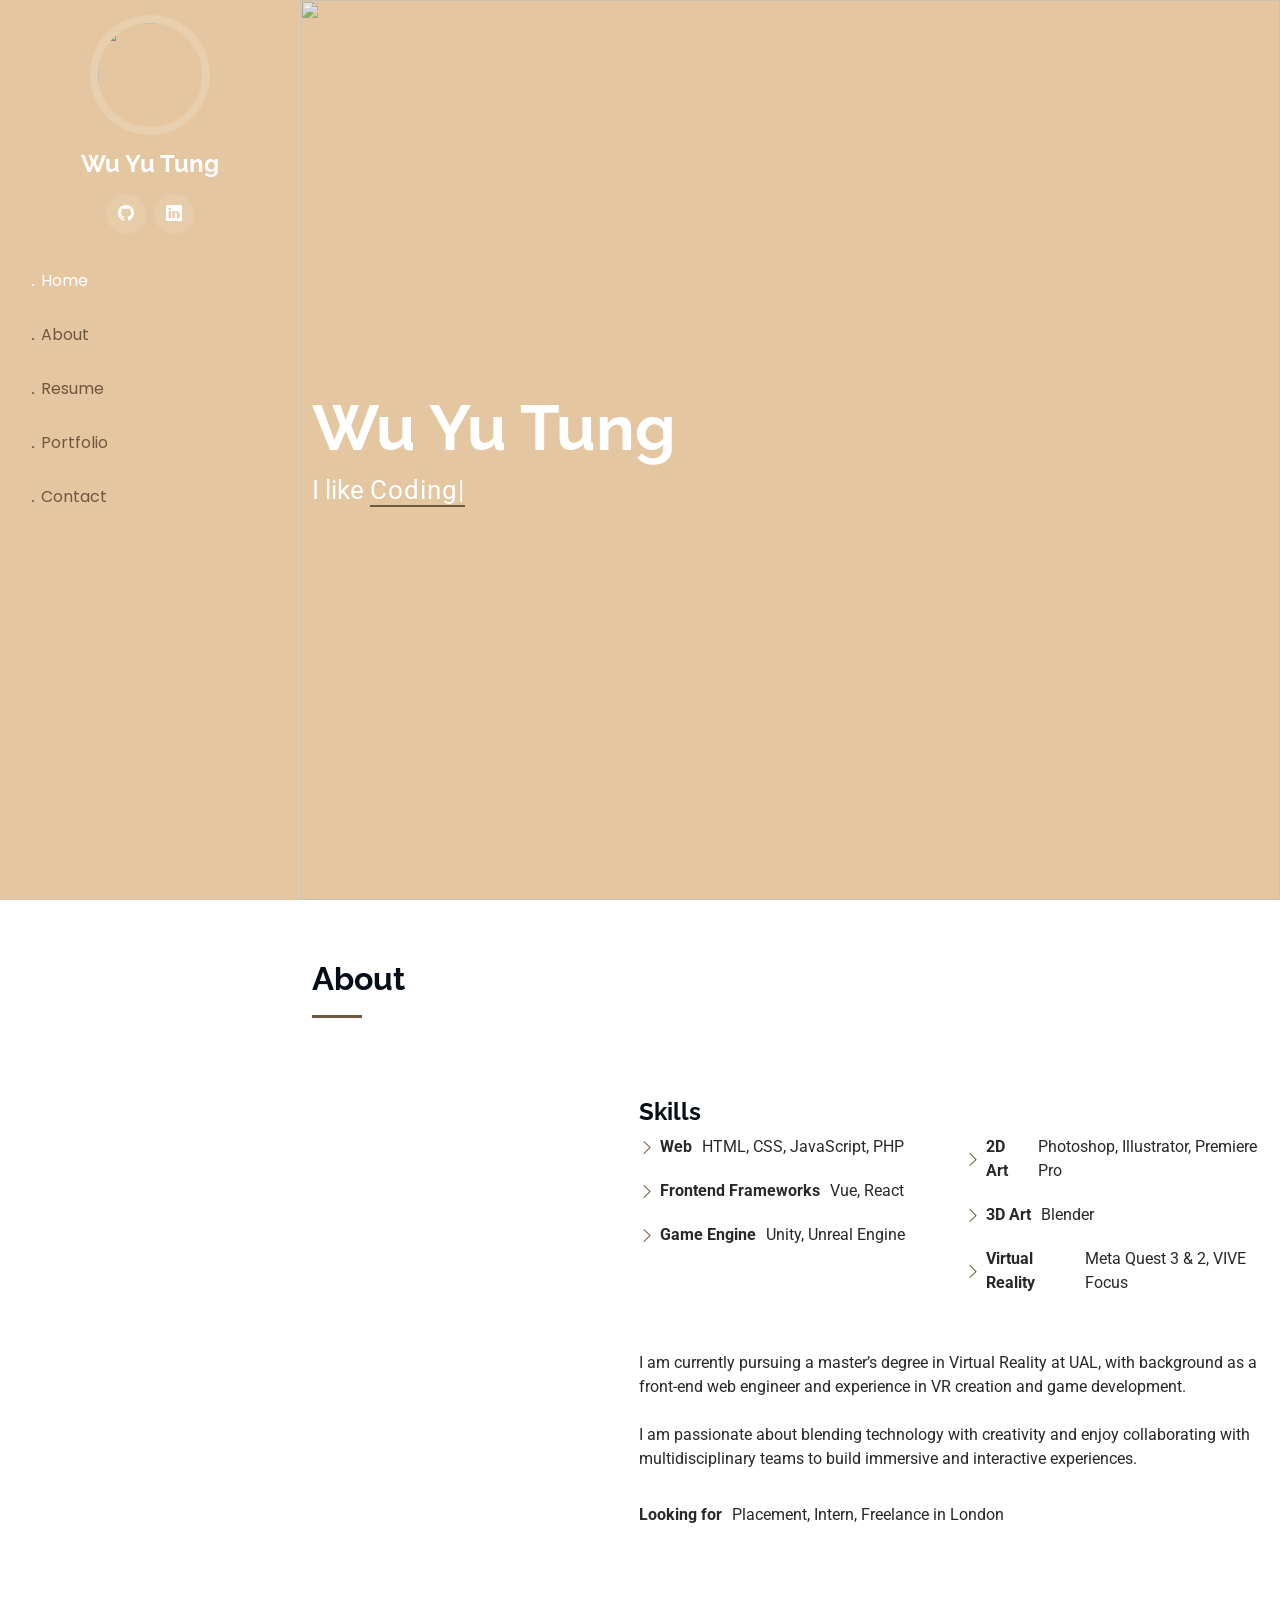
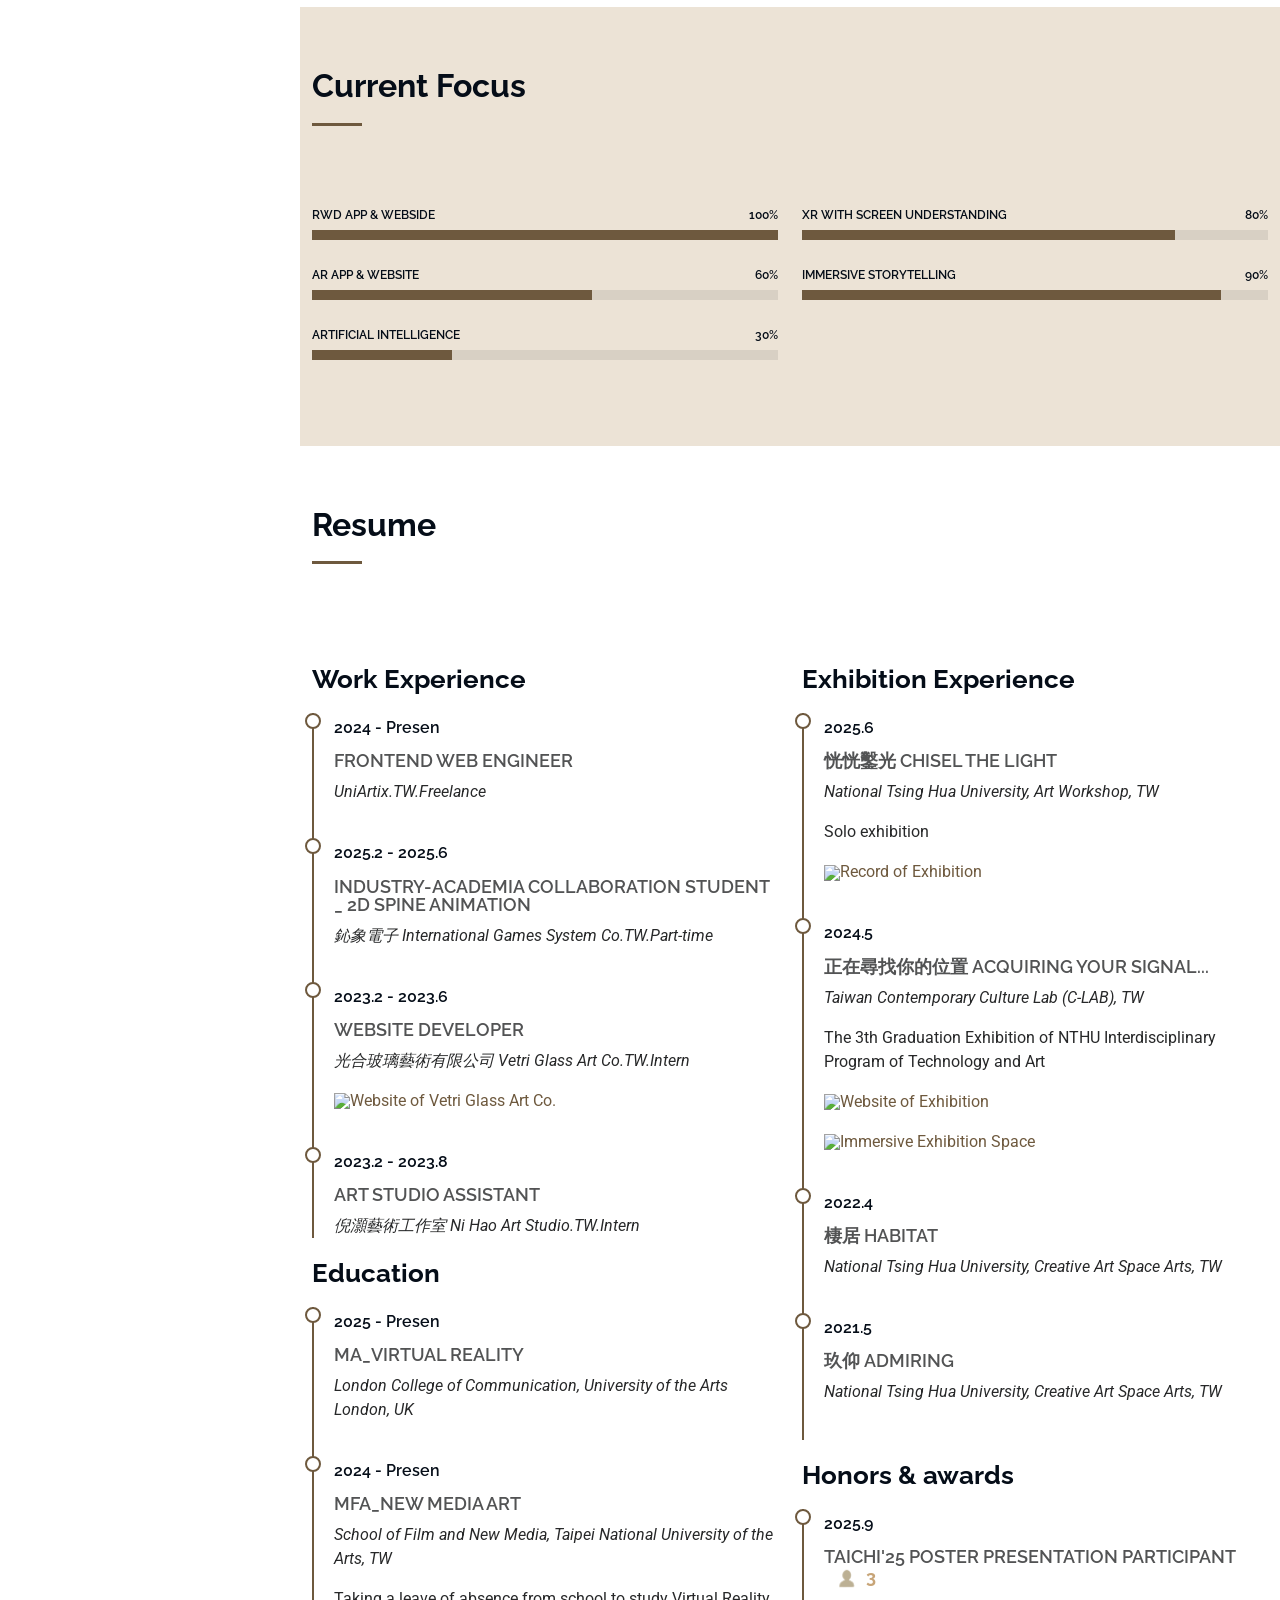
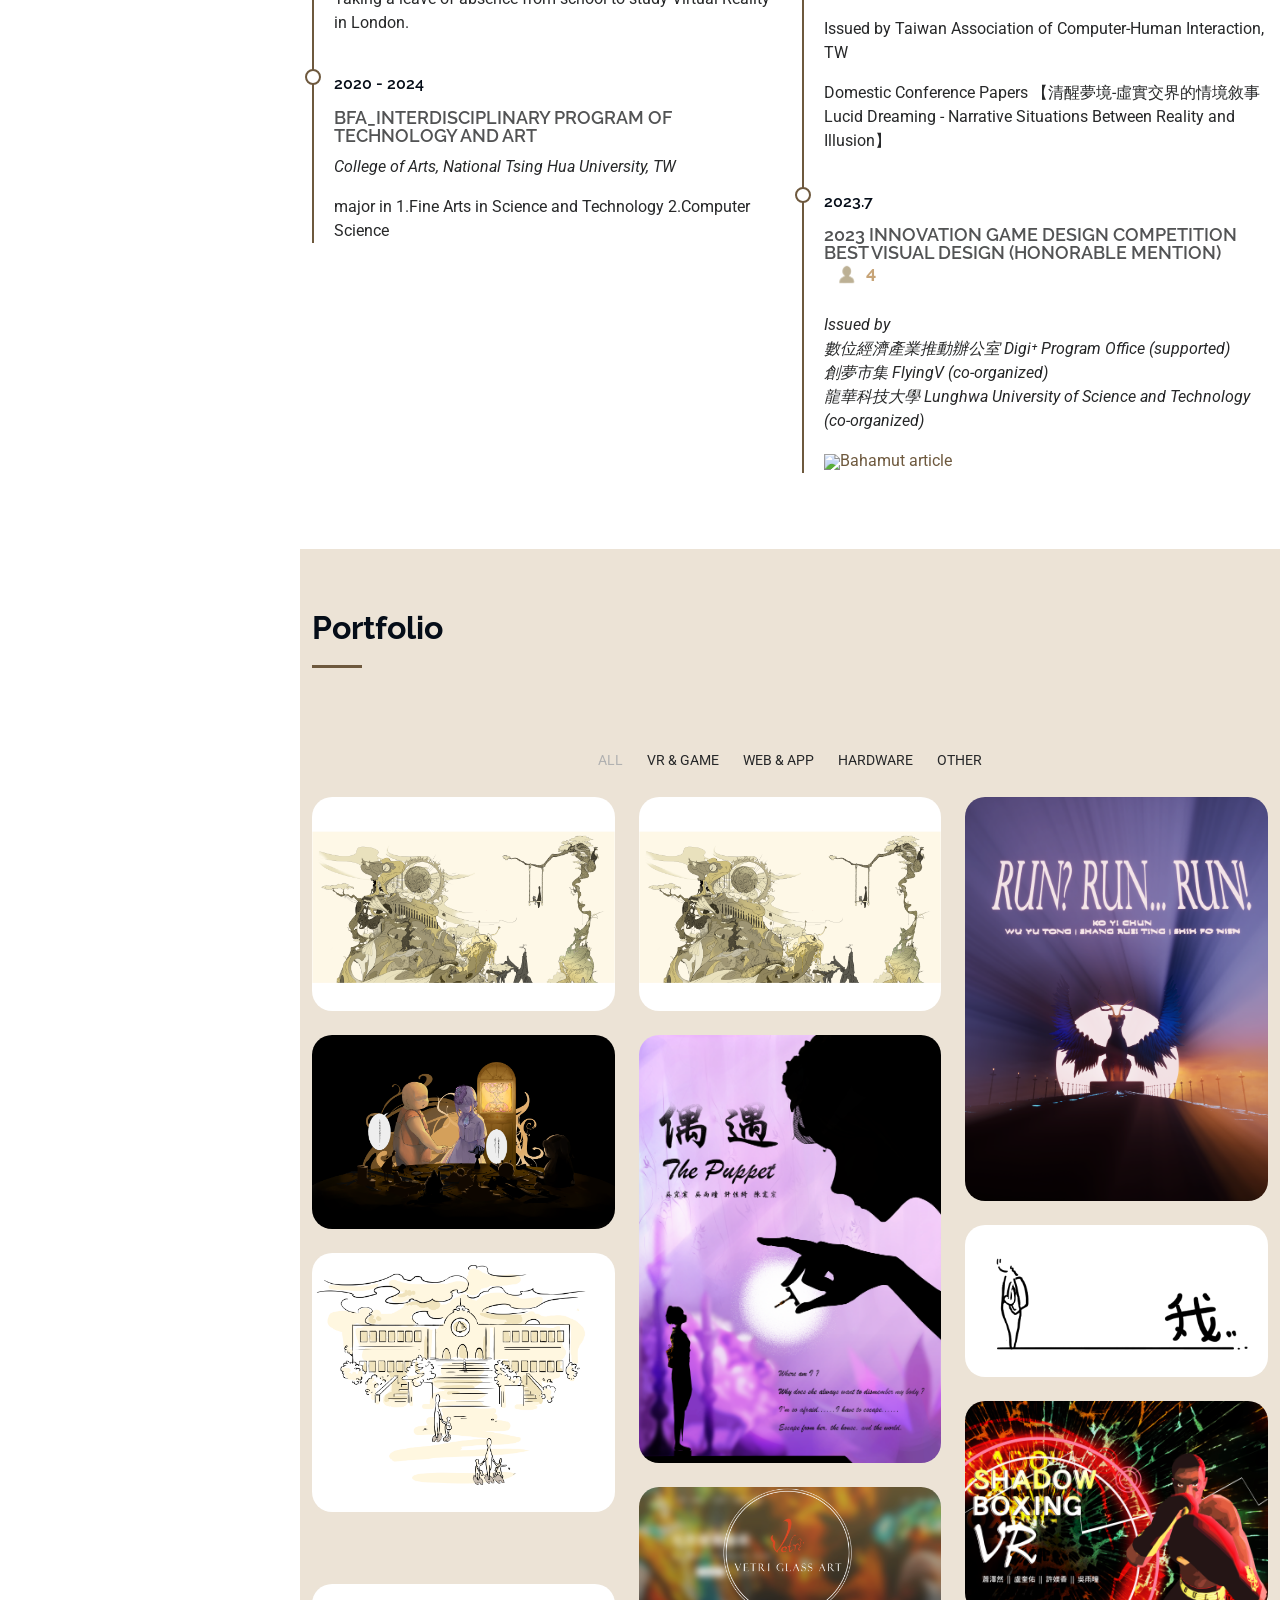
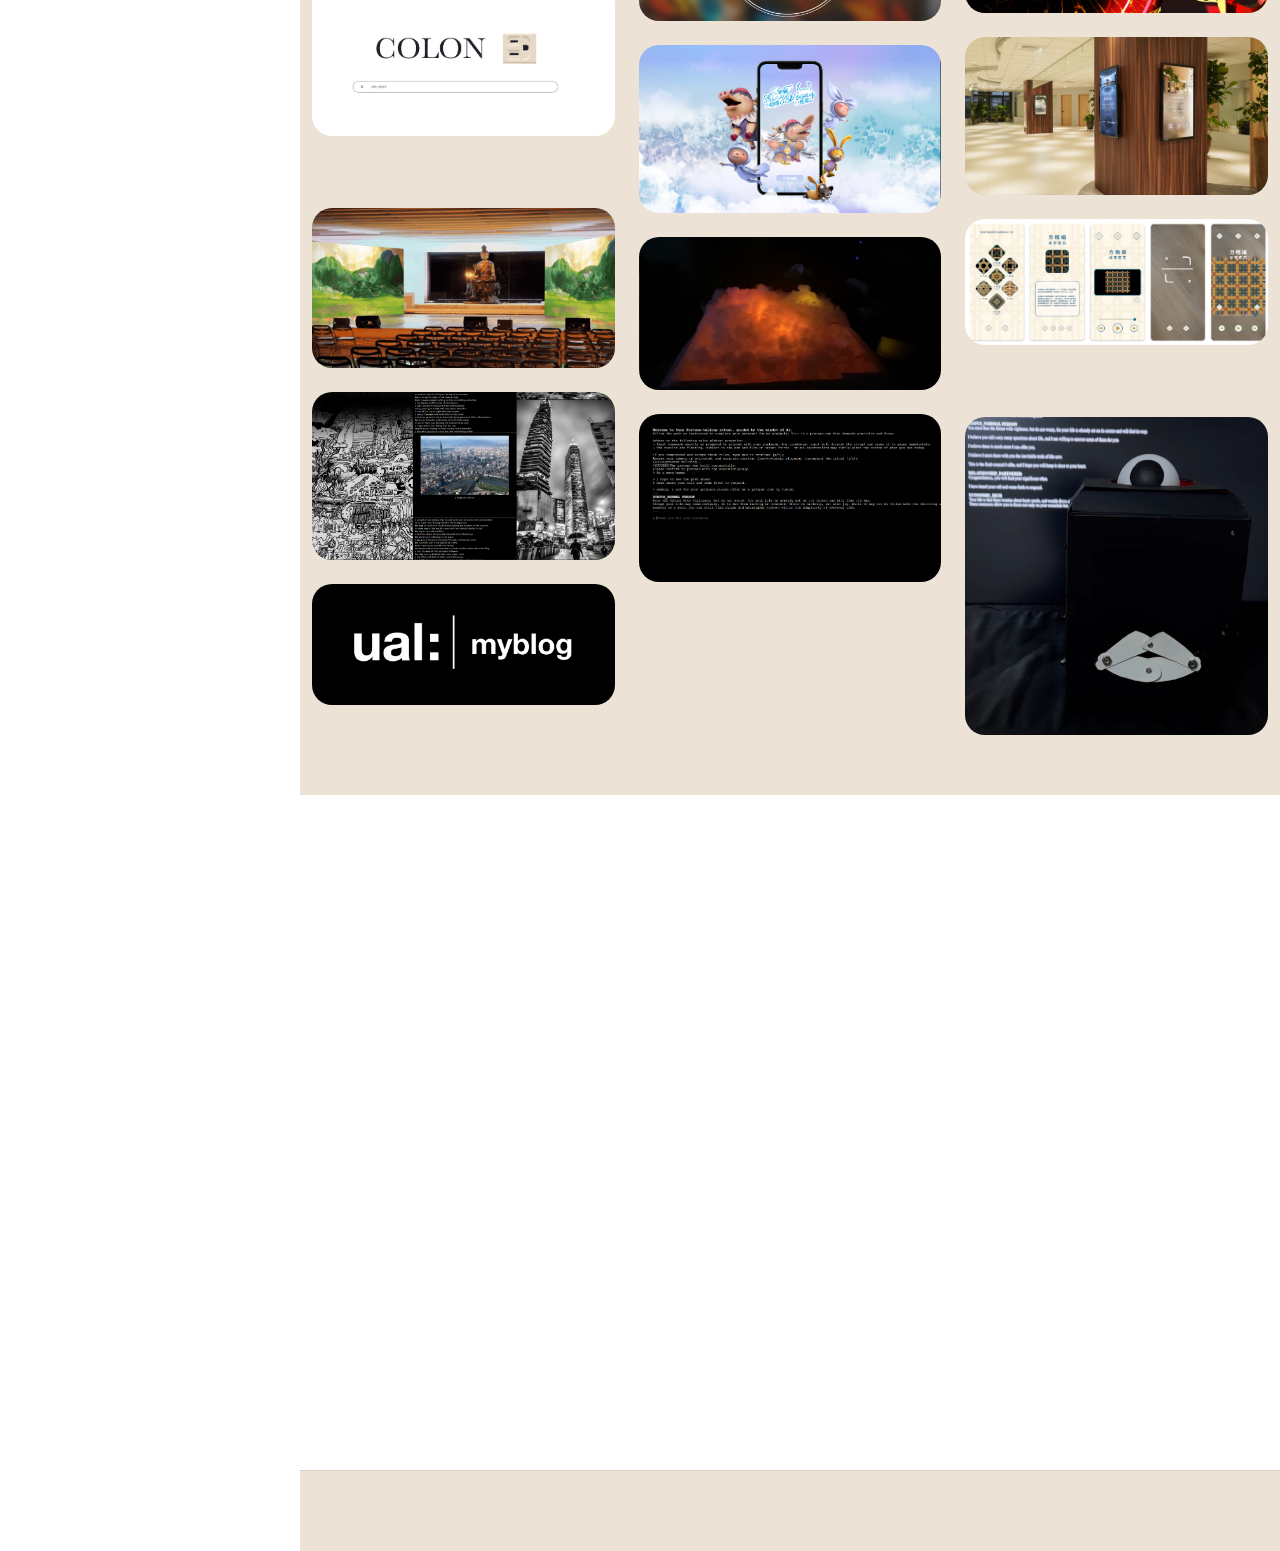
==== portfolio/index.html @ aaba8fa9 "change icon" ====
<!DOCTYPE html>
<html lang="en">

<head>
  <meta charset="utf-8">
  <meta content="width=device-width, initial-scale=1.0" name="viewport">
  <title>Tung Portfolio</title>
  <meta content="" name="description">
  <meta content="" name="keywords">

  <!-- Favicons -->
  <link rel="apple-touch-icon" sizes="180x180" href="../image/favicon_io/apple-touch-icon.png">
  <link rel="icon" type="image/png" sizes="32x32" href="../image/favicon_io/favicon-32x32.png">
  <link rel="icon" type="image/png" sizes="16x16" href="../image/favicon_io/favicon-16x16.png">

  <!-- Fonts -->
  <link href="https://fonts.googleapis.com" rel="preconnect">
  <link href="https://fonts.gstatic.com" rel="preconnect" crossorigin>
  <link href="https://fonts.googleapis.com/css2?family=Roboto:ital,wght@0,100;0,300;0,400;0,500;0,700;0,900;1,100;1,300;1,400;1,500;1,700;1,900&family=Poppins:ital,wght@0,100;0,200;0,300;0,400;0,500;0,600;0,700;0,800;0,900;1,100;1,200;1,300;1,400;1,500;1,600;1,700;1,800;1,900&family=Raleway:ital,wght@0,100;0,200;0,300;0,400;0,500;0,600;0,700;0,800;0,900;1,100;1,200;1,300;1,400;1,500;1,600;1,700;1,800;1,900&display=swap" rel="stylesheet">

  <!-- Vendor CSS Files -->
  <link href="assets/vendor/bootstrap/css/bootstrap.min.css" rel="stylesheet">
  <link href="assets/vendor/bootstrap-icons/bootstrap-icons.css" rel="stylesheet">
  <link href="assets/vendor/aos/aos.css" rel="stylesheet">
  <link href="assets/vendor/glightbox/css/glightbox.min.css" rel="stylesheet">
  <link href="assets/vendor/swiper/swiper-bundle.min.css" rel="stylesheet">

  <!-- Main CSS File -->
  <link href="assets/css/main.css" rel="stylesheet">

</head>

<body class="index-page">

  <header id="header" class="header dark-background d-flex flex-column">
    <i class="header-toggle d-xl-none bi bi-list"></i>

    <div class="profile-img">
      <img src="../image/head.gif" alt="" class="img-fluid rounded-circle">
    </div>

    <a href="index.html" class="logo d-flex align-items-center justify-content-center">
      <h1 class="sitename">Wu Yu Tung</h1>
    </a>

    <div class="social-links text-center">
      <a href="https://github.com/wty262690" class="github"><i class="bi bi-github"></i></a>
      <a href="https://www.linkedin.com/in/yu-tung-wu-395b0a2ba/" class="linkedin"><i class="bi bi-linkedin"></i></a>
    </div>

    <nav id="navmenu" class="navmenu">
      <ul>
        <li><a href="#hero" class="active">．Home</a></li>
        <li><a href="#about">．About</a></li>
        <li><a href="#resume">．Resume</a></li>
        <li><a href="#portfolio">．Portfolio</a></li>
        <li><a href="#contact">．Contact</a></li>
      </ul>
    </nav>

  </header>

  <main class="main">

    <!-- Hero Section -->
    <section id="hero" class="hero section dark-background">

      <img src="../image/png/cover-tree.png" alt="" data-aos="fade-in" class="">

      <div class="container" data-aos="fade-up" data-aos-delay="100">
        <h2>Wu Yu Tung</h2>
        <p>I like <span class="typed" data-typed-items="Coding, Painting, Writing">Coding</span><span class="typed-cursor typed-cursor--blink" aria-hidden="true"></span><span class="typed-cursor typed-cursor--blink" aria-hidden="true"></span></p>
      </div>

    </section><!-- /Hero Section -->

    <!-- About Section -->
    <section id="about" class="about section">

      <!-- Section Title -->
      <div class="container section-title" data-aos="fade-up">
        <h2>About</h2>
        <p></p>
      </div><!-- End Section Title -->

      <div class="container" data-aos="fade-up" data-aos-delay="100">

        <div class="row gy-4 justify-content-center">
          <div class="col-lg-4">
            <img src="../image/head.gif" class="img-fluid" alt="">              
          </div>
          <div class="col-lg-8 content">
           <h2>Skills</h2>
            <div class="row">
              <div class="col-lg-6">
                <ul>
                  <li><i class="bi bi-chevron-right"></i> <strong>Web</strong> <span>HTML, CSS, JavaScript, PHP</span></li>
                  <li><i class="bi bi-chevron-right"></i> <strong>Frontend Frameworks</strong> <span>Vue, React</span></li>
                  <li><i class="bi bi-chevron-right"></i> <strong>Game Engine</strong> <span>Unity, Unreal Engine</span></li>
                </ul>
              </div>
              <div class="col-lg-6">
                <ul>
                  <li><i class="bi bi-chevron-right"></i> <strong>2D Art</strong> <span>Photoshop, Illustrator, Premiere Pro</span></li>
                  <li><i class="bi bi-chevron-right"></i> <strong>3D Art</strong> <span>Blender</span></li>
                  <li><i class="bi bi-chevron-right"></i> <strong>Virtual Reality</strong> <span>Meta Quest 3 & 2, VIVE Focus</span></li>
                  <li><!---<i class="bi bi-chevron-right"></i> <strong>Freelance:</strong> <span>Available</span>---></li>
                </ul>
              </div>
            </div>
            <p class="py-3">
              I am currently pursuing a master’s degree in Virtual Reality at UAL, with background as a front-end web engineer and experience in VR creation and game development.<br><br>
              I am passionate about blending technology with creativity and enjoy collaborating with multidisciplinary teams to build immersive and interactive experiences.
            </p>
            <ul>
              <li><strong>Looking for</strong> <span>Placement, Intern, Freelance in London</span></li>
            </ul>

          </div>
        </div>

      </div>

    </section><!-- /About Section -->

    <!-- Skills Section -->
    <section id="skills" class="skills section light-background">

      <!-- Section Title -->
      <div class="container section-title" data-aos="fade-up">
        <h2>Current Focus</h2>
      </div><!-- End Section Title -->

      <div class="container" data-aos="fade-up" data-aos-delay="100">

        <div class="row skills-content skills-animation">

          <div class="col-lg-6">

            <div class="progress">
              <span class="skill"><span>RWD app & webside</span> <i class="val">100%</i></span>
              <div class="progress-bar-wrap">
                <div class="progress-bar" role="progressbar" aria-valuenow="100" aria-valuemin="0" aria-valuemax="100"></div>
              </div>
            </div><!-- End Skills Item -->

            <div class="progress">
              <span class="skill"><span>AR app & website</span> <i class="val">60%</i></span>
              <div class="progress-bar-wrap">
                <div class="progress-bar" role="progressbar" aria-valuenow="60" aria-valuemin="0" aria-valuemax="100"></div>
              </div>
            </div><!-- End Skills Item -->

            <div class="progress">
              <span class="skill"><span>Artificial Intelligence</span> <i class="val">30%</i></span>
              <div class="progress-bar-wrap">
                <div class="progress-bar" role="progressbar" aria-valuenow="30" aria-valuemin="0" aria-valuemax="100"></div>
              </div>
            </div><!-- End Skills Item -->

          </div>

          <div class="col-lg-6">

            <div class="progress">
              <span class="skill"><span>XR with Screen Understanding</span> <i class="val">80%</i></span>
              <div class="progress-bar-wrap">
                <div class="progress-bar" role="progressbar" aria-valuenow="80" aria-valuemin="0" aria-valuemax="100"></div>
              </div>
            </div><!-- End Skills Item -->

            <div class="progress">
              <span class="skill"><span>Immersive Storytelling</span> <i class="val">90%</i></span>
              <div class="progress-bar-wrap">
                <div class="progress-bar" role="progressbar" aria-valuenow="90" aria-valuemin="0" aria-valuemax="100"></div>
              </div>
            </div><!-- End Skills Item -->

          </div>

        </div>

      </div>

    </section><!-- /Skills Section -->

    <!-- Resume Section -->
    <section id="resume" class="resume section">

      <!-- Section Title -->
      <div class="container section-title" data-aos="fade-up">
        <h2>Resume</h2>
      </div><!-- End Section Title -->

      <div class="container">

        <div class="row">

          <div class="col-lg-6" data-aos="fade-up" data-aos-delay="100">
            <h3 class="resume-title">Work Experience</h3>

            <div class="resume-item">
              <h5>2024 - Presen</h5>
              <h4>Frontend Web Engineer</h4>
              <p><em>UniArtix.TW.Freelance</em></p>
            </div><!-- Edn Resume Item -->

            <div class="resume-item">
              <h5>2025.2 - 2025.6</h5>
              <h4>Industry-Academia Collaboration Student _ 2D Spine Animation</h4>
              <p><em>鈊象電子 International Games System Co.TW.Part-time</em></p>
            </div>
            <div class="resume-item">
              <h5>2023.2 - 2023.6</h5>
              <h4>Website Developer</h4>
              <p><em>光合玻璃藝術有限公司 Vetri Glass Art Co.TW.Intern</em></p>
              <p><a href="https://www.vetri.com.tw/" target="_blank"><img class="icons" src="../image/png/button-26.png">Website of Vetri Glass Art Co.</a></p>
            </div>
            <div class="resume-item pb-0">
              <h5>2023.2 - 2023.8</h5>
              <h4>Art Studio Assistant</h4>
              <p><em>倪灝藝術工作室 Ni Hao Art Studio.TW.Intern</em></p>
            </div>

            <h3 class="resume-title">Education</h3>
            <div class="resume-item">
              <h5>2025 - Presen</h5>
              <h4>MA_Virtual Reality</h4>
              <p><em>London College of Communication, University of the Arts London, UK</em></p>
            </div><!-- Edn Resume Item -->

            <div class="resume-item">
              <h5>2024 - Presen</h5>
              <h4>MFA_New Media Art</h4>
              <p><em>School of Film and New Media, Taipei National University of the Arts, TW</em></p>
              <p>Taking a leave of absence from school to study Virtual Reality in London.</p>
            </div><!-- Edn Resume Item -->

            <div class="resume-item">
              <h5>2020 - 2024</h5>
              <h4>BFA_Interdisciplinary Program of Technology and Art</h4>
              <p><em>College of Arts, National Tsing Hua University, TW</em></p>
              <p>major in 1.Fine Arts in Science and Technology 2.Computer Science</p>
            </div><!-- Edn Resume Item -->

          </div>

          <div class="col-lg-6" data-aos="fade-up" data-aos-delay="200">
            <h3 class="resume-title">Exhibition Experience</h3>
            <div class="resume-item">
              <h5>2025.6</h5>
              <h4>恍恍鑿光 Chisel the Light</h4>
              <p><em>National Tsing Hua University, Art Workshop, TW</em></p>
              <p>Solo exhibition</p>
              <p><a href="https://www.instagram.com/stories/highlights/18089464981626406/" target="_blank"><img class="icons" src="../image/png/button-24.png">Record of Exhibition</a></p>
            </div><!-- Edn Resume Item -->

            <div class="resume-item">
              <h5>2024.5</h5>
              <h4>正在尋找你的位置 Acquiring Your Signal...</h4>
              <p><em>Taiwan Contemporary Culture Lab (C-LAB), TW </em></p>
              <p>The 3th Graduation Exhibition of NTHU Interdisciplinary Program of Technology and Art</p>
              <p><a href="https://sis.hbs.mybluehost.me/acquiring_your_signal/home/" target="_blank"><img class="icons" src="../image/png/button-26.png">Website of Exhibition</a></p>
              <p><a href="https://ipta.nthu.edu.tw/acquiring_your_signal/360/" target="_blank"><img class="icons" src="../image/png/button-26.png">Immersive Exhibition Space</a></p>
              </ul>
            </div><!-- Edn Resume Item -->

            <div class="resume-item">
              <h5>2022.4</h5>
              <h4>棲居 Habitat</h4>
              <p><em>National Tsing Hua University, Creative Art Space Arts, TW</em></p>
            </div><!-- Edn Resume Item -->

            <div class="resume-item">
              <h5>2021.5</h5>
              <h4>玖仰 Admiring</h4>
              <p><em>National Tsing Hua University, Creative Art Space Arts, TW</em></p>
            </div><!-- Edn Resume Item -->

            <h3 class="resume-title">Honors & awards</h3>
            <div class="resume-item">
              <h5>2025.9</h5>
              <div>
                <h4>Taichi'25 Poster Presentation Participant 
                  <p class="persons" style="display: inline-block; line-height: -10px;"><img class="icons" style="margin-bottom: 0px;" src="../image/png/icon-person.png">3</p>
                </h4>
              </div>
              <p>Issued by Taiwan Association of Computer-Human Interaction, TW</p>
              <p>Domestic Conference Papers 【清醒夢境-虛實交界的情境敘事 Lucid Dreaming - Narrative Situations Between Reality and Illusion】</p>
            </div><!-- Edn Resume Item -->

            <div class="resume-item">
              <h5>2023.7</h5>
              <div>
                <h4>2023 Innovation Game Design Competition Best Visual Design (Honorable Mention)<p class="persons" style="display: inline-block;"><img class="icons" style="margin-bottom: 0px;" src="../image/png/icon-person.png">4</p></h4>              
              </div>
              <p><em>Issued by <br>數位經濟產業推動辦公室 Digi⁺ Program Office (supported)<br>創夢市集 FlyingV (co-organized)<br>龍華科技大學 Lunghwa University of Science and Technology (co-organized)</em></p>
              <p><a href="https://home.gamer.com.tw/artwork.php?sn=5640573" target="_blank"><img class="icons" src="../image/png/button-25.png">Bahamut article</a></p>
              
            </div><!-- Edn Resume Item -->

          </div>

        </div>

      </div>

    </section><!-- /Resume Section -->

    <!-- Portfolio Section -->
    <section id="portfolio" class="portfolio section light-background">

      <!-- Section Title -->
      <div class="container section-title" data-aos="fade-up">
        <h2>Portfolio</h2>
      </div><!-- End Section Title -->

      <div class="container">

        <div class="isotope-layout" data-default-filter="*" data-layout="masonry" data-sort="original-order">

          <ul class="portfolio-filters isotope-filters" data-aos="fade-up" data-aos-delay="100">
            <li data-filter="*" class="filter-active">All</li>
            <li data-filter=".filter-code">VR & Game</li>
            <li data-filter=".filter-web">Web & App</li>
            <li data-filter=".filter-hardware">Hardware</li>
            <li data-filter=".filter-other">Other</li>
          </ul><!-- End Portfolio Filters -->

          <div class="row gy-4 isotope-container" data-aos="fade-up" data-aos-delay="200">

            <div class="col-lg-4 col-md-6 portfolio-item isotope-item filter-other">
              <div class="portfolio-content h-100">
                <img src="../image/work/comic/cover.png" class="img-fluid" alt="">
                <div class="portfolio-info">
                  <div class = "portfolio-title-block">
                    <h4>Short Fiction</h4>
                  </div>
                  <p>Website for short fictions</p>
                  <div class="links">
                    <a href="../../../writing.html" title="Website" class="details-link" target="_blank"><i class="bi bi-link-45deg"></i></a>
                  </div>
                </div>
              </div>
            </div><!-- End Portfolio Item -->

            <div class="col-lg-4 col-md-6 portfolio-item isotope-item filter-other">
              <div class="portfolio-content h-100">
                <img src="../image/work/comic/cover.png" class="img-fluid" alt="">
                <div class="portfolio-info">
                  <div class = "portfolio-title-block">
                    <h4>Illustration</h4>
                  </div>
                  <p>Website for illustrations</p>
                  <div class="links">
                    <a href="/portfolio/illustration.html" title="Website" class="details-link"><i class="bi bi-link-45deg"></i></a>
                  </div>
                </div>
              </div>
            </div><!-- End Portfolio Item -->

            <div class="col-lg-4 col-md-6 portfolio-item isotope-item filter-code">
              <div class="portfolio-content h-100">
                <img src="../image/work/VR/run/cover3.png" class="img-fluid" alt="">
                <div class="portfolio-info">
                  <div class = "portfolio-title-block">
                    <h4>RUN?RUN...RUN!</h4>
                    <p class="persons"><img class="icons" src="../image/png/icon-person.png">4</p>
                  </div>
                  <p>6DOF Virtual Reality short film</p>
                  <div class="links">
                    <a href="/portfolio/portfolio-details.html?title=RUNRUNRUN" title="Detail Page" class="details-link"><i class="bi bi-zoom-in"></i></a>
                    <a href="https://ramvr2024.github.io/demo.html" title="More Details on Website" class="details-link" target="_blank"><i class="bi bi-link-45deg"></i></a>
                    <a href="https://drive.google.com/file/d/1DgsxeID1oy-Wv9WCZdqcGDeuve1E_iLs/view" title="Trailer" class="details-link" target="_blank"><i class="bi bi-camera-video"></i></a>
                    <a href="https://drive.google.com/file/d/1C0OonqnoqJiD2VCGfVmau_ypIfyI8eDN/view" title="Play Video" class="details-link" target="_blank"><i class="bi bi-camera-video"></i></a>
                  </div>
                </div>
              </div>
            </div><!-- End Portfolio Item -->

            <div class="col-lg-4 col-md-6 portfolio-item isotope-item filter-code">
              <div class="portfolio-content h-100">
                <img src="../image/work/VR/doll/cover.png" class="img-fluid" alt="">
                  <div class="portfolio-info">
                  <div class = "portfolio-title-block">
                    <h4>The Doll</h4>
                  </div>
                  <p>6DOF Virtual Reality short film</p>
                  <div class="links">
                    <a href="/portfolio/portfolio-details.html?title=THE_DOLL" title="Detail Page" class="details-link"><i class="bi bi-zoom-in"></i></a>
                    <a href="https://youtu.be/G_pzM0p4Hck" title="Play Video" class="details-link" target="_blank"><i class="bi bi-camera-video"></i></a>
                    <a href="https://drive.google.com/file/d/1DCOQO-jq034Z_FzpTMozKM-I-uU6gs5F/view?usp=sharing" title="Draft of Comic" class="details-link" target="_blank"><i class="bi bi-book-fill"></i></a>
                  </div>
                </div>
              </div>
            </div><!-- End Portfolio Item -->

            <div class="col-lg-4 col-md-6 portfolio-item isotope-item filter-code">
              <div class="portfolio-content h-100">
                <img src="../image/work/game/puppet/poster.png" class="img-fluid" alt="">
                <div class="portfolio-info">
                  <div class = "portfolio-title-block">
                    <h4>The Puppet</h4>
                    <p class="persons"><img class="icons" src="../image/png/icon-person.png">4</p>
                  </div>
                    <p>2D Action Puzzle Game</p>                  
                    <div class="links">
                    <a href="/portfolio/portfolio-details.html?title=THE_PUPPET" title="Detail Page" class="details-link"><i class="bi bi-zoom-in"></i></a>
                    <a href="https://youtu.be/KtKvpw3_Eaw" title="Trailer" class="details-link" target="_blank"><i class="bi bi-camera-video"></i></a>
                    <a href="https://youtu.be/dwnr-A4bEJw" title="Play Video" class="details-link" target="_blank"><i class="bi bi-camera-video"></i></a>
                    </div>
                </div>
              </div>
            </div><!-- End Portfolio Item -->

            <div class="col-lg-4 col-md-6 portfolio-item isotope-item filter-other">
              <div class="portfolio-content h-100">
                <img src="../image/work/comic/me1/cover.png" class="img-fluid" style="background-color: white;" alt="">
                <div class="portfolio-info">
                  <div class = "portfolio-title-block">
                    <h4>【ME】#1 Dear, Let This Be Just a Hobby</h4>
                  </div>
                  <p>Vertical comic, 32 pages</p>
                  <div class="links">
                    <a href="https://youtu.be/MDcvo3Y63ZM" title="Video" class="details-link" target="_blank"><i class="bi bi-camera-video"></i></a>
                  </div>
                </div>
              </div>
            </div><!-- End Portfolio Item -->

            <div class="col-lg-4 col-md-6 portfolio-item isotope-item filter-other">
              <div class="portfolio-content h-100">
                <img src="../image/work/comic/me2/cover.png" class="img-fluid" alt="">
                <div class="portfolio-info">
                  <div class = "portfolio-title-block">
                    <h4>【ME】#2 OUTSIDE THE WINDOW</h4>
                  </div>
                  <p>Vertical interactive comic, 22 pages</p>
                  <div class="links">
                    <a href="https://youtu.be/sACBsbbM3CI" title="Trailer" class="details-link" target="_blank"><i class="bi bi-camera-video"></i></a>
                    <a href="https://youtu.be/K3UH0omlYas" title="Play Video" class="details-link" target="_blank"><i class="bi bi-camera-video"></i></a>
                    <a href="https://github.com/wty262690/OusideTheWindow" title="Program" class="details-link" target="_blank"><i class="bi bi-link-45deg"></i></a>
                  </div>
                </div>
              </div>
            </div><!-- End Portfolio Item -->

            <div class="col-lg-4 col-md-6 portfolio-item isotope-item filter-code">
              <div class="portfolio-content h-100">
                <img src="../image/work/VR/shadow/poster.png" class="img-fluid" alt="">
                <div class="portfolio-info">
                  <div class = "portfolio-title-block">
                    <h4>Shadow Boxing VR</h4>
                    <p class="persons"><img class="icons" src="../image/png/icon-person.png">4</p>
                  </div>
                  <p>6DOF Virtual Reality product</p>
                  <div class="links">
                    <a href="/portfolio/portfolio-details.html?title=ShadowBoxingVR" title="Detail Page" class="details-link"><i class="bi bi-zoom-in"></i></a>
                    <a href="https://youtu.be/zD-d6OJpM4Q" title="Trailer" class="details-link" target="_blank"><i class="bi bi-camera-video"></i></a>
                    <a href="https://youtu.be/DwOdR4v9kDM" title="Instroction" class="details-link" target="_blank"><i class="bi bi-camera-video"></i></a>
                  </div>
                </div>
              </div>
            </div><!-- End Portfolio Item -->


            <div class="col-lg-4 col-md-6 portfolio-item isotope-item filter-web">
              <div class="portfolio-content h-100">
                <img src="../image/work/web/light/lightweb-cover.png" class="img-fluid" alt="">
                <div class="portfolio-info">
                  <div class = "portfolio-title-block">
                    <h4>Vetri Glass Art Co.</h4>
                    <p class="persons"><img class="icons" src="../image/png/icon-person.png">2</p>
                  </div>
                  <p>Website of Vetri Glass Art Co.</p>
                  <div class="links">
                    <a href="https://www.vetri.com.tw/" title="Website" class="details-link" target="_blank"><i class="bi bi-link-45deg"></i></a>
                  </div>
                </div>
              </div>
            </div><!-- End Portfolio Item -->

                        <div class="col-lg-4 col-md-6 portfolio-item isotope-item filter-web">
              <div class="portfolio-content h-100">
                <img src="../image/work/web/IPTA/cover.gif" class="img-fluid" alt="">
                <div class="portfolio-info">
                  <div class = "portfolio-title-block">
                    <h4>Acquiring Your Signal...</h4>
                  </div>
                  <p>Website of exhibition's psychological test</p>
                  <div class="links">
                    <a href="https://ipta.nthu.edu.tw/acquiring_your_signal/psychological_test/" title="Website" class="details-link" target="_blank"><i class="bi bi-link-45deg"></i></a>
                  </div>
                </div>
              </div>
            </div><!-- End Portfolio Item -->

            <div class="col-lg-4 col-md-6 portfolio-item isotope-item filter-web">
              <div class="portfolio-content h-100">
                <img src="../image/work/web/colon D/cover.png" class="img-fluid" alt="">
                <div class="portfolio-info">
                  <div class = "portfolio-title-block">
                    <h4>Colon D 點點滴工作室</h4>
                  </div>
                  <p>Website of Colon D</p>
                  <div class="links">
                    <a href="https://colond8888.github.io/" title="Website" class="details-link" target="_blank"><i class="bi bi-link-45deg"></i></a>
                  </div>
                </div>
              </div>
            </div><!-- End Portfolio Item -->

            <div class="col-lg-4 col-md-6 portfolio-item isotope-item filter-web">
              <div class="portfolio-content h-100">
                <img src="../image/work/web/airport/cover.png" class="img-fluid" alt="">
                <div class="portfolio-info">
                  <div class = "portfolio-title-block">
                    <h4>Taoyuan Smart Tourism Field Exhibition</h4>
                    <p class="persons"><img class="icons" src="../image/png/icon-person.png">2 UniArtix</p>
                  </div>
                  <p>Website for LED Touchscreen</p>
                  <div class="links">
                    <a href="https://www.fungs-design.com/work/680b2a845616e7439e90991d" title="Collaboration Company's Project Page" class="details-link" target="_blank"><i class="bi bi-link-45deg"></i></a>
                  </div>
                </div>
              </div>
            </div><!-- End Portfolio Item -->


            <div class="col-lg-4 col-md-6 portfolio-item isotope-item filter-web">
              <div class="portfolio-content h-100">
                <img src="../image/work/web/shiny&moony/cover.png" class="img-fluid" alt="">
                <div class="portfolio-info">
                  <div class = "portfolio-title-block">
                    <h4>Shiny & Moony</h4>
                    <p class="persons"><img class="icons" src="../image/png/icon-person.png">3 UniArtix</p>
                  </div>
                  <p>Website with AI Robot</p>
                  <div class="links">
                    <a href="https://www.fungs-design.com/work/68b4f422925cf9f6bea0125c" title="Collaboration Company's Project Page" class="details-link" target="_blank"><i class="bi bi-link-45deg"></i></a>
                  </div>
                </div>
              </div>
            </div><!-- End Portfolio Item -->

            <div class="col-lg-4 col-md-6 portfolio-item isotope-item filter-hardware">
              <div class="portfolio-content h-100">
                <img src="../image/work/maker/clock/cover.jpg" class="img-fluid" alt="">
                <div class="portfolio-info">
                  <div class = "portfolio-title-block">
                    <h4>Clock Cannot Turn Off</h4>
                    <p class="persons"><img class="icons" src="../image/png/icon-person.png">3</p>
                  </div>
                  <p>Interactive Art</p>
                  <div class="links">
                    <a href="https://youtu.be/LVj4KTghqwU&t" title="Video" class="details-link" target="_blank"><i class="bi bi-camera-video"></i></a>
                  </div>
                </div>
              </div>
            </div><!-- End Portfolio Item -->


                        <div class="col-lg-4 col-md-6 portfolio-item isotope-item filter-other">
              <div class="portfolio-content h-100">
                <img src="../image/work/web/FMontain/cover2.png" class="img-fluid" alt="">
                <div class="portfolio-info">
                  <div class = "portfolio-title-block">
                    <h4> Dharma Drum Mountain 20th</h4>
                    <p class="persons"><img class="icons" src="../image/png/icon-person.png">2 UniArtix</p>
                  </div>
                  <p>Unity for Projecting</p>
                  <div class="links">
                    <a href="https://www.fungs-design.com/work/690093897caa653ef68dcad4" title="Collaboration Company's Project Page" class="details-link" target="_blank"><i class="bi bi-link-45deg"></i></a>
                  </div>
                </div>
              </div>
            </div><!-- End Portfolio Item -->


            <div class="col-lg-4 col-md-6 portfolio-item isotope-item filter-web">
              <div class="portfolio-content h-100">
                <img src="../image/work/web/bamboo/cover3.png" class="img-fluid" alt="">
                <div class="portfolio-info">
                  <div class = "portfolio-title-block">
                    <h4>Learning Bamboo Weaving through AR</h4>
                    <p class="persons">UniArtix</p>
                  </div>
                  <p>AR APP</p>
                  <div class="links">
                    <a href="                    https://www.fungs-design.com/work/6881e561ae005b099aa83a94" title="Collaboration Company's Project Page" class="details-link" target="_blank"><i class="bi bi-link-45deg"></i></a>
                    <a href="https://apps.apple.com/gb/app/%E7%94%A8ar%E5%AD%B8%E7%BF%92%E7%AB%B9%E7%B7%A8/id6747096936" title="App Store" class="details-link" target="_blank"><i class="bi bi-link-45deg"></i></a>
                    <a href="https://play.google.com/store/apps/details?id=com.DefaultCompany.AR2" title="Google Play" class="details-link" target="_blank"><i class="bi bi-link-45deg"></i></a>
                  </div>
                </div>
              </div>
            </div><!-- End Portfolio Item -->




            <div class="col-lg-4 col-md-6 portfolio-item isotope-item filter-hardware">
              <div class="portfolio-content h-100">
                <img src="../image/work/maker/rain/cover.PNG" class="img-fluid" alt="">
                <div class="portfolio-info">
                  <div class = "portfolio-title-block">
                    <h4>DuSKY</h4>
                    <p class="persons"><img class="icons" src="../image/png/icon-person.png">3</p>
                  </div>
                  <p>Interactive Art</p>
                  <div class="links">
                    <a href="https://youtu.be/YjLcqkXyEVk" title="Video" class="details-link" target="_blank"><i class="bi bi-camera-video"></i></a>
                  </div>
                </div>
              </div>
            </div><!-- End Portfolio Item -->

            <div class="col-lg-4 col-md-6 portfolio-item isotope-item filter-hardware">
              <div class="portfolio-content h-100">
                <img src="../image/work/bio/EAP/cover.jpg" class="img-fluid" alt="">
                <div class="portfolio-info">
                  <div class = "portfolio-title-block">
                    <h4>EAP</h4>
                    <p class="persons"><img class="icons" src="../image/png/icon-person.png">2</p>
                  </div>
                  <p>Bionic Art</p>
                  <div class="links">
                    <a href="https://youtu.be/CtI--96ezPs" title="Demo Video" class="details-link" target="_blank"><i class="bi bi-camera-video"></i></a>
                    <a href="http://box2208.temp.domains/~doormade/eap-doorma-design-com/" title="Website" class="details-link" target="_blank"><i class="bi bi-link-45deg"></i></a>
                  </div>
                </div>
              </div>
            </div><!-- End Portfolio Item -->

            <div class="col-lg-4 col-md-6 portfolio-item isotope-item filter-web">
              <div class="portfolio-content h-100">
                <img src="../image/work/web/IM/cover.png" class="img-fluid" alt="">
                <div class="portfolio-info">
                  <div class = "portfolio-title-block">
                    <h4>Intelligence Interaction</h4>
                  </div>
                  <p>Three-Channel Video, Interactive Web Page</p>
                  <div class="links">
                    <a href="https://wty262690.github.io/AI/" title="Website" class="details-link" target="_blank"><i class="bi bi-link-45deg"></i></a>
                  </div>
                </div>
              </div>
            </div><!-- End Portfolio Item -->


           <div class="col-lg-4 col-md-6 portfolio-item isotope-item filter-web">
              <div class="portfolio-content h-100">
                <img src="../image/work/web/AIFortuneTelling1/cover.png" class="img-fluid" alt="">
                <div class="portfolio-info">
                  <div class = "portfolio-title-block">
                    <h4>AI Fortune Telling</h4>
                  </div>
                  <p>Interactive Web Page</p>
                  <div class="links">
                    <a href="https://wty262690.github.io/FortuneTelling/" title="Website" class="details-link" target="_blank"><i class="bi bi-link-45deg"></i></a>
                  </div>
                </div>
              </div>
            </div><!-- End Portfolio Item -->

           <div class="col-lg-4 col-md-6 portfolio-item isotope-item filter-web">
              <div class="portfolio-content h-100">
                <img src="../image/work/web/AIFortuneTelling2/cover.png" class="img-fluid" alt="">
                <div class="portfolio-info">
                  <div class = "portfolio-title-block">
                    <h4>AI Fortune Telling2</h4>
                  </div>
                  <p>Interactive Art, Interactive Web Page</p>
                  <div class="links">
                    <a href="https://youtu.be/R-jVdJHtAUk" title="Video" class="details-link" target="_blank"><i class="bi bi-camera-video"></i></a>
                  </div>
                </div>
              </div>
            </div><!-- End Portfolio Item -->

            <div class="col-lg-4 col-md-6 portfolio-item isotope-item filter-other">
              <div class="portfolio-content h-100">
                <img src="../image/work/ualmyblog.png" class="img-fluid" alt="">
                <div class="portfolio-info">
                  <div class = "portfolio-title-block">
                    <h4>UAL MY BLOG</h4>
                  </div>
                  <p>WebPage of studying in UAL</p>
                  <div class="links">
                    <a href="https://25002844.myblog.arts.ac.uk/" title="webside" class="details-link" target="_blank"><i class="bi bi-link-45deg"></i></a>
                  </div>
                </div>
              </div>
            </div><!-- End Portfolio Item -->

          </div><!-- End Portfolio Container -->

        </div>

      </div>

    </section><!-- /Portfolio Section -->

    <!-- Contact Section -->
    <section id="contact" style="min-height: 75Vh;" class="contact section">

      <!-- Section Title -->
      <div class="container section-title" data-aos="fade-up">
        <h2>Contact</h2>
      </div><!-- End Section Title -->

      <div class="container" data-aos="fade-up" data-aos-delay="0">

        <div class="row gy-4">

          <div class="col-lg-5">

            <div class="">
              <a href="mailto:wty262690@gmail.com">
              <div class="info-item d-flex" data-aos="fade-up" data-aos-delay="100">
                <i class="bi bi-envelope flex-shrink-0"></i>
                <div>
                  <h3>Email</h3>
                  <p>wty262690@gmail.com</p>
                </div>
              </div>
              </a>
              <!-- End Info Item -->
               <a href="mailto:uniartix@gmail.com">
              <div class="info-item d-flex" data-aos="fade-up" data-aos-delay="200">
                <i class="bi bi-envelope flex-shrink-0"></i>
                <div>
                  <h3>Email UniArtix</h3>
                  <p>uniartix@gmail.com</p>
                </div>
              </div>
              </a><!-- End Info Item -->
              <!-- End Info Item -->
            </div>
          </div>


        </div>

      </div>

    </section><!-- /Contact Section -->

  </main>

  <footer id="footer" class="footer position-relative light-background">

    <div class="container">
      <!---
      <div class="copyright text-center ">
        <p>© <span>Copyright</span> <strong class="px-1 sitename">iPortfolio</strong> <span>All Rights Reserved</span></p>
      </div>
      <div class="credits">
        Designed by <a href="https://bootstrapmade.com/">BootstrapMade</a> Distributed by <a href="https://themewagon.com">ThemeWagon</a>
      </div>--->
    </div>

  </footer>

  <!-- Scroll Top -->
  <a href="#" id="scroll-top" class="scroll-top d-flex align-items-center justify-content-center"><i class="bi bi-arrow-up-short"></i></a>

  <!-- Preloader -->
  <div id="preloader"></div>

  <!-- Vendor JS Files -->
  <script src="assets/vendor/bootstrap/js/bootstrap.bundle.min.js"></script>
  <script src="assets/vendor/php-email-form/validate.js"></script>
  <script src="assets/vendor/aos/aos.js"></script>
  <script src="assets/vendor/typed.js/typed.umd.js"></script>
  <script src="assets/vendor/purecounter/purecounter_vanilla.js"></script>
  <script src="assets/vendor/waypoints/noframework.waypoints.js"></script>
  <script src="assets/vendor/glightbox/js/glightbox.min.js"></script>
  <script src="assets/vendor/imagesloaded/imagesloaded.pkgd.min.js"></script>
  <script src="assets/vendor/isotope-layout/isotope.pkgd.min.js"></script>
  <script src="assets/vendor/swiper/swiper-bundle.min.js"></script>

  <!-- Main JS File -->
  <script src="assets/js/main.js"></script>

</body>

</html>
---- portfolio/assets/css/main.css ----
/**
* Template Name: iPortfolio
* Template URL: https://bootstrapmade.com/iportfolio-bootstrap-portfolio-websites-template/
* Updated: Jun 29 2024 with Bootstrap v5.3.3
* Author: BootstrapMade.com
* License: https://bootstrapmade.com/license/
*/

/*--------------------------------------------------------------
# Font & Color Variables
# Help: https://bootstrapmade.com/color-system/
--------------------------------------------------------------*/
/* Fonts */
:root {
  --default-font: "Roboto",  system-ui, -apple-system, "Segoe UI", Roboto, "Helvetica Neue", Arial, "Noto Sans", "Liberation Sans", sans-serif, "Apple Color Emoji", "Segoe UI Emoji", "Segoe UI Symbol", "Noto Color Emoji";
  --heading-font: "Raleway",  sans-serif;
  --nav-font: "Poppins",  sans-serif;
}

/* Global Colors - The following color variables are used throughout the website. Updating them here will change the color scheme of the entire website */
:root { 
  --background-color: #ffffff; /* Background color for the entire website, including individual sections */
  --default-color: #272829; /* Default color used for the majority of the text content across the entire website */
  --heading-color: #050d18; /* Color for headings, subheadings and title throughout the website */
  --accent-color: rgb(110, 89, 62); /* Accent color that represents your brand on the website. It's used for buttons, links, and other elements that need to stand out */
  --surface-color: #ffffff; /* The surface color is used as a background of boxed elements within sections, such as cards, icon boxes, or other elements that require a visual separation from the global background. */
  --contrast-color: #ffffff; /* Contrast color for text, ensuring readability against backgrounds of accent, heading, or default colors. */
}

/* Nav Menu Colors - The following color variables are used specifically for the navigation menu. They are separate from the global colors to allow for more customization options */
:root {
  --nav-color: rgb(110, 89, 62);  /* The default color of the main navmenu links */
  --nav-hover-color: #ffffff; /* Applied to main navmenu links when they are hovered over or active */
  --nav-mobile-background-color: #040b14; /* Used as the background color for mobile navigation menu */
  --nav-dropdown-background-color: #040b14; /* Used as the background color for dropdown items that appear when hovering over primary navigation items */
  --nav-dropdown-color: rgb(255, 255, 255); /* Used for navigation links of the dropdown items in the navigation menu. */
  --nav-dropdown-hover-color: #ffffff; /* Similar to --nav-hover-color, this color is applied to dropdown navigation links when they are hovered over. */
}
/* Color Presets - These classes override global colors when applied to any section or element, providing reuse of the sam color scheme. */


.light-background {
  --background-color: rgb(236, 227, 214);
  --surface-color: #ffffff;
}

.dark-background {
  --background-color: rgb(228, 198, 160);
  --default-color: #ffffff;
  --heading-color: #ffffff;
  --surface-color: rgb(228, 198, 160);
  --contrast-color: #ffffff;
}

/* Smooth scroll */
:root {
  scroll-behavior: smooth;
}

/*--------------------------------------------------------------
# General Styling & Shared Classes
--------------------------------------------------------------*/
body {
  color: var(--default-color);
  background-color: var(--background-color);
  font-family: var(--default-font);
}

a {
  color: var(--accent-color);
  text-decoration: none;
  transition: 0.3s;
}

a:hover {
  color: color-mix(in srgb, var(--accent-color), transparent 25%);
  text-decoration: none;
}

h1,
h2,
h3,
h4,
h5,
h6 {
  color: var(--heading-color);
  font-family: var(--heading-font);
}

.br{
  object-fit: contain; 
  width: 100%;
}

.icons{
  height: 27px;  
}
.persons{
  color: rgb(199, 164, 119);
  font-weight: bold;
}

/* PHP Email Form Messages
------------------------------*/
.php-email-form .error-message {
  display: none;
  background: #df1529;
  color: #ffffff;
  text-align: left;
  padding: 15px;
  margin-bottom: 24px;
  font-weight: 600;
}

.php-email-form .sent-message {
  display: none;
  color: #ffffff;
  background: #059652;
  text-align: center;
  padding: 15px;
  margin-bottom: 24px;
  font-weight: 600;
}

.php-email-form .loading {
  display: none;
  background: var(--surface-color);
  text-align: center;
  padding: 15px;
  margin-bottom: 24px;
}

.php-email-form .loading:before {
  content: "";
  display: inline-block;
  border-radius: 50%;
  width: 24px;
  height: 24px;
  margin: 0 10px -6px 0;
  border: 3px solid var(--accent-color);
  border-top-color: var(--surface-color);
  animation: php-email-form-loading 1s linear infinite;
}

@keyframes php-email-form-loading {
  0% {
    transform: rotate(0deg);
  }

  100% {
    transform: rotate(360deg);
  }
}

/*--------------------------------------------------------------
# Global Header
--------------------------------------------------------------*/
.header {
  color: var(--default-color);
  background-color: var(--background-color);
  position: fixed;
  top: 0;
  left: 0;
  bottom: 0;
  padding: 0 15px;
  width: 300px;
  transition: all ease-in-out 0.3s;
  overflow-y: auto;
  z-index: 997;
  border-right: 1px solid color-mix(in srgb, var(--default-color), transparent 90%);
}

.header .profile-img img {
  margin: 15px auto;
  display: block;
  width: 120px;
  height: 120px;
  object-fit: cover;
  object-position: 45%;
  border: 8px solid color-mix(in srgb, var(--default-color), transparent 85%);
}

.header .logo {
  line-height: 1;
  margin-bottom: 15px;
}

.header .logo img {
  max-height: 32px;
  margin-right: 8px;
}

.header .logo h1 {
  font-size: 24px;
  margin: 0;
  font-weight: 700;
  color: var(--heading-color);
}

.header .social-links {
  margin: 0 0 20px 0;
}

.header .social-links a {
  font-size: 16px;
  display: inline-flex;
  align-items: center;
  justify-content: center;
  background: color-mix(in srgb, var(--default-color), transparent 90%);
  color: var(--default-color);
  margin: 0 2px;
  border-radius: 50%;
  text-align: center;
  width: 40px;
  height: 40px;
  transition: 0.3s;
}

.header .social-links a:hover {
  color: var(--contrast-color);
  background: var(--accent-color);
}

@media (min-width: 1200px) {

  .header~main,
  .header~#footer {
    margin-left: 300px;
  }
}

@media (max-width: 1199px) {
  .header {
    left: -100%;
  }
}

.header.header-show {
  left: 0;
}

.header .header-toggle {
  color: var(--contrast-color);
  background-color: var(--accent-color);
  font-size: 22px;
  display: flex;
  align-items: center;
  justify-content: center;
  width: 40px;
  height: 40px;
  border-radius: 50%;
  cursor: pointer;
  position: fixed;
  top: 15px;
  right: 15px;
  z-index: 9999;
  transition: background-color 0.3s;
}

.header .header-toggle:hover {
  color: var(--contrast-color);
  background-color: color-mix(in srgb, var(--accent-color) 90%, white 15%);
}

/*--------------------------------------------------------------
# Navigation Menu
--------------------------------------------------------------*/
.mobile-nav-toggle {
  display: none;
}

.navmenu {
  padding: 0;
  z-index: 9997;
}

.navmenu ul {
  list-style: none;
  padding: 0 0 20px 0;
  margin: 0;
}

.navmenu a,
.navmenu a:focus {
  color: var(--nav-color);
  padding: 15px 10px;
  font-family: var(--nav-font);
  font-size: 16px;
  font-weight: 400;
  display: flex;
  align-items: center;
  white-space: nowrap;
  transition: 0.3s;
  width: 100%;
}

.navmenu a .navicon,
.navmenu a:focus .navicon {
  font-size: 20px;
  margin-right: 10px;
}

.navmenu a .toggle-dropdown,
.navmenu a:focus .toggle-dropdown {
  font-size: 12px;
  line-height: 0;
  margin-left: auto;
  width: 30px;
  height: 30px;
  display: flex;
  align-items: center;
  justify-content: center;
  border-radius: 50%;
  transition: 0.3s;
  flex-shrink: 0;
  background-color: color-mix(in srgb, var(--accent-color), transparent 90%);
}

.navmenu a .toggle-dropdown:hover,
.navmenu a:focus .toggle-dropdown:hover {
  background-color: var(--accent-color);
  color: var(--contrast-color);
}

.navmenu a:hover,
.navmenu .active,
.navmenu .active:focus {
  color: var(--nav-hover-color);
}

.navmenu a:hover .navicon,
.navmenu .active .navicon,
.navmenu .active:focus .navicon {
  color: white;
}

.navmenu .active .toggle-dropdown,
.navmenu .active:focus .toggle-dropdown {
  background-color: var(--accent-color);
  color: var(--contrast-color);
  transform: rotate(180deg);
}

.navmenu .dropdown {
  display: block;
}

.navmenu .dropdown a,
.navmenu .dropdown a:focus {
  color: --nav-dropdown-color;
}

.navmenu .dropdown a:hover,
.navmenu .dropdown .active,
.navmenu .dropdown .active:focus {
  color: var(--nav-dropdown-hover-color);
}

.navmenu .dropdown ul {
  position: static;
  display: none;
  z-index: 99;
  padding: 5px 10px;
  margin: 5px 10px;
  background-color: var(--nav-dropdown-background-color);
  border: 1px solid color-mix(in srgb, var(--default-color), transparent 90%);
  box-shadow: none;
  transition: all 0.5s ease-in-out;
}

.navmenu .dropdown ul ul {
  background-color: rgba(33, 37, 41, 0.1);
}

.navmenu .dropdown>.dropdown-active {
  display: block;
  background-color: rgba(33, 37, 41, 0.03);
}

/*--------------------------------------------------------------
# Global Footer
--------------------------------------------------------------*/
.footer {
  color: var(--default-color);
  background-color: var(--background-color);
  font-size: 14px;
  padding: 40px 0;
  position: relative;
  border-top: 1px solid color-mix(in srgb, var(--default-color), transparent 90%);
}

.footer .copyright p {
  margin-bottom: 0;
}

.footer .credits {
  margin-top: 4px;
  font-size: 13px;
  text-align: center;
}

/*--------------------------------------------------------------
# Preloader
--------------------------------------------------------------*/
#preloader {
  position: fixed;
  inset: 0;
  z-index: 999999;
  overflow: hidden;
  background: var(--background-color);
  transition: all 0.6s ease-out;
}

#preloader:before {
  content: "";
  position: fixed;
  top: calc(50% - 30px);
  left: calc(50% - 30px);
  border: 6px solid #ffffff;
  border-color: var(--accent-color) transparent var(--accent-color) transparent;
  border-radius: 50%;
  width: 60px;
  height: 60px;
  animation: animate-preloader 1.5s linear infinite;
}

@keyframes animate-preloader {
  0% {
    transform: rotate(0deg);
  }

  100% {
    transform: rotate(360deg);
  }
}

/*--------------------------------------------------------------
# Scroll Top Button
--------------------------------------------------------------*/
.scroll-top {
  position: fixed;
  visibility: hidden;
  opacity: 0;
  right: 15px;
  bottom: -15px;
  z-index: 99999;
  background-color: var(--accent-color);
  width: 44px;
  height: 44px;
  border-radius: 50px;
  transition: all 0.4s;
}

.scroll-top i {
  font-size: 24px;
  color: var(--contrast-color);
  line-height: 0;
}

.scroll-top:hover {
  background-color: color-mix(in srgb, var(--accent-color), transparent 20%);
  color: var(--contrast-color);
}

.scroll-top.active {
  visibility: visible;
  opacity: 1;
  bottom: 15px;
}

/*--------------------------------------------------------------
# Disable aos animation delay on mobile devices
--------------------------------------------------------------*/
@media screen and (max-width: 768px) {
  [data-aos-delay] {
    transition-delay: 0 !important;
  }
}

/*--------------------------------------------------------------
# Global Page Titles & Breadcrumbs
--------------------------------------------------------------*/
.page-title {
  color: var(--default-color);
  background-color: var(--background-color);
  padding: 25px 0;
  position: relative;
}

.page-title h1 {
  font-size: 24px;
  font-weight: 700;
}

.page-title .breadcrumbs ol {
  display: flex;
  flex-wrap: wrap;
  list-style: none;
  padding: 0;
  margin: 0;
  font-size: 14px;
  font-weight: 400;
}

.page-title .breadcrumbs ol li+li {
  padding-left: 10px;
}

.page-title .breadcrumbs ol li+li::before {
  content: "/";
  display: inline-block;
  padding-right: 10px;
  color: color-mix(in srgb, var(--default-color), transparent 70%);
}

/*--------------------------------------------------------------
# Global Sections
--------------------------------------------------------------*/
section,
.section {
  color: var(--default-color);
  background-color: var(--background-color);
  padding: 60px 0;
  overflow: clip;
}

/*--------------------------------------------------------------
# Global Section Titles
--------------------------------------------------------------*/
.section-title {
  padding-bottom: 60px;
  position: relative;
}

.section-title h2 {
  font-size: 32px;
  font-weight: 700;
  margin-bottom: 20px;
  padding-bottom: 20px;
  position: relative;
}

.section-title h2:after {
  content: "";
  position: absolute;
  display: block;
  width: 50px;
  height: 3px;
  background: var(--accent-color);
  left: 0;
  bottom: 0;
}

.section-title p {
  margin-bottom: 0;
}

/*--------------------------------------------------------------
# Hero Section
--------------------------------------------------------------*/
.hero {
  width: 100%;
  min-height: 100vh;
  position: relative;
  padding: 80px 0;
  display: flex;
  align-items: center;
  justify-content: center;
}

.hero img {
  position: absolute;
  inset: 0;
  display: block;
  width: 100%;
  height: 100%;
  object-fit: cover;
  object-position: right;
  z-index: 1;
}

.hero:before {
  content: "";
  background: color-mix(in srgb, var(--background-color), transparent 70%);
  position: absolute;
  inset: 0;
  z-index: 2;
}

.hero .container {
  position: relative;
  z-index: 3;
}

.hero h2 {
  margin: 0;
  font-size: 64px;
  font-weight: 700;
}

.hero p {
  margin: 5px 0 0 0;
  font-size: 26px;
}

.hero p span {
  letter-spacing: 1px;
  border-bottom: 2px solid var(--accent-color);
}

.hero .social-links {
  margin-top: 25px;
}

.hero .social-links a {
  font-size: 24px;
  display: inline-block;
  color: color-mix(in srgb, var(--default-color), transparent 50%);
  line-height: 1;
  margin-right: 20px;
  transition: 0.3s;
}

.hero .social-links a:hover {
  color: var(--accent-color);
}

@media (max-width: 768px) {
  .hero h2 {
    font-size: 32px;
  }

  .hero p {
    font-size: 20px;
  }
}

/*--------------------------------------------------------------
# About Section
--------------------------------------------------------------*/
.about .content h2 {
  font-weight: 700;
  font-size: 24px;
}

.about .content ul {
  list-style: none;
  padding: 0;
}

.about .content ul li {
  margin-bottom: 20px;
  display: flex;
  align-items: center;
}

.about .content ul strong {
  margin-right: 10px;
}

.about .content ul i {
  font-size: 16px;
  margin-right: 5px;
  color: var(--accent-color);
  line-height: 0;
}

/*--------------------------------------------------------------
# Stats Section
--------------------------------------------------------------*/
.stats .stats-item {
  padding: 30px;
  width: 100%;
}

.stats .stats-item i {
  color: var(--accent-color);
  display: block;
  font-size: 44px;
  float: left;
  line-height: 0;
}

.stats .stats-item .purecounter {
  color: var(--heading-color);
  font-size: 48px;
  line-height: 40px;
  display: block;
  font-weight: 700;
  margin-left: 60px;
}

.stats .stats-item p {
  color: color-mix(in srgb, var(--default-color), transparent 40%);
  padding: 15px 0 0 0;
  margin: 0 0 0 60px;
  font-family: var(--heading-font);
  font-size: 14px;
}

/*--------------------------------------------------------------
# Skills Section
--------------------------------------------------------------*/
.skills .progress {
  height: 60px;
  display: block;
  background: none;
  border-radius: 0;
}

.skills .progress .skill {
  color: var(--heading-color);
  padding: 0;
  margin: 0 0 6px 0;
  text-transform: uppercase;
  display: block;
  font-weight: 600;
  font-family: var(--heading-font);
}

.skills .progress .skill .val {
  float: right;
  font-style: normal;
}

.skills .progress-bar-wrap {
  background: color-mix(in srgb, var(--default-color), transparent 90%);
  height: 10px;
}

.skills .progress-bar {
  width: 1px;
  height: 10px;
  transition: 0.9s;
  background-color: var(--accent-color);
}

/*--------------------------------------------------------------
# Resume Section
--------------------------------------------------------------*/
.resume .resume-title {
  color: var(--heading-color);
  font-size: 26px;
  font-weight: 700;
  margin-top: 20px;
  margin-bottom: 20px;
}

.resume .resume-item {
  padding: 0 0 20px 20px;
  margin-top: -2px;
  border-left: 2px solid var(--accent-color);
  position: relative;
}
.resume .resume-item p:nth-child(2){
  margin-bottom:0px;
}
.resume .resume-item h4 {
  line-height: 18px;
  font-size: 18px;
  font-weight: 600;
  text-transform: uppercase;
  color: color-mix(in srgb, var(--default-color), transparent 20%);
  margin-bottom: 10px;
}

.resume .resume-item h5 {
  font-size: 16px;
  padding: 5px 0px;
  display: inline-block;
  font-weight: 600;
  margin-bottom: 10px;
}

.resume .resume-item ul {
  padding-left: 20px;
}

.resume .resume-item ul li {
  padding-bottom: 10px;
}

.resume .resume-item:last-child {
  padding-bottom: 0;
}

.resume .resume-item::before {
  content: "";
  position: absolute;
  width: 16px;
  height: 16px;
  border-radius: 50px;
  left: -9px;
  top: 0;
  background: var(--background-color);
  border: 2px solid var(--accent-color);
}

/*--------------------------------------------------------------
# Portfolio Section
--------------------------------------------------------------*/
.bi-link-45deg::before, .bi-zoom-in::before, .bi-camera-video::before, .bi-book-fill::before{
    font-size: 40px;
    display: inline-block;
    background-size: auto 90%;
    background-position: center;
    background-repeat: no-repeat;
    color: rgba(0, 0, 0, 0);
}
.bi-link-45deg::before{
  background-image: url("../../../image/png/button-26_white.png");
}
.bi-zoom-in::before{
  background-image: url("../../../image/png/button-23_white.png");
}
.bi-camera-video::before{
  background-image: url("../../../image/png/button-24_white.png");
}
.bi-book-fill::before{
  background-image: url("../../../image/png/button-25_white.png");
}

.portfolio-info .links{
    display: flex;
    position: absolute;
    top: calc(50% - 14px);
    width: 100%;
    left: 0px;
    justify-content: center;
    align-items: center;
    text-align: center;
    vertical-align: middle;
}

.portfolio .portfolio-filters {
  padding: 0;
  margin: 0 auto 20px auto;
  list-style: none;
  text-align: center;
}

.portfolio .portfolio-filters li {
  cursor: pointer;
  display: inline-block;
  padding: 0;
  font-size: 14px;
  font-weight: 400;
  margin: 0 10px;
  line-height: 1;
  text-transform: uppercase;
  margin-bottom: 10px;
  transition: all 0.3s ease-in-out;
}

.portfolio .portfolio-filters li:hover,
.portfolio .portfolio-filters li.filter-active {
  color: rgb(177, 177, 177);
}

.portfolio .portfolio-filters li:first-child {
  margin-left: 0;
}

.portfolio .portfolio-filters li:last-child {
  margin-right: 0;
}

@media (max-width: 575px) {
  .portfolio .portfolio-filters li {
    font-size: 14px;
    margin: 0 5px;
  }
}

.portfolio .portfolio-content {
  border-radius: 20px;
  position: relative;
  overflow: hidden;
}

.portfolio .portfolio-content img {
  transition: 0.3s;
}

.portfolio .portfolio-content .portfolio-info {
  opacity: 0;
  position: absolute;
  inset: 0;
  z-index: 3;
  transition: all ease-in-out 0.3s;
  background: rgba(0, 0, 0, 0.6);
}
.portfolio-title-block, .portfolio-detail-block{
  width: 100%;
  padding: 15px;
  font-weight: 400;
  justify-content: space-between;    
  align-items: center;  
  vertical-align: middle;
  display: flex;
  background-color: var(--accent-color);
}
.portfolio-detail-block{
  background-color: white;
  padding: 15px 0px;
}

.portfolio .portfolio-content .portfolio-info .persons{
  position: relative;
  bottom: 0px;
  font-size: 14px;
  margin-bottom: 0rem;
  width: 20%;
}
.persons img{
  height: 25px;
  margin-bottom: 4px;
  margin-right: -5px;
}
.portfolio .portfolio-content .portfolio-info .persons img{
  height: 18px;
  margin-bottom: 4px;
}
.portfolio .portfolio-content .portfolio-info h4 {
  position: relative;
  font-size: 14px;
  color: #ffffff;
  display: inline-block;
  margin-bottom: 0px;
  width: 100%;
  background-color: var(--accent-color);
}

.portfolio .portfolio-content .portfolio-info p {
  position: absolute;
  bottom: 10px;
  text-align: center;
  display: inline-block;
  left: 0;
  right: 0;
  font-size: 16px;
  font-weight: 600;
  color: rgba(255, 255, 255, 0.8);
}

.portfolio .portfolio-content .portfolio-info .preview-link,
.portfolio .portfolio-content .portfolio-info .details-link {
  /*position: absolute;*/
  left: calc(50% - 40px);
  font-size: 26px;
  top: calc(50% - 14px);
  color: #fff;
  transition: 0.3s;
  line-height: 1.2;
}

.portfolio .portfolio-content .portfolio-info .preview-link:hover,
.portfolio .portfolio-content .portfolio-info .details-link:hover {
  color: var(--accent-color);
}

.portfolio .portfolio-content .portfolio-info .details-link {
  left: 50%;
  font-size: 34px;
  line-height: 0;
}

.portfolio .portfolio-content:hover .portfolio-info {
  opacity: 1;
}

.portfolio .portfolio-content:hover img {
  transform: scale(1.1);
}

/*--------------------------------------------------------------
# Services Section
--------------------------------------------------------------*/
.services .service-item {
  position: relative;
}

.services .service-item .icon {
  background: var(--accent-color);
  display: flex;
  align-items: center;
  justify-content: center;
  width: 54px;
  height: 54px;
  border-radius: 50%;
  transition: 0.5s;
  border: 1px solid var(--accent-color);
  margin-right: 20px;
}

.services .service-item .icon i {
  color: var(--contrast-color);
  font-size: 24px;
  line-height: 0;
}

.services .service-item:hover .icon {
  background: var(--surface-color);
}

.services .service-item:hover .icon i {
  color: var(--accent-color);
}

.services .service-item .title {
  font-weight: 700;
  margin-bottom: 15px;
  font-size: 18px;
}

.services .service-item .title a {
  color: var(--heading-color);
}

.services .service-item .title a:hover {
  color: var(--accent-color);
}

.services .service-item .description {
  line-height: 24px;
  font-size: 14px;
}

/*--------------------------------------------------------------
# Testimonials Section
--------------------------------------------------------------*/
.testimonials .testimonials-carousel,
.testimonials .testimonials-slider {
  overflow: hidden;
}

.testimonials .testimonial-item {
  box-sizing: content-box;
  text-align: center;
  min-height: 320px;
}

.testimonials .testimonial-item .testimonial-img {
  width: 90px;
  border-radius: 50%;
  margin: 0 auto;
}

.testimonials .testimonial-item h3 {
  font-size: 18px;
  font-weight: bold;
  margin: 10px 0 5px 0;
}

.testimonials .testimonial-item h4 {
  font-size: 14px;
  color: color-mix(in srgb, var(--default-color), transparent 20%);
  margin: 0;
}

.testimonials .testimonial-item .quote-icon-left,
.testimonials .testimonial-item .quote-icon-right {
  color: color-mix(in srgb, var(--accent-color), transparent 40%);
  font-size: 26px;
  line-height: 0;
}

.testimonials .testimonial-item .quote-icon-left {
  display: inline-block;
  left: -5px;
  position: relative;
}

.testimonials .testimonial-item .quote-icon-right {
  display: inline-block;
  right: -5px;
  position: relative;
  top: 10px;
  transform: scale(-1, -1);
}

.testimonials .testimonial-item p {
  font-style: italic;
  margin: 0 15px 15px 15px;
  padding: 20px;
  background-color: var(--surface-color);
  position: relative;
  margin-bottom: 35px;
  border-radius: 6px;
  box-shadow: 0px 2px 15px rgba(0, 0, 0, 0.1);
}

.testimonials .testimonial-item p::after {
  content: "";
  width: 0;
  height: 0;
  border-top: 20px solid var(--surface-color);
  border-right: 20px solid transparent;
  border-left: 20px solid transparent;
  position: absolute;
  bottom: -20px;
  left: calc(50% - 20px);
}

.testimonials .swiper-wrapper {
  height: auto;
}

.testimonials .swiper-pagination {
  margin-top: 40px;
  position: relative;
}

.testimonials .swiper-pagination .swiper-pagination-bullet {
  width: 12px;
  height: 12px;
  background-color: var(--background-color);
  opacity: 1;
  border: 1px solid var(--accent-color);
}

.testimonials .swiper-pagination .swiper-pagination-bullet-active {
  background-color: var(--accent-color);
}

/*--------------------------------------------------------------
# Contact Section
--------------------------------------------------------------*/
.contact .info-wrap {
  background-color: var(--surface-color);
  box-shadow: 0px 0px 20px rgba(0, 0, 0, 0.1);
  padding: 30px;
}

@media (max-width: 575px) {
  .contact .info-wrap {
    padding: 20px;
  }
}

.contact .info-item {
  margin-bottom: 40px;
}

.contact .info-item i {
  font-size: 20px;
  color: var(--accent-color);
  background: color-mix(in srgb, var(--accent-color), transparent 92%);
  width: 44px;
  height: 44px;
  display: flex;
  justify-content: center;
  align-items: center;
  border-radius: 50px;
  transition: all 0.3s ease-in-out;
  margin-right: 15px;
}

.contact .info-item h3 {
  padding: 0;
  font-size: 18px;
  font-weight: 700;
  margin-bottom: 5px;
}

.contact .info-item p {
  padding: 0;
  margin-bottom: 0;
  font-size: 14px;
}

.contact .info-item:hover i {
  background: var(--accent-color);
  color: var(--contrast-color);
}

.contact .php-email-form {
  background-color: var(--surface-color);
  height: 100%;
  padding: 30px;
  box-shadow: 0px 0px 20px rgba(0, 0, 0, 0.1);
}

@media (max-width: 575px) {
  .contact .php-email-form {
    padding: 20px;
  }
}

.contact .php-email-form input[type=text],
.contact .php-email-form input[type=email],
.contact .php-email-form textarea {
  font-size: 14px;
  padding: 10px 15px;
  box-shadow: none;
  border-radius: 0;
  color: var(--default-color);
  background-color: var(--surface-color);
  border-color: color-mix(in srgb, var(--default-color), transparent 80%);
}

.contact .php-email-form input[type=text]:focus,
.contact .php-email-form input[type=email]:focus,
.contact .php-email-form textarea:focus {
  border-color: var(--accent-color);
}

.contact .php-email-form input[type=text]::placeholder,
.contact .php-email-form input[type=email]::placeholder,
.contact .php-email-form textarea::placeholder {
  color: color-mix(in srgb, var(--default-color), transparent 70%);
}

.contact .php-email-form button[type=submit] {
  color: var(--contrast-color);
  background: var(--accent-color);
  border: 0;
  padding: 10px 30px;
  transition: 0.4s;
  border-radius: 50px;
}

.contact .php-email-form button[type=submit]:hover {
  background: color-mix(in srgb, var(--accent-color), transparent 25%);
}

/*--------------------------------------------------------------
# Portfolio Details Section
--------------------------------------------------------------*/
.portfolio-details .portfolio-details-slider img {
  width: 100%;
}

.portfolio-details .portfolio-details-slider .swiper-pagination {
  margin-top: 20px;
  position: relative;
}
#swiper-pagination-background{
  position:absolute;
  background-color: white;
  width: 100%; 
  height: 100%; 
  z-index: -1;
}
.portfolio-details .portfolio-details-slider .swiper-pagination .swiper-pagination-bullet {
  width: 12px;
  height: 12px;
  background-color: color-mix(in srgb, var(--default-color), transparent 80%);
  opacity: 1;
}

.portfolio-details .portfolio-details-slider .swiper-pagination .swiper-pagination-bullet-active {
  background-color: var(--accent-color);
}

.portfolio-details .portfolio-info {
  padding: 30px;
}

.portfolio-details .portfolio-info h3 {
  font-size: 22px;
  font-weight: 700;
}

.portfolio-details .portfolio-info ul {
  list-style: none;
  padding-left: 15px;
  font-size: 15px;
}

.portfolio-details .portfolio-info li {
  position: relative;
  text-indent: -15px;
  line-height: 1.5;
}

.portfolio-details .portfolio-info li::before {
  content: "．";
}
.portfolio-details .portfolio-info ul:nth-child(2) li {
  text-indent: 0px;
}
.portfolio-details .portfolio-info ul:nth-child(2) li::before {
  content: "";
}

.portfolio-details .portfolio-info ul li+li {
  margin-top: 10px;
}

.portfolio-details .portfolio-description {
  padding-top: 30px;
}

.portfolio-details .portfolio-description h2 {
  font-size: 26px;
  font-weight: 700;
  margin-bottom: 20px;
}

.portfolio-details .portfolio-description p {
  padding: 0;
  color: color-mix(in srgb, var(--default-color), transparent 30%);
}

/*--------------------------------------------------------------
# Service Details Section
--------------------------------------------------------------*/
.service-details .services-list {
  padding: 10px 30px;
  border: 1px solid color-mix(in srgb, var(--default-color), transparent 90%);
  margin-bottom: 20px;
}

.service-details .services-list a {
  display: block;
  line-height: 1;
  padding: 8px 0 8px 15px;
  border-left: 3px solid color-mix(in srgb, var(--default-color), transparent 70%);
  margin: 20px 0;
  color: color-mix(in srgb, var(--default-color), transparent 20%);
  transition: 0.3s;
}

.service-details .services-list a.active {
  color: var(--heading-color);
  font-weight: 700;
  border-color: var(--accent-color);
}

.service-details .services-list a:hover {
  border-color: var(--accent-color);
}

.service-details .services-img {
  margin-bottom: 20px;
}

.service-details h3 {
  font-size: 26px;
  font-weight: 700;
}

.service-details h4 {
  font-size: 20px;
  font-weight: 700;
}

.service-details p {
  font-size: 15px;
}

.service-details ul {
  list-style: none;
  padding: 0;
  font-size: 15px;
}

.service-details ul li {
  padding: 5px 0;
  display: flex;
  align-items: center;
}

.service-details ul i {
  font-size: 20px;
  margin-right: 8px;
  color: var(--accent-color);
}

/*--------------------------------------------------------------
# Starter Section Section
--------------------------------------------------------------*/
.starter-section {
  /* Add your styles here */
}
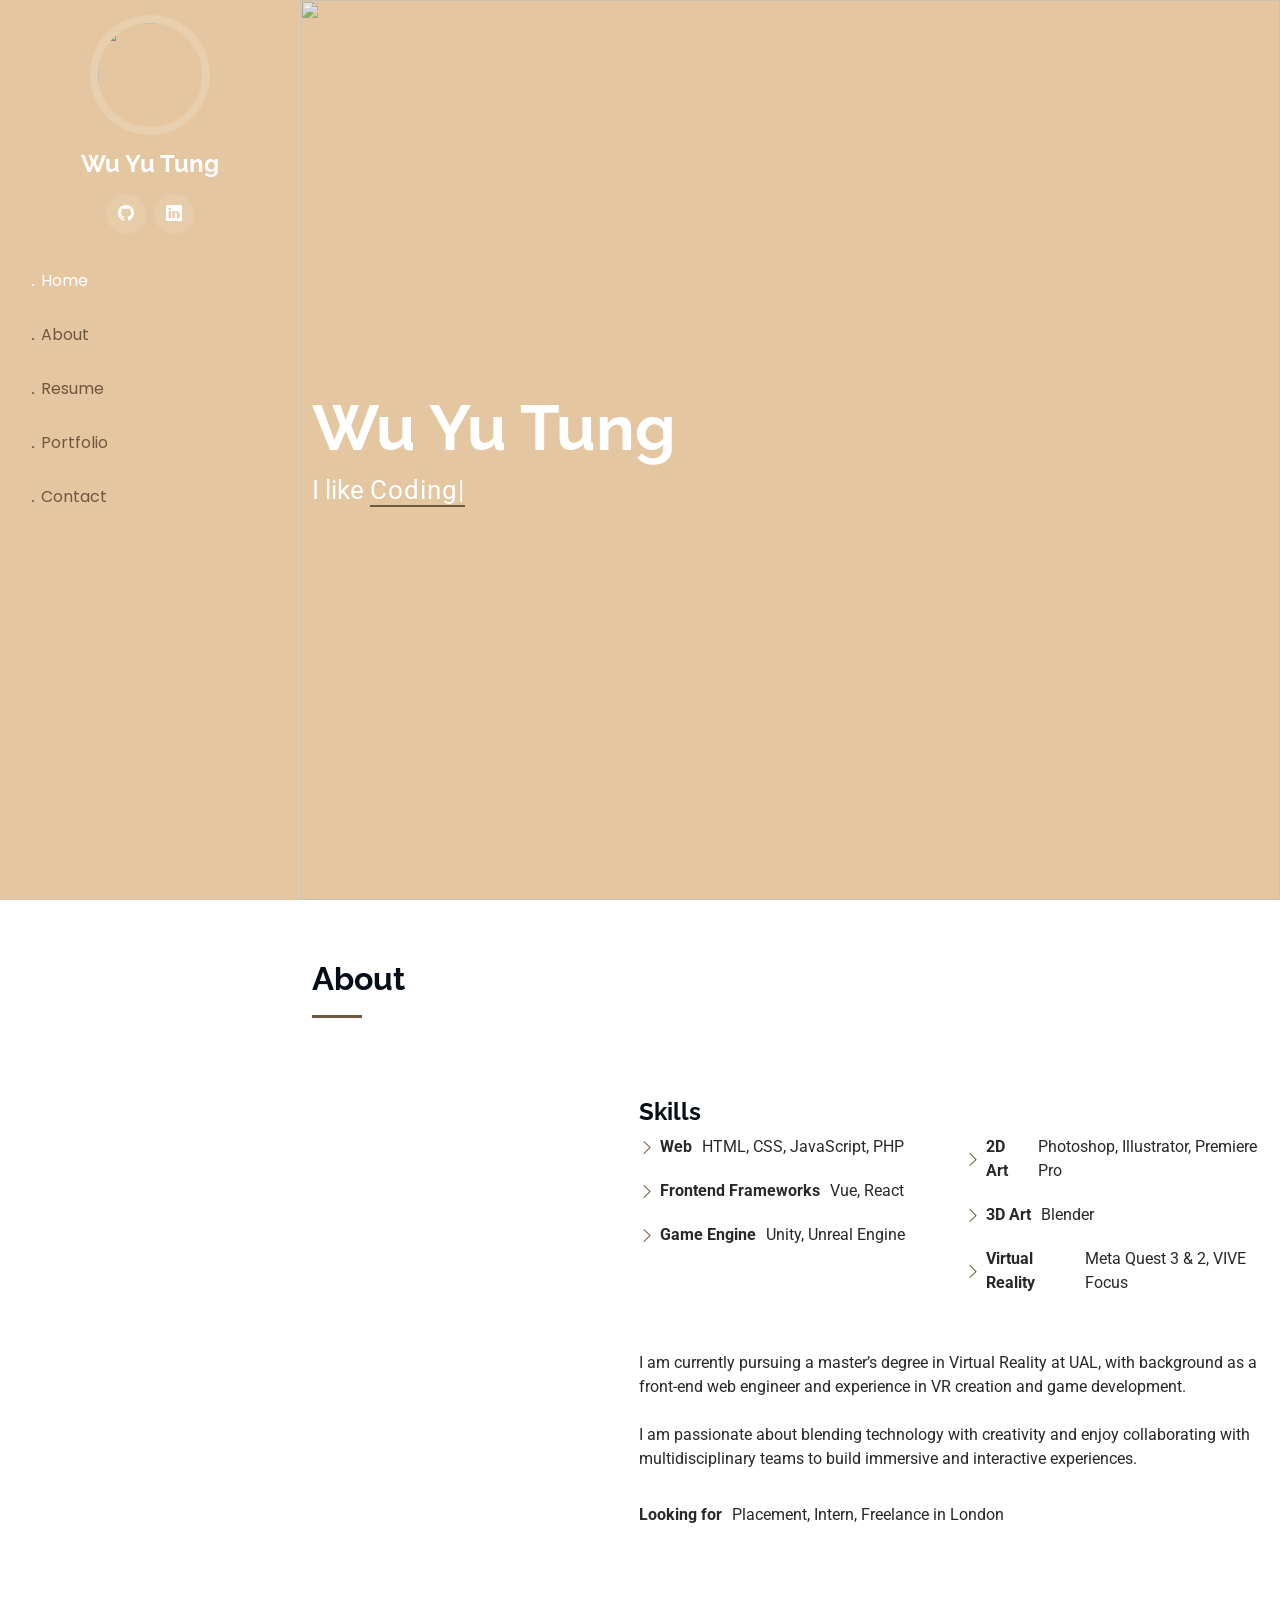
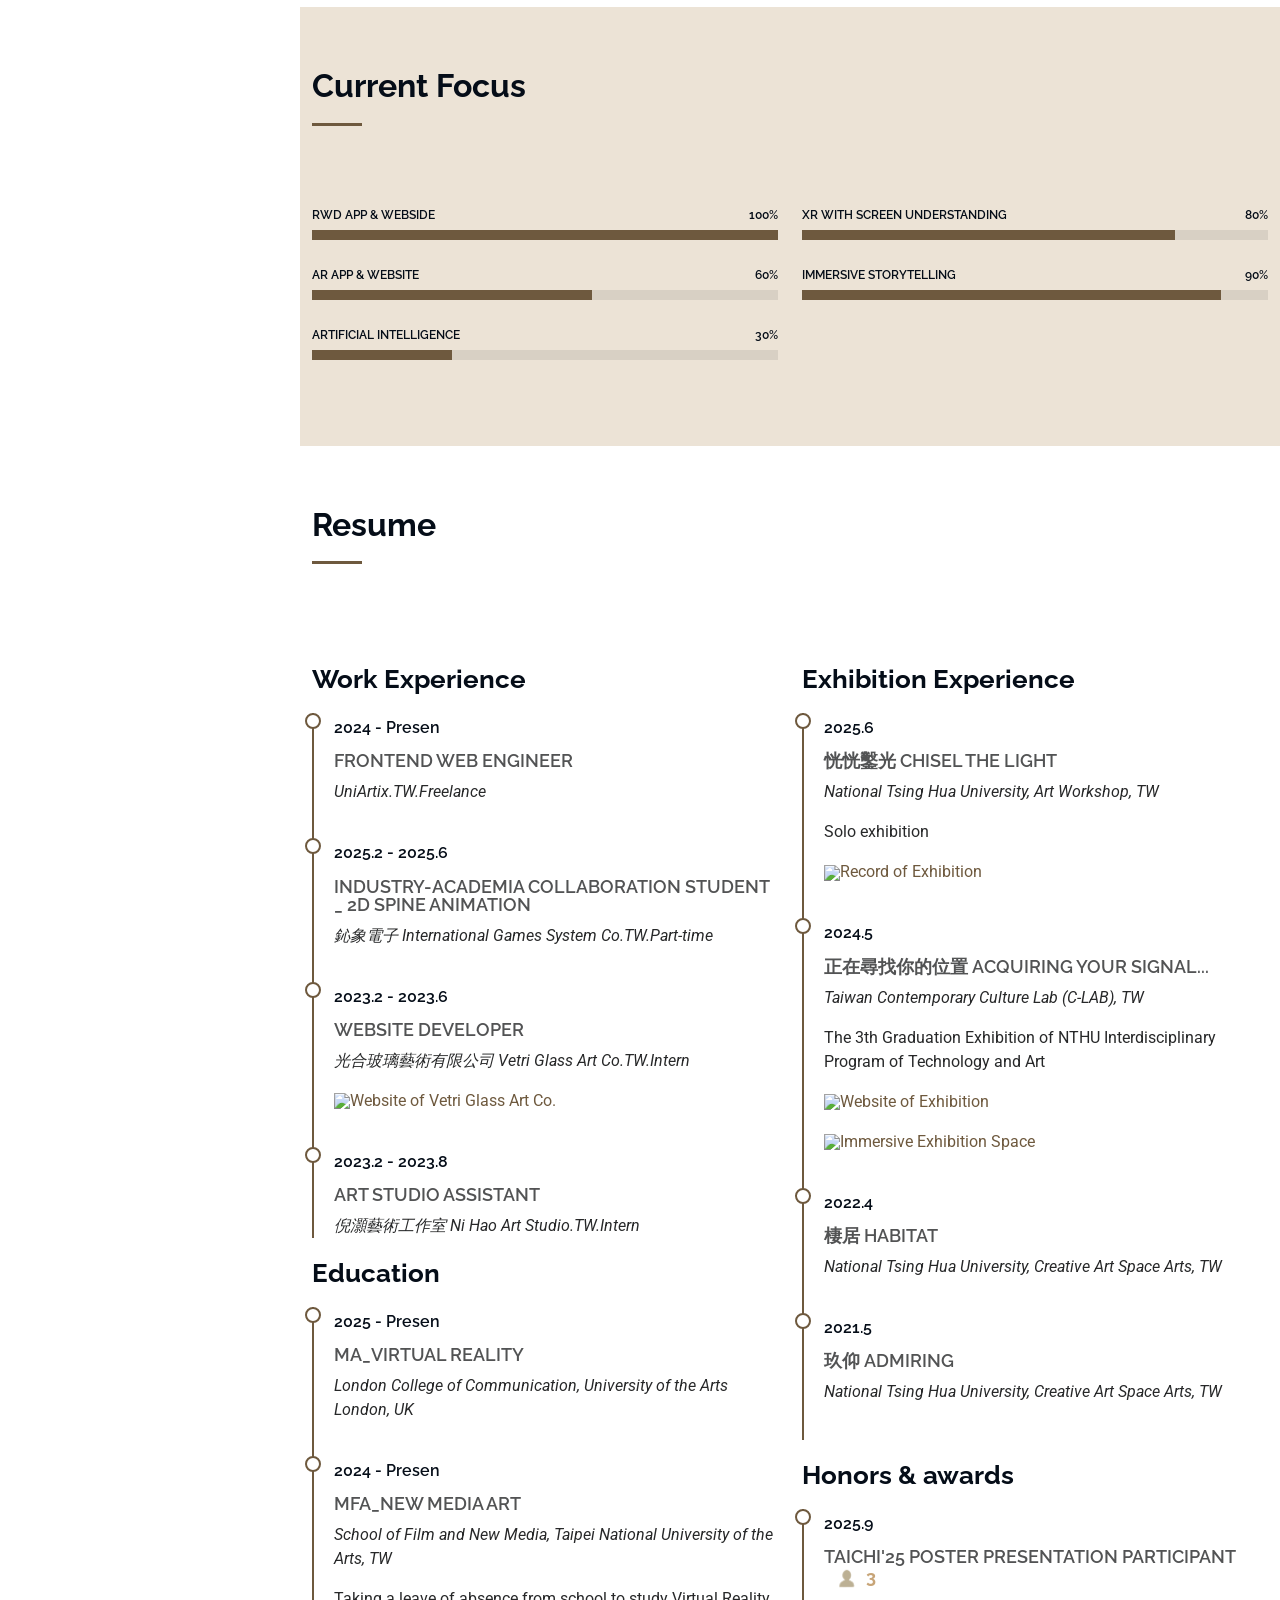
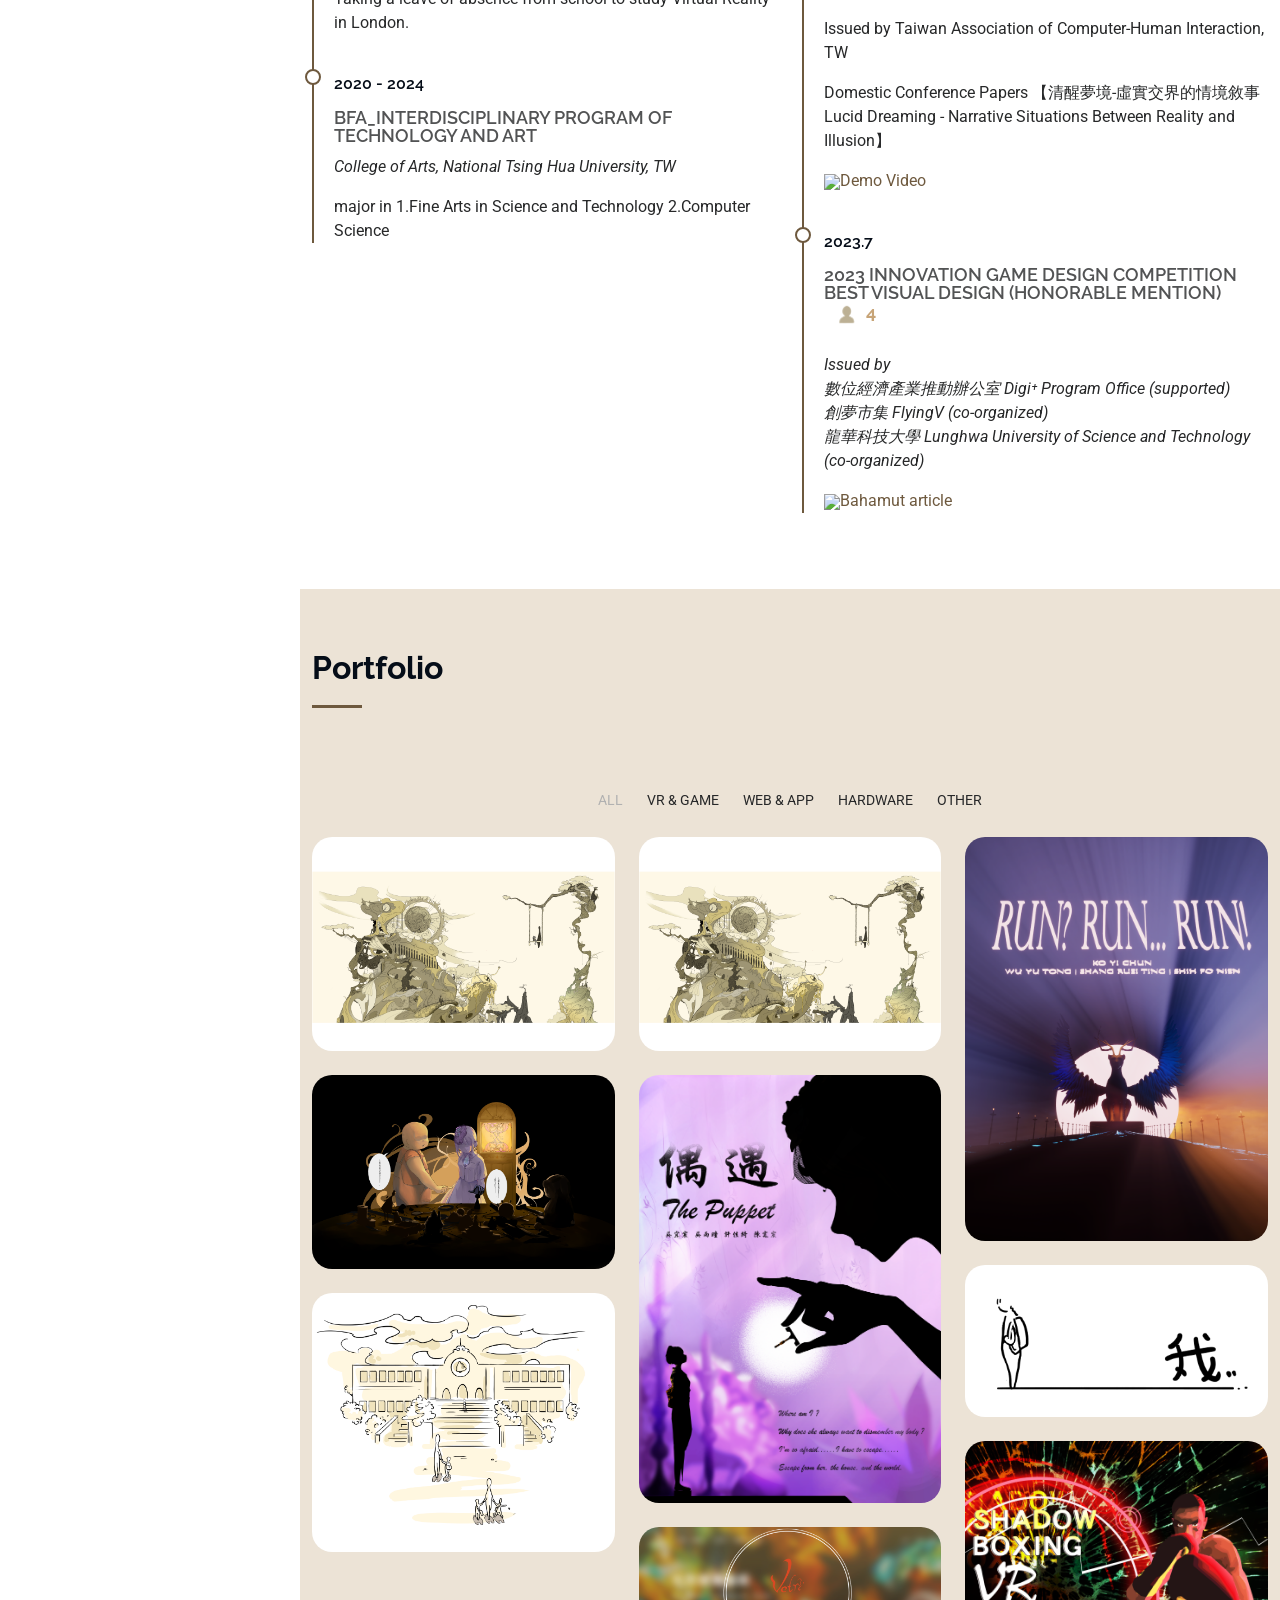
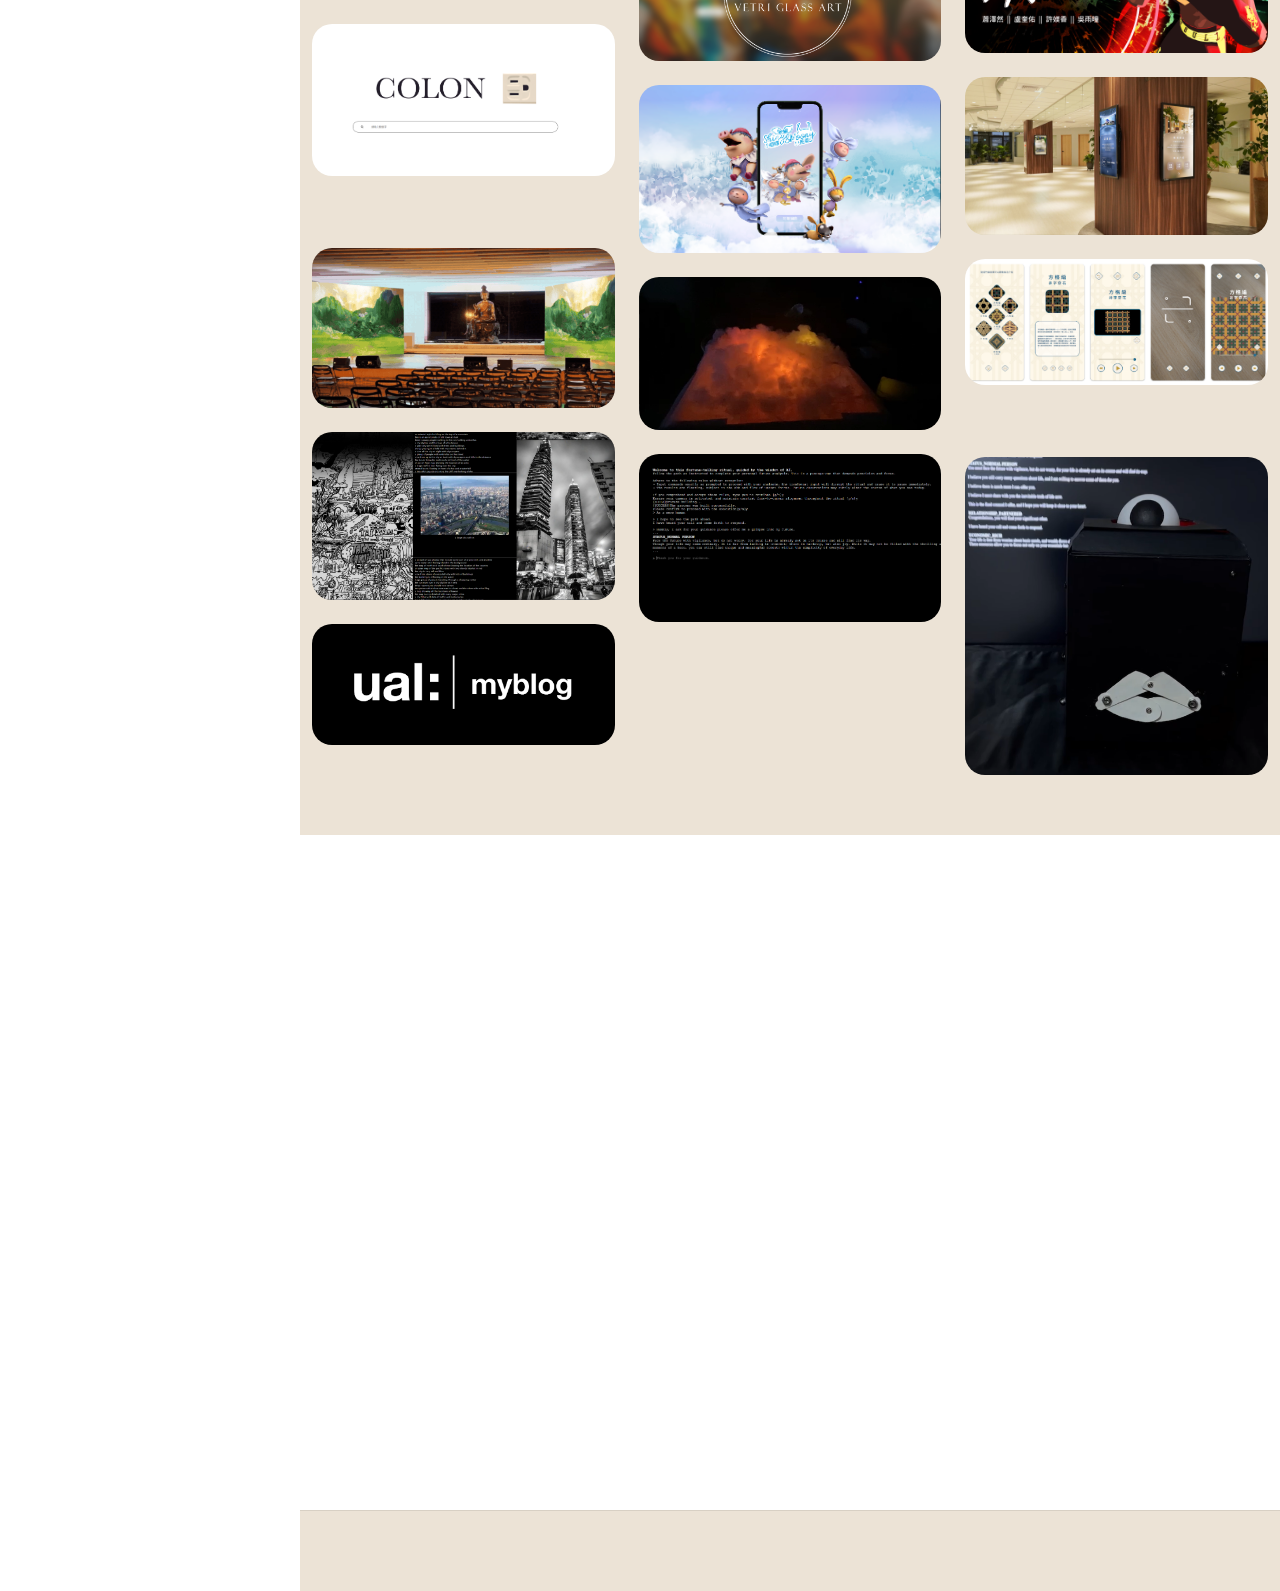
==== commit 150259d0: "add demo video to participant" ====
--- a/portfolio/index.html
+++ b/portfolio/index.html
@@ -287,6 +287,7 @@
               </div>
               <p>Issued by Taiwan Association of Computer-Human Interaction, TW</p>
               <p>Domestic Conference Papers 【清醒夢境-虛實交界的情境敘事 Lucid Dreaming - Narrative Situations Between Reality and Illusion】</p>
+              <p><a href="https://m.youtube.com/watch?v=HEELDkYL70w" target="_blank"><img class="icons" src="../image/png/button-24.png">Demo Video</a></p>
             </div><!-- Edn Resume Item -->
 
             <div class="resume-item">
@@ -520,7 +521,7 @@
                   </div>
                   <p>Website for LED Touchscreen</p>
                   <div class="links">
-                    <a href="https://www.fungs-design.com/work/680b2a845616e7439e90991d" title="Collaboration Company's Project Page" class="details-link" target="_blank"><i class="bi bi-link-45deg"></i></a>
+                    <a href="https://fungs-design-plus.com/work/680b2a845616e7439e90991d" title="Collaboration Company's Project Page" class="details-link" target="_blank"><i class="bi bi-link-45deg"></i></a>
                   </div>
                 </div>
               </div>
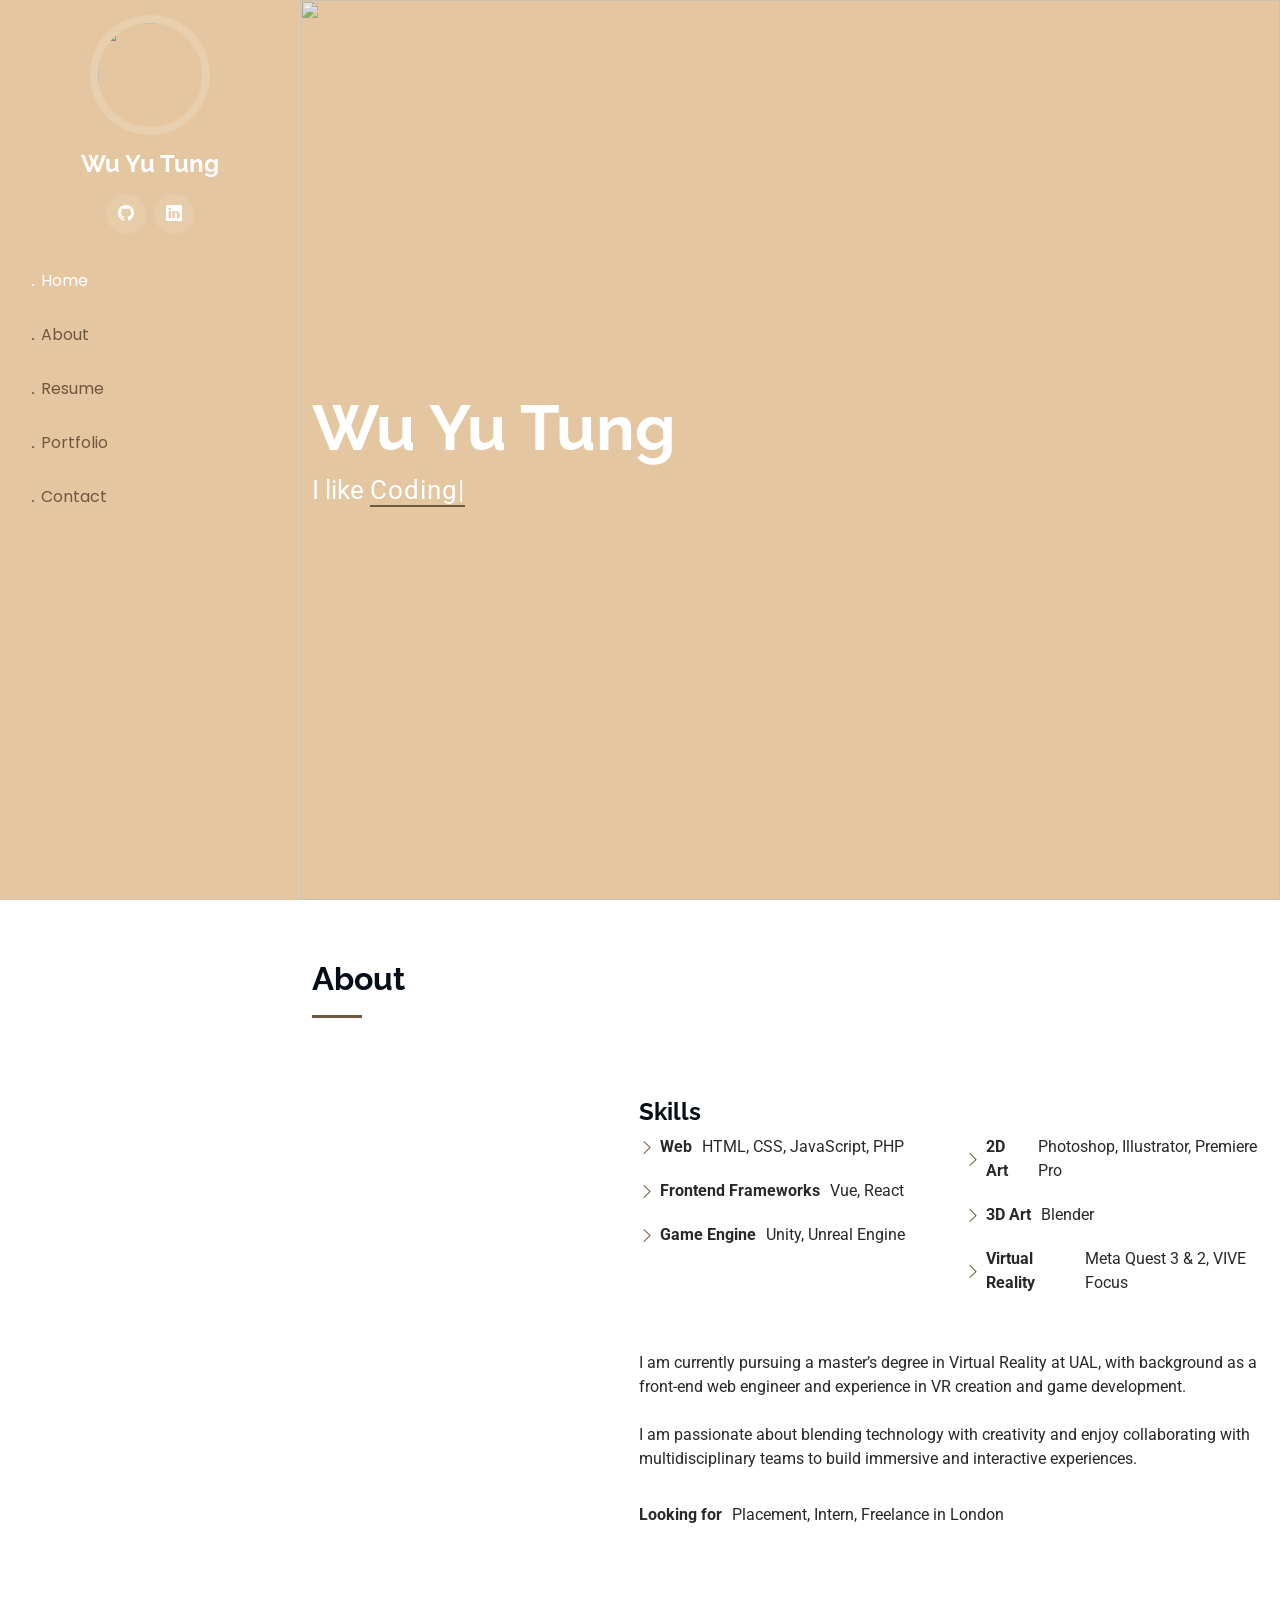
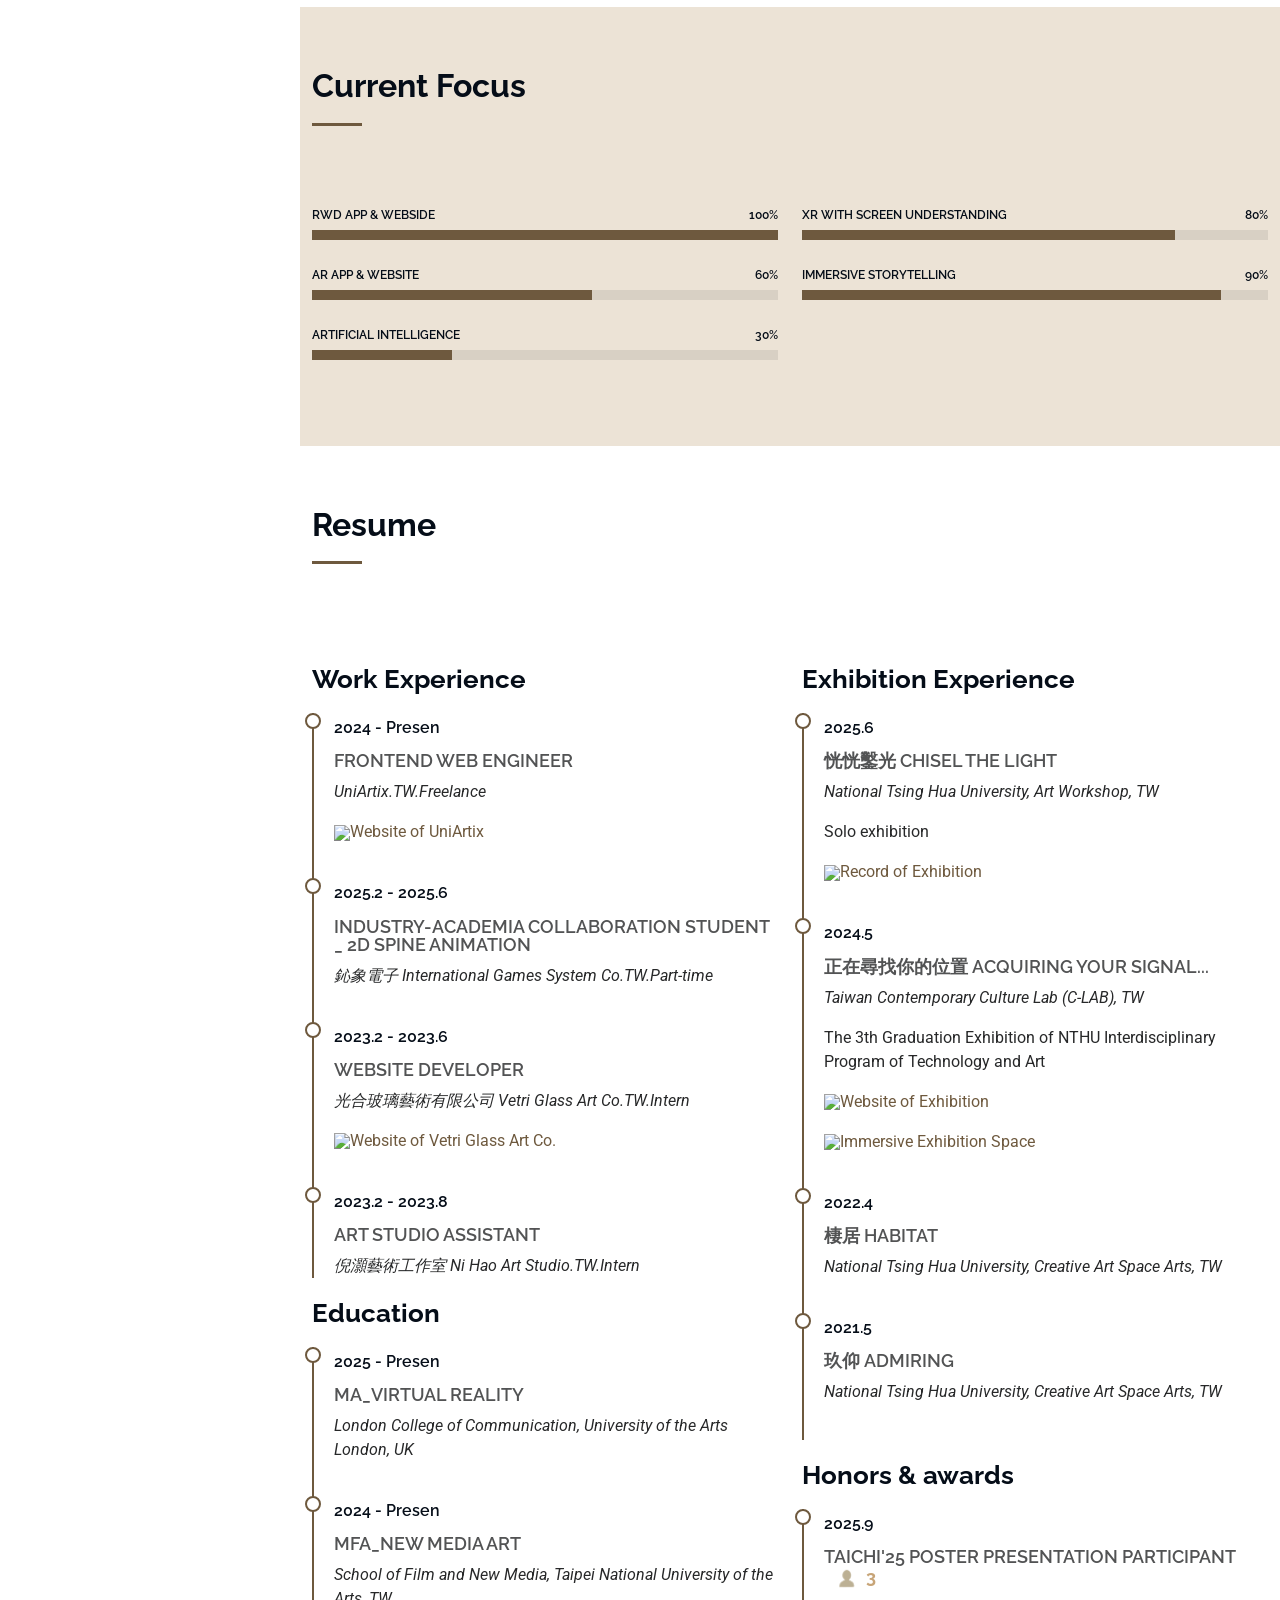
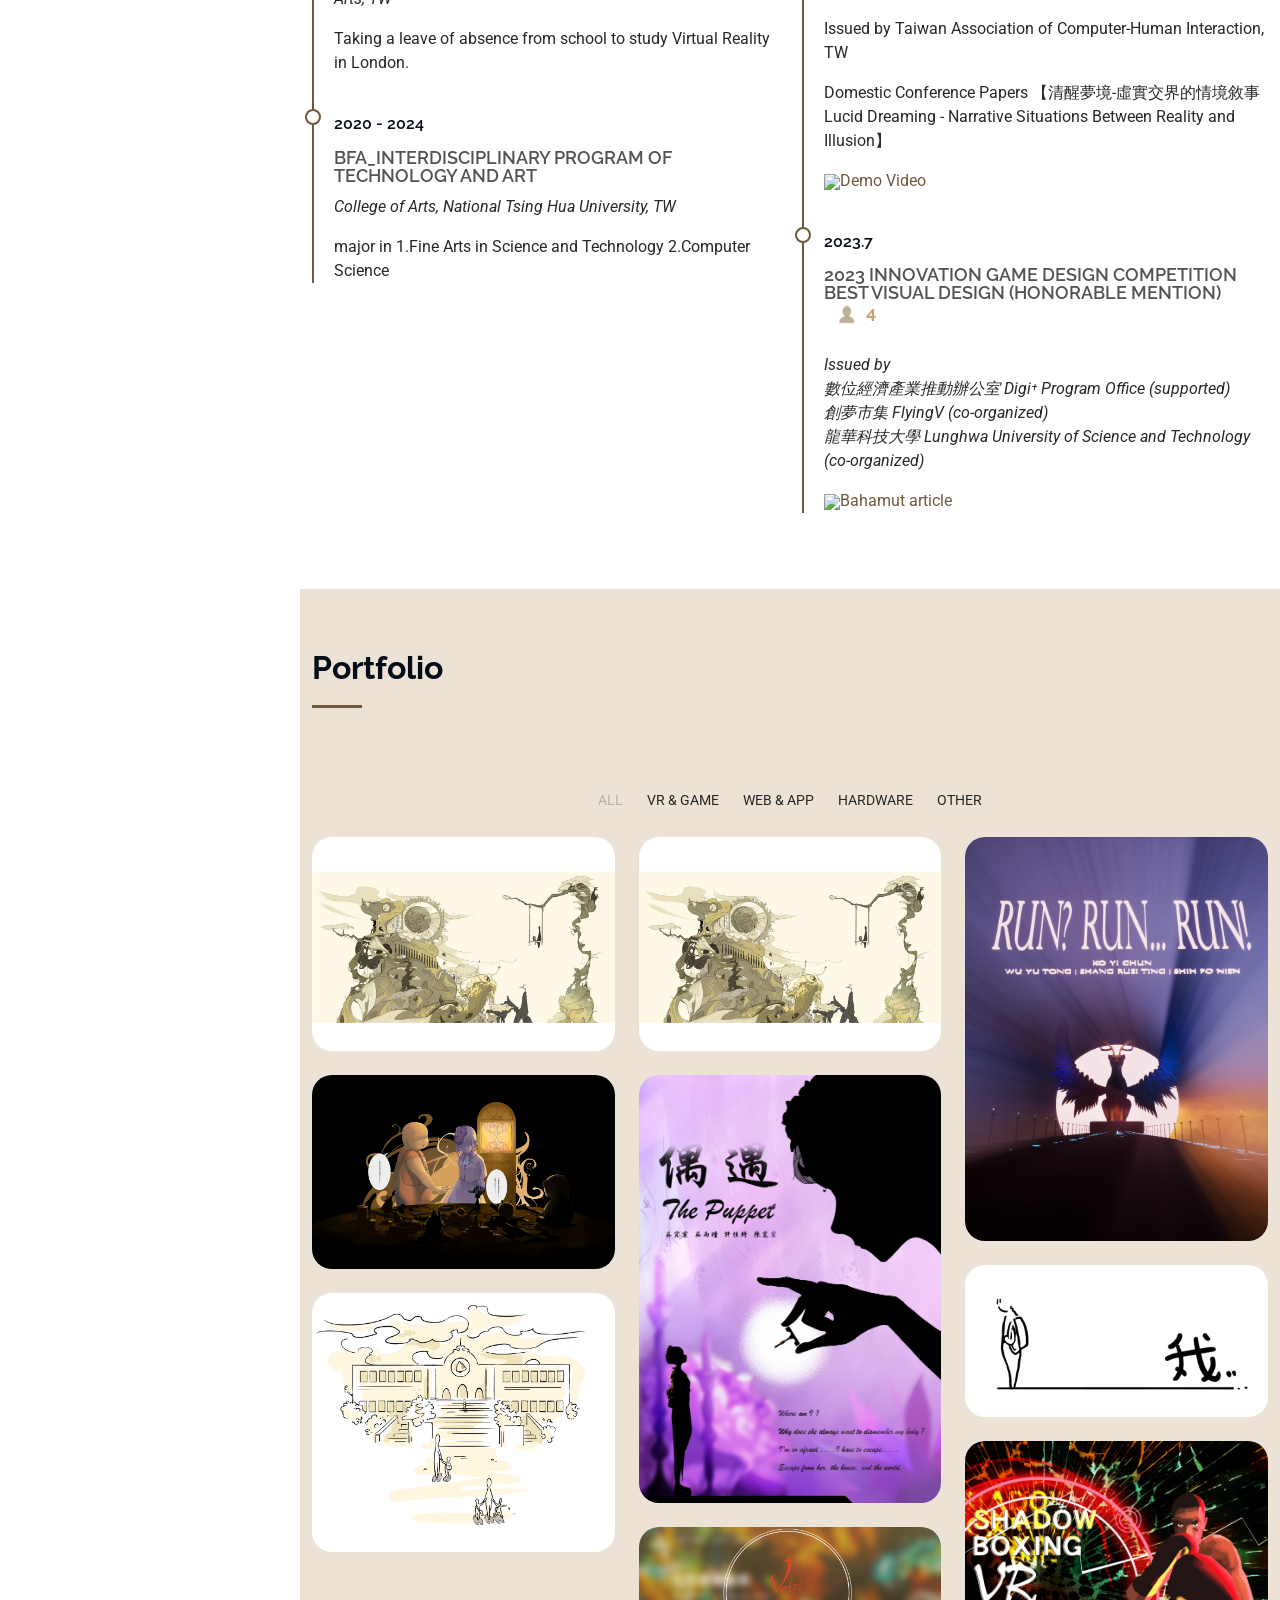
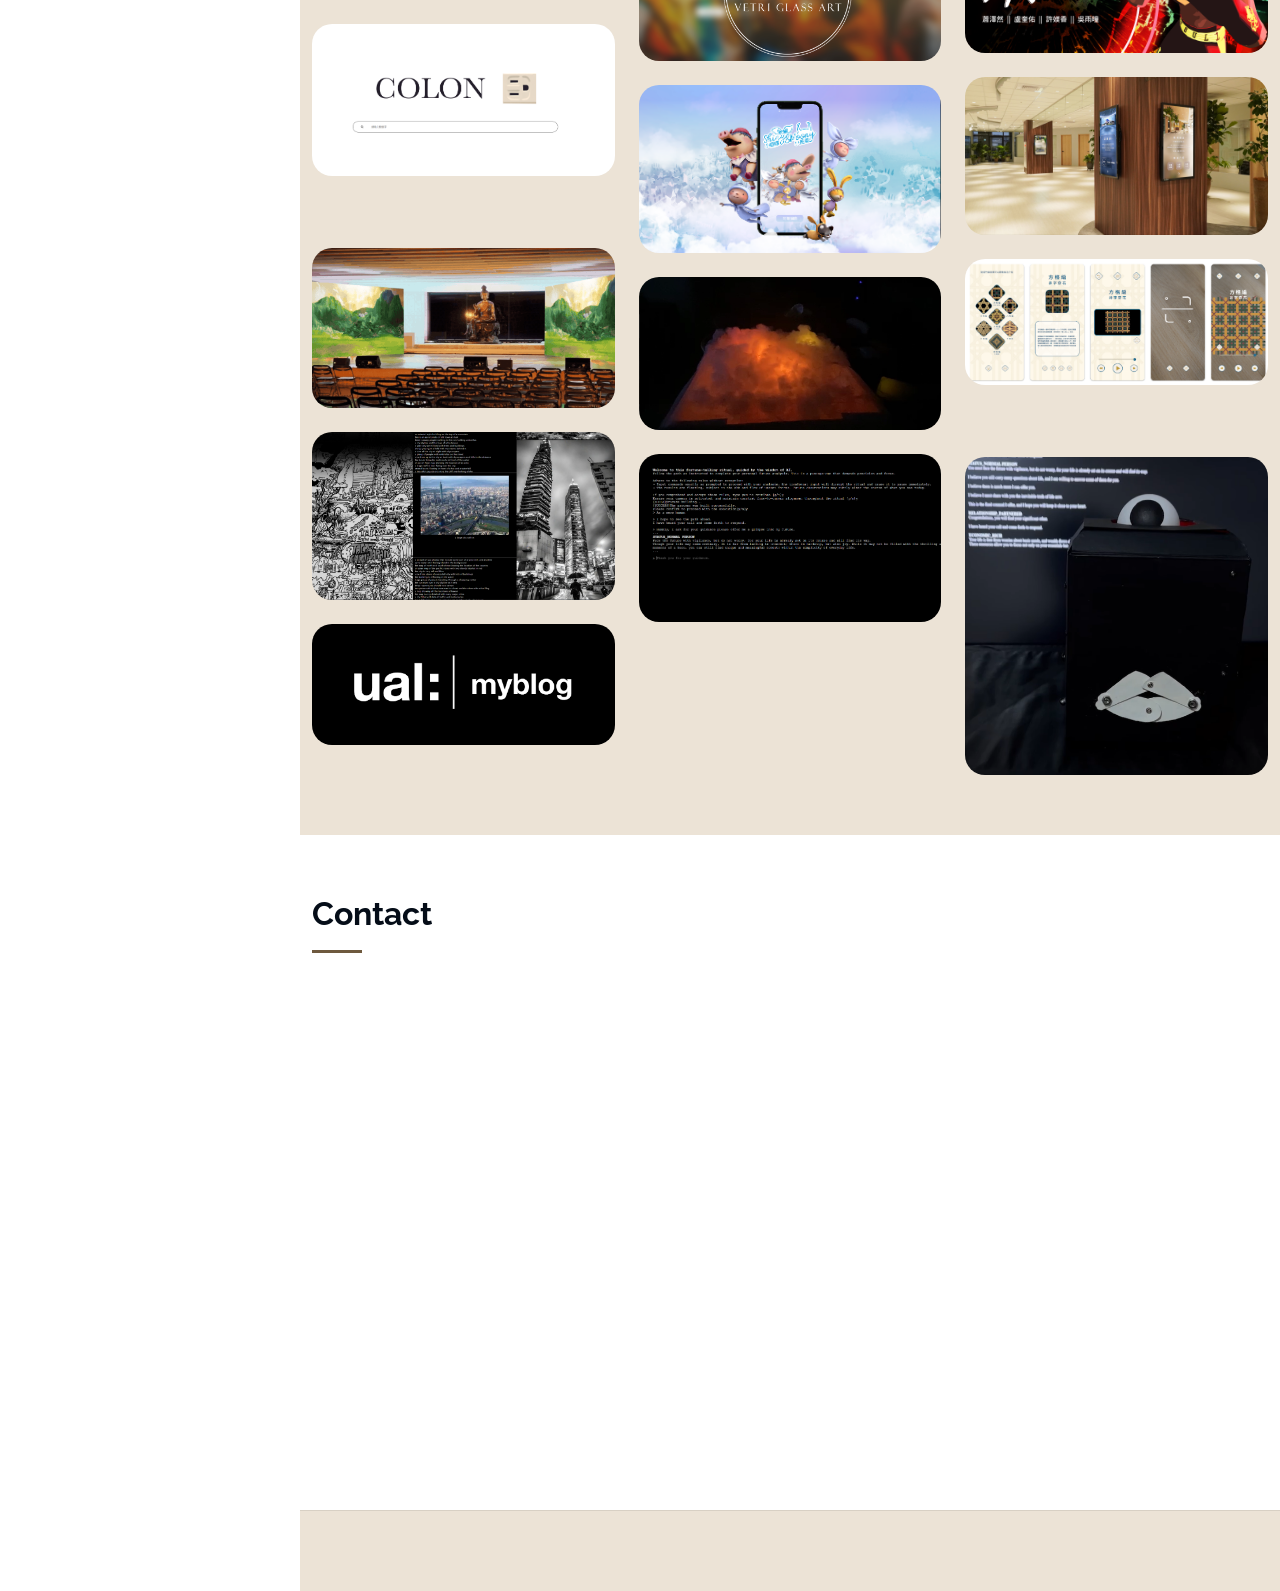
==== commit fdc5c22b: "add uniartix link" ====
--- a/portfolio/index.html
+++ b/portfolio/index.html
@@ -203,6 +203,7 @@
               <h5>2024 - Presen</h5>
               <h4>Frontend Web Engineer</h4>
               <p><em>UniArtix.TW.Freelance</em></p>
+              <p><a href="https://uniartix.com/en/" target="_blank"><img class="icons" src="../image/png/button-26.png">Website of UniArtix</a></p>
             </div><!-- Edn Resume Item -->
 
             <div class="resume-item">
@@ -538,7 +539,7 @@
                   </div>
                   <p>Website with AI Robot</p>
                   <div class="links">
-                    <a href="https://www.fungs-design.com/work/68b4f422925cf9f6bea0125c" title="Collaboration Company's Project Page" class="details-link" target="_blank"><i class="bi bi-link-45deg"></i></a>
+                    <a href="https://fungs-design-plus.com/work/68b4f422925cf9f6bea0125c" title="Collaboration Company's Project Page" class="details-link" target="_blank"><i class="bi bi-link-45deg"></i></a>
                   </div>
                 </div>
               </div>
@@ -571,7 +572,7 @@
                   </div>
                   <p>Unity for Projecting</p>
                   <div class="links">
-                    <a href="https://www.fungs-design.com/work/690093897caa653ef68dcad4" title="Collaboration Company's Project Page" class="details-link" target="_blank"><i class="bi bi-link-45deg"></i></a>
+                    <a href="https://fungs-design-plus.com/work/690093897caa653ef68dcad4" title="Collaboration Company's Project Page" class="details-link" target="_blank"><i class="bi bi-link-45deg"></i></a>
                   </div>
                 </div>
               </div>
@@ -588,7 +589,7 @@
                   </div>
                   <p>AR APP</p>
                   <div class="links">
-                    <a href="                    https://www.fungs-design.com/work/6881e561ae005b099aa83a94" title="Collaboration Company's Project Page" class="details-link" target="_blank"><i class="bi bi-link-45deg"></i></a>
+                    <a href="https://fungs-design-plus.com/work/6881e561ae005b099aa83a94" title="Collaboration Company's Project Page" class="details-link" target="_blank"><i class="bi bi-link-45deg"></i></a>
                     <a href="https://apps.apple.com/gb/app/%E7%94%A8ar%E5%AD%B8%E7%BF%92%E7%AB%B9%E7%B7%A8/id6747096936" title="App Store" class="details-link" target="_blank"><i class="bi bi-link-45deg"></i></a>
                     <a href="https://play.google.com/store/apps/details?id=com.DefaultCompany.AR2" title="Google Play" class="details-link" target="_blank"><i class="bi bi-link-45deg"></i></a>
                   </div>
@@ -672,6 +673,7 @@
                   </div>
                   <p>Interactive Art, Interactive Web Page</p>
                   <div class="links">
+                    <a href="/portfolio/portfolio-details.html?title=AIFortuneTelling" title="Detail Page" class="details-link"><i class="bi bi-zoom-in"></i></a>
                     <a href="https://youtu.be/R-jVdJHtAUk" title="Video" class="details-link" target="_blank"><i class="bi bi-camera-video"></i></a>
                   </div>
                 </div>
@@ -705,19 +707,39 @@
     <section id="contact" style="min-height: 75Vh;" class="contact section">
 
       <!-- Section Title -->
-      <div class="container section-title" data-aos="fade-up">
+      <div class="container section-title">
         <h2>Contact</h2>
       </div><!-- End Section Title -->
 
-      <div class="container" data-aos="fade-up" data-aos-delay="0">
-
-        <div class="row gy-4">
-
-          <div class="col-lg-5">
+      <div class="container">
+
+        <div class="row gy-0">
+
+          <div class="col-lg-6">
 
             <div class="">
-              <a href="mailto:wty262690@gmail.com">
-              <div class="info-item d-flex" data-aos="fade-up" data-aos-delay="100">
+              <a href="https://uniartix.com/en/" target="_blank">
+              <div class="info-item d-flex" data-aos="fade-up" data-aos-delay="0">
+                <i class="bi bi-link flex-shrink-0"></i>
+                <div>
+                  <h3>UniArtix website</h3>
+                  <p>https://uniartix.com/en/</p>
+                </div>
+              </div>
+              </a><!-- End Info Item -->
+
+              <a href="mailto:uniartix@gmail.com">
+              <div class="info-item d-flex" data-aos="fade-up" data-aos-delay="0">
+                <i class="bi bi-envelope flex-shrink-0"></i>
+                <div>
+                  <h3>UniArtix email</h3>
+                  <p>uniartix@gmail.com</p>
+                </div>
+              </div>
+              </a><!-- End Info Item -->
+
+                            <a href="mailto:wty262690@gmail.com">
+              <div class="info-item d-flex" data-aos="fade-up" data-aos-delay="0">
                 <i class="bi bi-envelope flex-shrink-0"></i>
                 <div>
                   <h3>Email</h3>
@@ -726,16 +748,7 @@
               </div>
               </a>
               <!-- End Info Item -->
-               <a href="mailto:uniartix@gmail.com">
-              <div class="info-item d-flex" data-aos="fade-up" data-aos-delay="200">
-                <i class="bi bi-envelope flex-shrink-0"></i>
-                <div>
-                  <h3>Email UniArtix</h3>
-                  <p>uniartix@gmail.com</p>
-                </div>
-              </div>
-              </a><!-- End Info Item -->
-              <!-- End Info Item -->
+
             </div>
           </div>
 
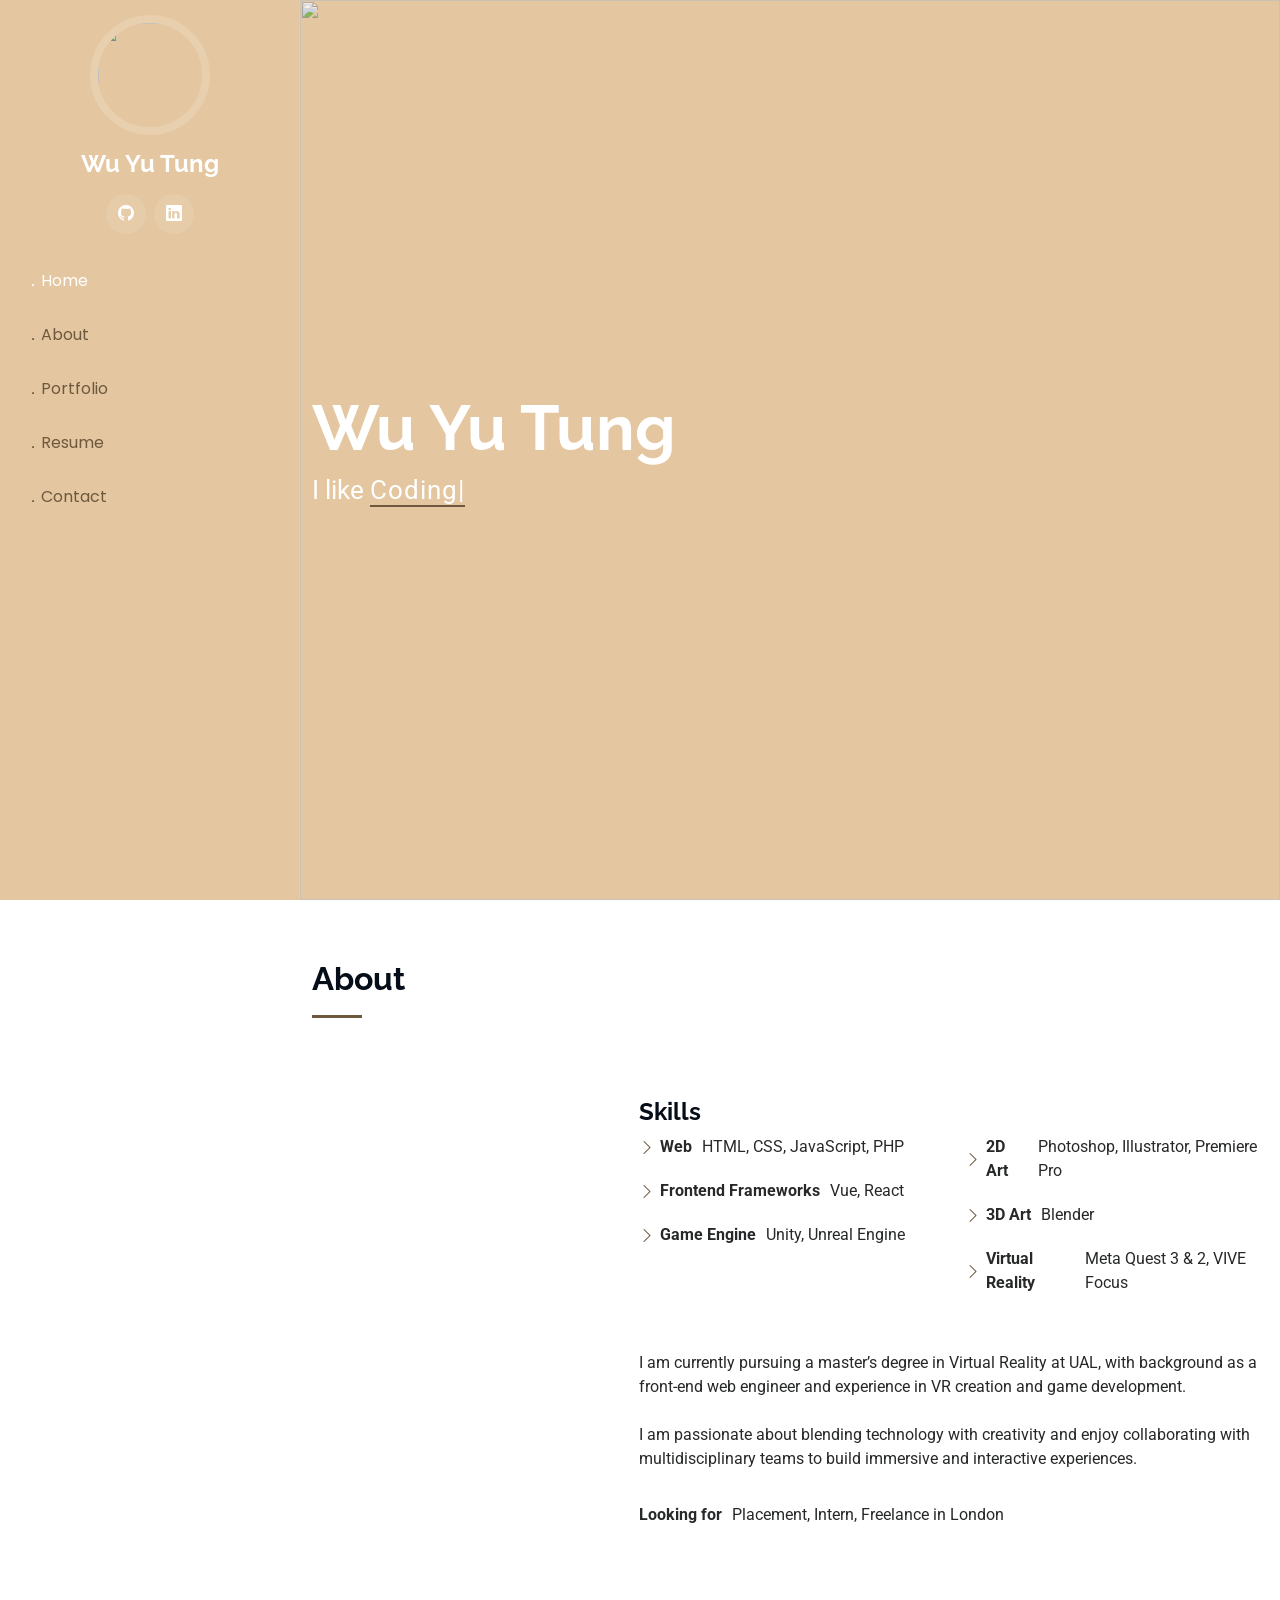
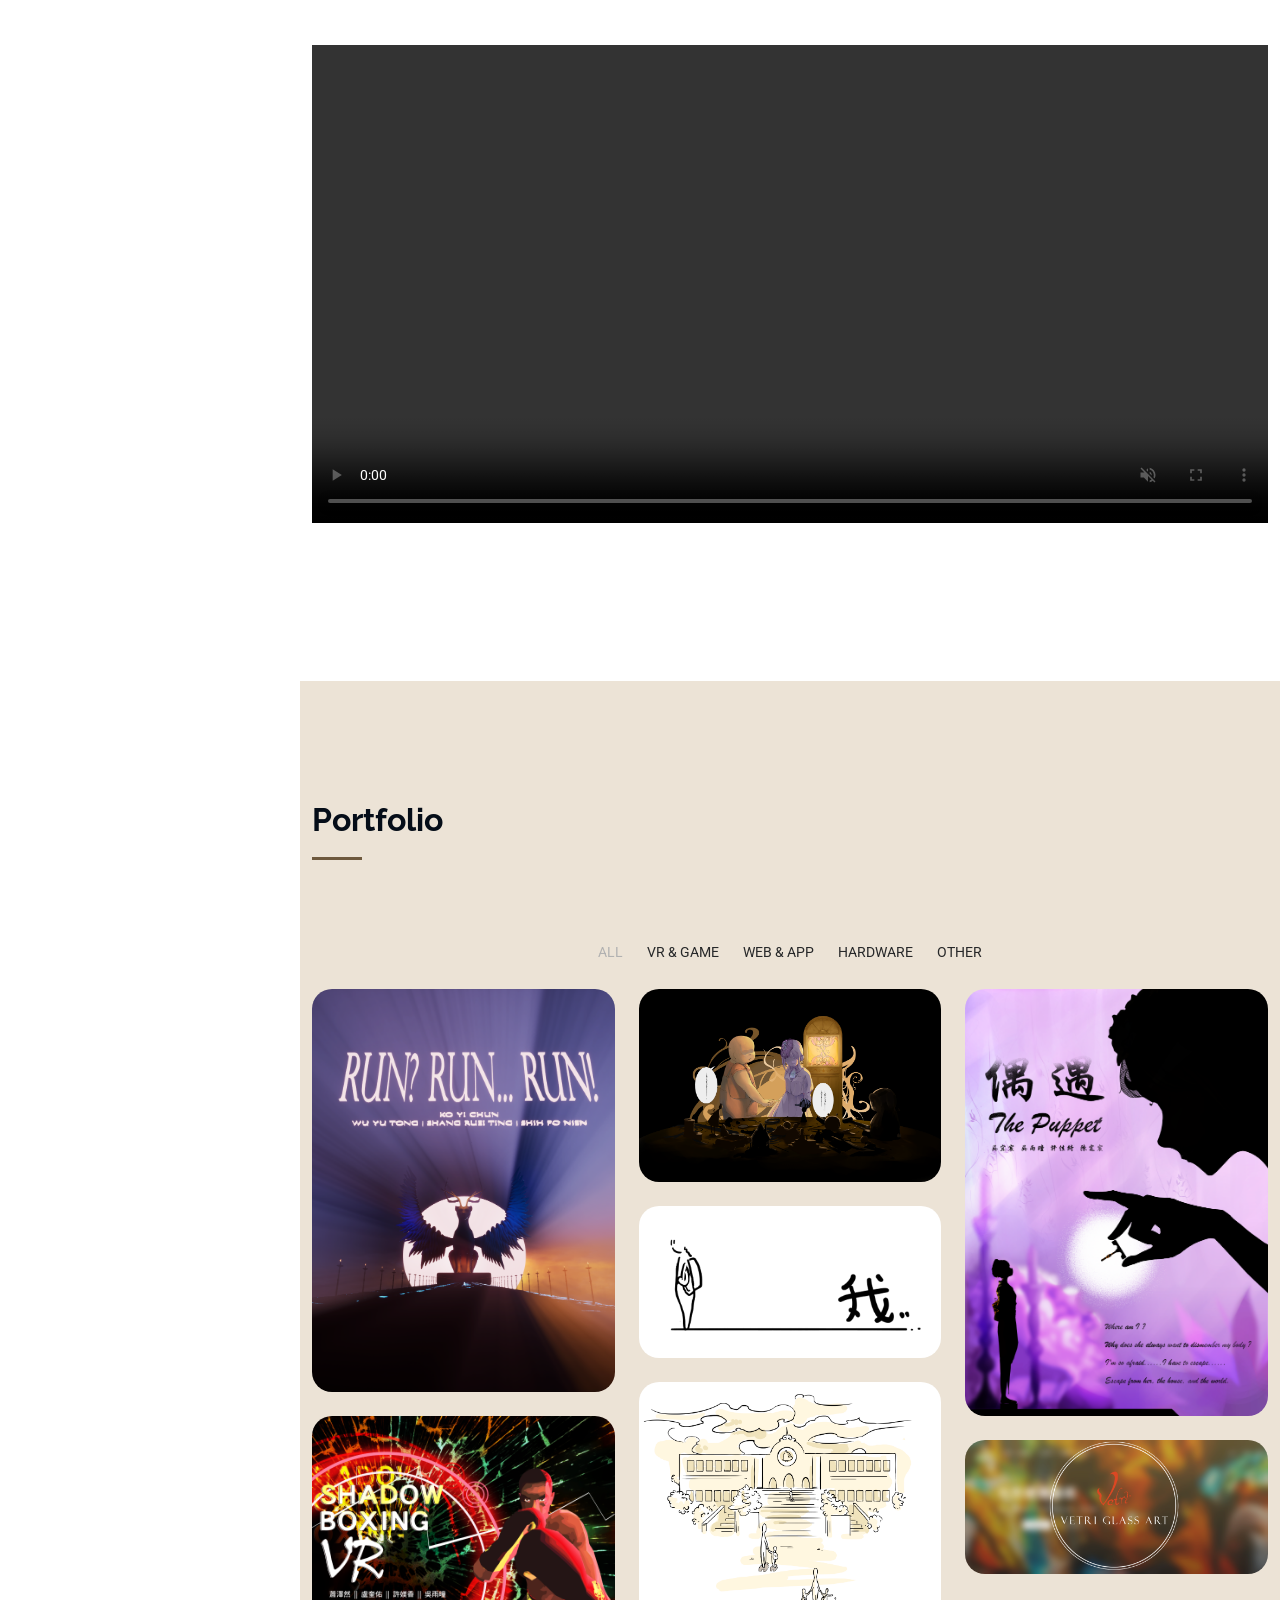
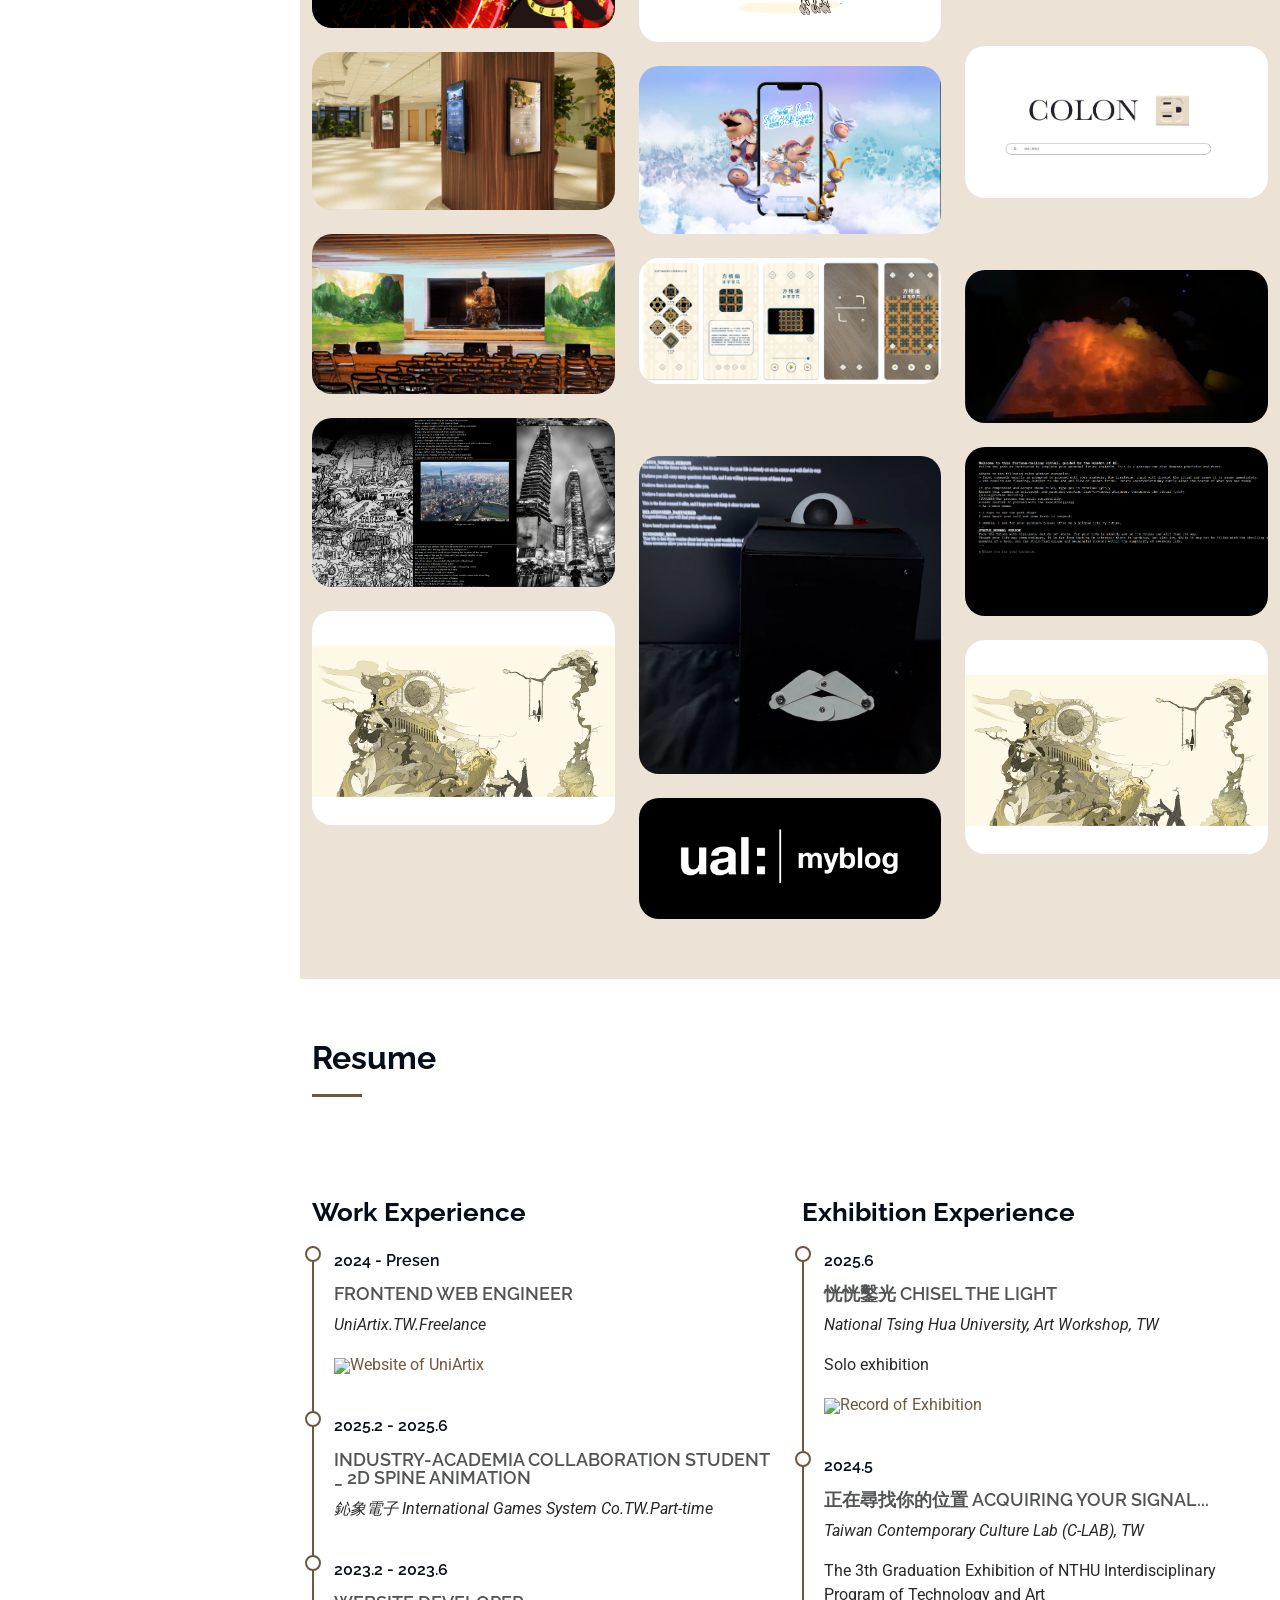
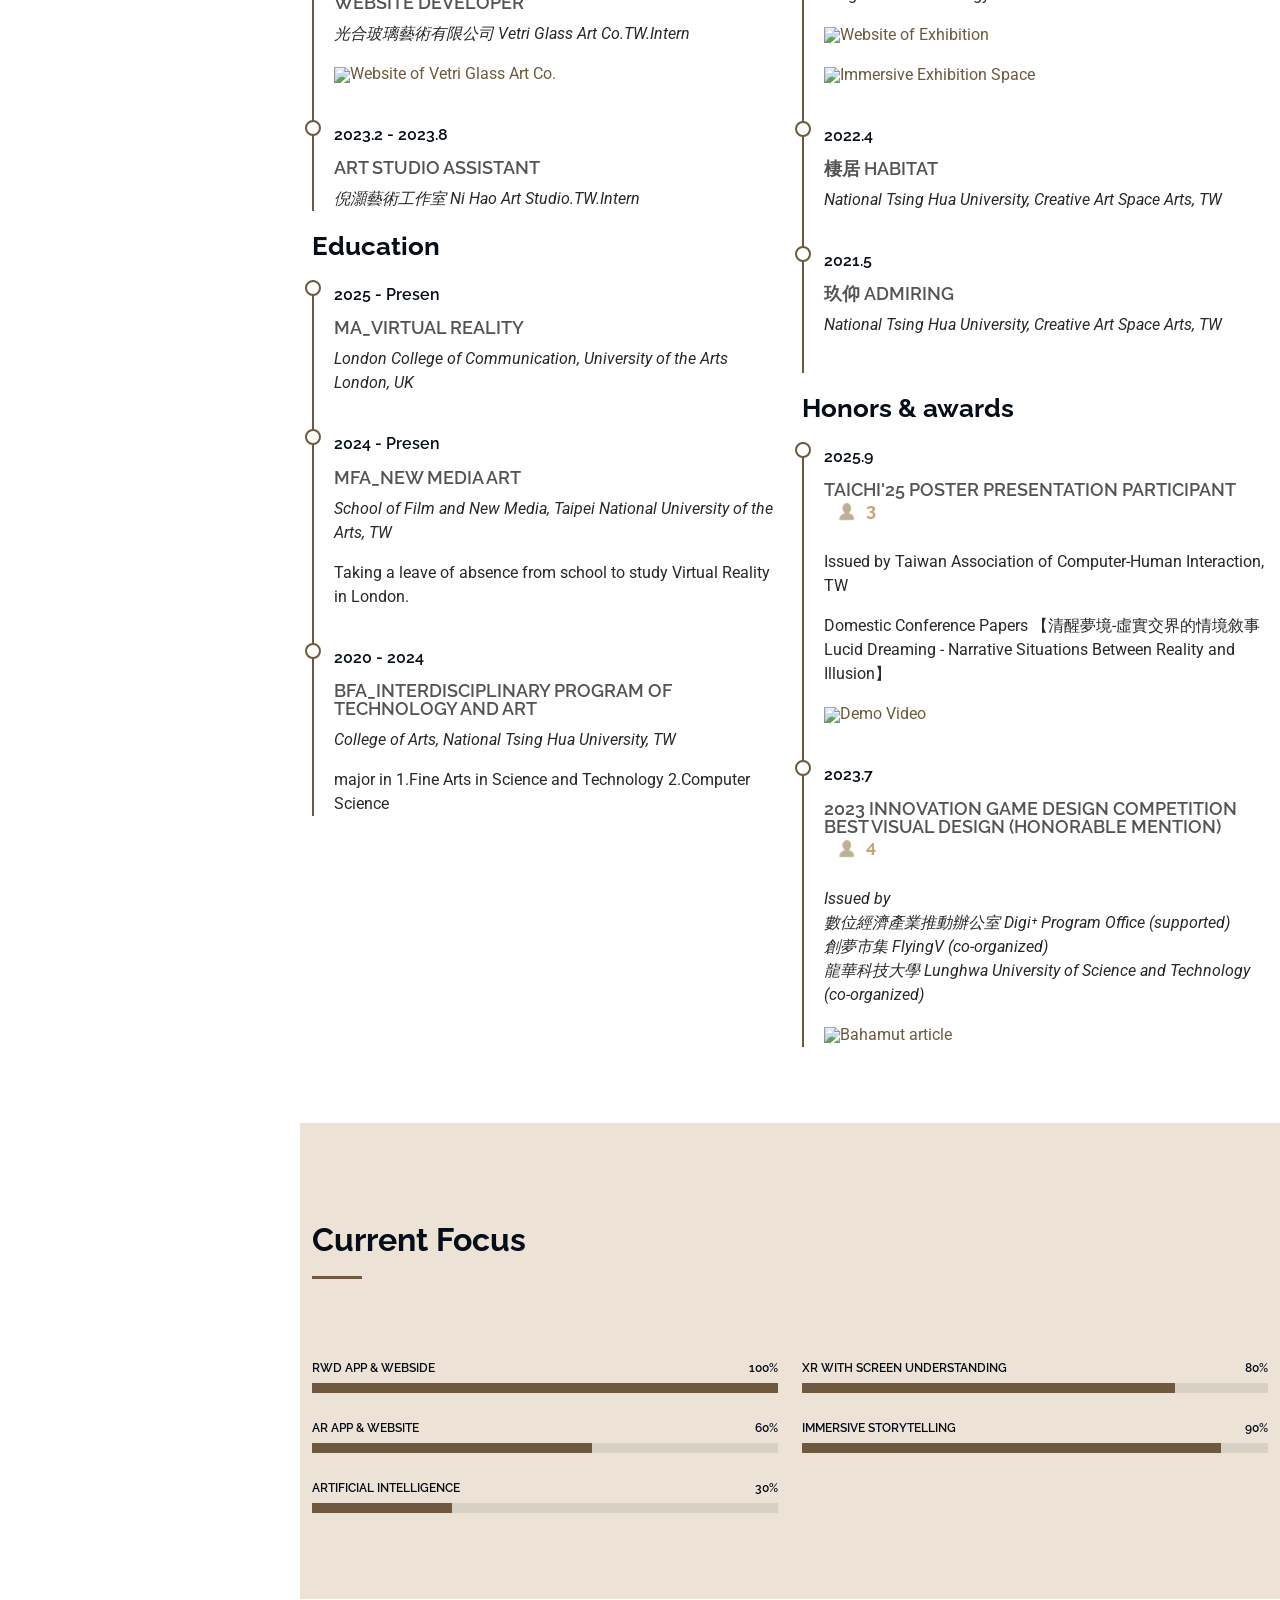
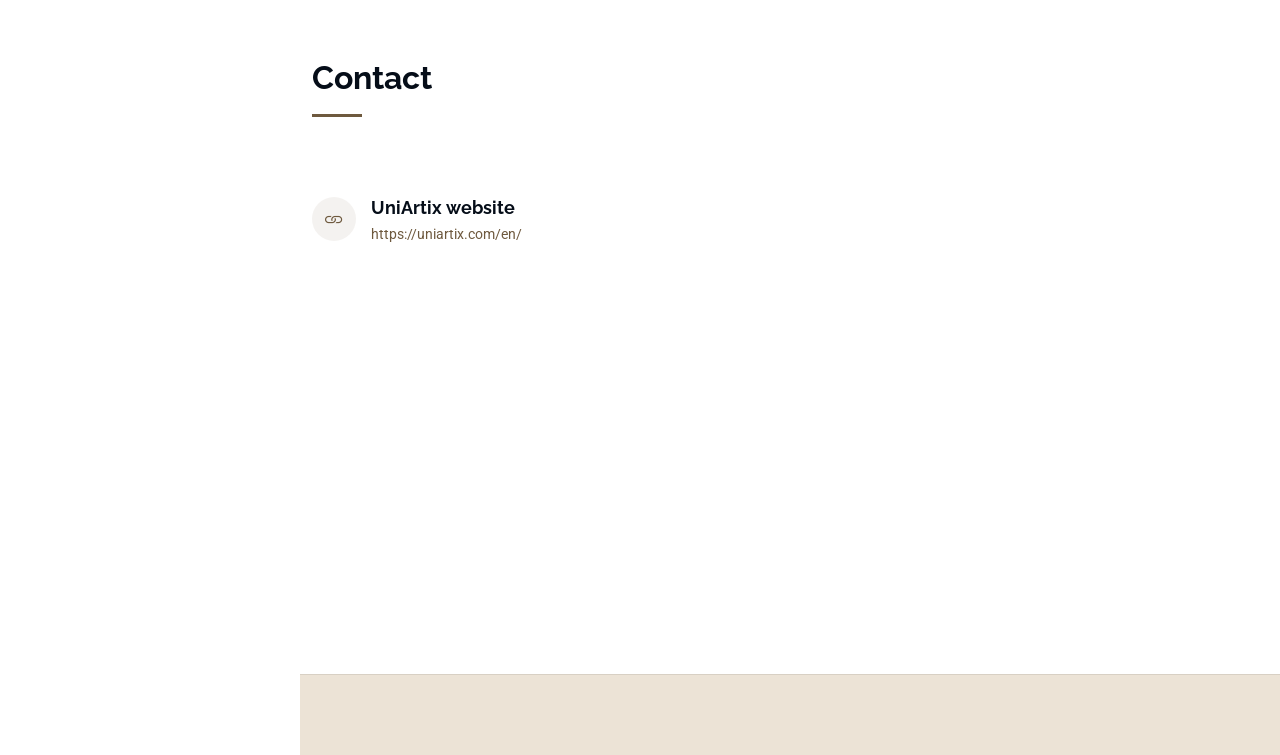
==== commit b7c9ce5c: "add reels" ====
--- a/portfolio/index.html
+++ b/portfolio/index.html
@@ -52,8 +52,8 @@
       <ul>
         <li><a href="#hero" class="active">．Home</a></li>
         <li><a href="#about">．About</a></li>
+        <li><a href="#portfolio">．Portfolio</a></li>
         <li><a href="#resume">．Resume</a></li>
-        <li><a href="#portfolio">．Portfolio</a></li>
         <li><a href="#contact">．Contact</a></li>
       </ul>
     </nav>
@@ -117,6 +117,18 @@
             </ul>
 
           </div>
+
+    <video
+      controls
+      autoplay
+      muted
+      loop
+      width="80%"
+      style="display: block; margin: auto; padding-top:10%; padding-bottom:10%;"
+    >
+      <source src="../image/mp4/reel.mp4" type="video/mp4">
+    </video>
+
         </div>
 
       </div>
@@ -126,66 +138,405 @@
     <!-- Skills Section -->
     <section id="skills" class="skills section light-background">
 
+
+
+    <!-- Portfolio Section -->
+    <section id="portfolio" class="portfolio section light-background">
+
       <!-- Section Title -->
       <div class="container section-title" data-aos="fade-up">
-        <h2>Current Focus</h2>
+        <h2>Portfolio</h2>
       </div><!-- End Section Title -->
 
-      <div class="container" data-aos="fade-up" data-aos-delay="100">
-
-        <div class="row skills-content skills-animation">
-
-          <div class="col-lg-6">
-
-            <div class="progress">
-              <span class="skill"><span>RWD app & webside</span> <i class="val">100%</i></span>
-              <div class="progress-bar-wrap">
-                <div class="progress-bar" role="progressbar" aria-valuenow="100" aria-valuemin="0" aria-valuemax="100"></div>
-              </div>
-            </div><!-- End Skills Item -->
-
-            <div class="progress">
-              <span class="skill"><span>AR app & website</span> <i class="val">60%</i></span>
-              <div class="progress-bar-wrap">
-                <div class="progress-bar" role="progressbar" aria-valuenow="60" aria-valuemin="0" aria-valuemax="100"></div>
-              </div>
-            </div><!-- End Skills Item -->
-
-            <div class="progress">
-              <span class="skill"><span>Artificial Intelligence</span> <i class="val">30%</i></span>
-              <div class="progress-bar-wrap">
-                <div class="progress-bar" role="progressbar" aria-valuenow="30" aria-valuemin="0" aria-valuemax="100"></div>
-              </div>
-            </div><!-- End Skills Item -->
-
-          </div>
-
-          <div class="col-lg-6">
-
-            <div class="progress">
-              <span class="skill"><span>XR with Screen Understanding</span> <i class="val">80%</i></span>
-              <div class="progress-bar-wrap">
-                <div class="progress-bar" role="progressbar" aria-valuenow="80" aria-valuemin="0" aria-valuemax="100"></div>
-              </div>
-            </div><!-- End Skills Item -->
-
-            <div class="progress">
-              <span class="skill"><span>Immersive Storytelling</span> <i class="val">90%</i></span>
-              <div class="progress-bar-wrap">
-                <div class="progress-bar" role="progressbar" aria-valuenow="90" aria-valuemin="0" aria-valuemax="100"></div>
-              </div>
-            </div><!-- End Skills Item -->
-
-          </div>
+      <div class="container">
+
+        <div class="isotope-layout" data-default-filter="*" data-layout="masonry" data-sort="original-order">
+
+          <ul class="portfolio-filters isotope-filters" data-aos="fade-up" data-aos-delay="100">
+            <li data-filter="*" class="filter-active">All</li>
+            <li data-filter=".filter-code">VR & Game</li>
+            <li data-filter=".filter-web">Web & App</li>
+            <li data-filter=".filter-hardware">Hardware</li>
+            <li data-filter=".filter-other">Other</li>
+          </ul><!-- End Portfolio Filters -->
+
+          <div class="row gy-4 isotope-container" data-aos="fade-up" data-aos-delay="200">
+
+            <div class="col-lg-4 col-md-6 portfolio-item isotope-item filter-code">
+              <div class="portfolio-content h-100">
+                <img src="../image/work/VR/run/cover3.png" class="img-fluid" alt="">
+                <div class="portfolio-info">
+                  <div class = "portfolio-title-block">
+                    <h4>RUN?RUN...RUN!</h4>
+                    <p class="persons"><img class="icons" src="../image/png/icon-person.png">4</p>
+                  </div>
+                  <p>6DOF Virtual Reality short film</p>
+                  <div class="links">
+                    <a href="/portfolio/portfolio-details.html?title=RUNRUNRUN" title="Detail Page" class="details-link"><i class="bi bi-zoom-in"></i></a>
+                    <a href="https://ramvr2024.github.io/demo.html" title="More Details on Website" class="details-link" target="_blank"><i class="bi bi-link-45deg"></i></a>
+                    <a href="https://drive.google.com/file/d/1DgsxeID1oy-Wv9WCZdqcGDeuve1E_iLs/view" title="Trailer" class="details-link" target="_blank"><i class="bi bi-camera-video"></i></a>
+                    <a href="https://drive.google.com/file/d/1C0OonqnoqJiD2VCGfVmau_ypIfyI8eDN/view" title="Play Video" class="details-link" target="_blank"><i class="bi bi-camera-video"></i></a>
+                  </div>
+                </div>
+              </div>
+            </div><!-- End Portfolio Item -->
+
+            <div class="col-lg-4 col-md-6 portfolio-item isotope-item filter-code">
+              <div class="portfolio-content h-100">
+                <img src="../image/work/VR/doll/cover.png" class="img-fluid" alt="">
+                  <div class="portfolio-info">
+                  <div class = "portfolio-title-block">
+                    <h4>The Doll</h4>
+                  </div>
+                  <p>6DOF Virtual Reality short film</p>
+                  <div class="links">
+                    <a href="/portfolio/portfolio-details.html?title=THE_DOLL" title="Detail Page" class="details-link"><i class="bi bi-zoom-in"></i></a>
+                    <a href="https://youtu.be/G_pzM0p4Hck" title="Play Video" class="details-link" target="_blank"><i class="bi bi-camera-video"></i></a>
+                    <a href="https://drive.google.com/file/d/1DCOQO-jq034Z_FzpTMozKM-I-uU6gs5F/view?usp=sharing" title="Draft of Comic" class="details-link" target="_blank"><i class="bi bi-book-fill"></i></a>
+                  </div>
+                </div>
+              </div>
+            </div><!-- End Portfolio Item -->
+
+            <div class="col-lg-4 col-md-6 portfolio-item isotope-item filter-code">
+              <div class="portfolio-content h-100">
+                <img src="../image/work/game/puppet/poster.png" class="img-fluid" alt="">
+                <div class="portfolio-info">
+                  <div class = "portfolio-title-block">
+                    <h4>The Puppet</h4>
+                    <p class="persons"><img class="icons" src="../image/png/icon-person.png">4</p>
+                  </div>
+                    <p>2D Action Puzzle Game</p>                  
+                    <div class="links">
+                    <a href="/portfolio/portfolio-details.html?title=THE_PUPPET" title="Detail Page" class="details-link"><i class="bi bi-zoom-in"></i></a>
+                    <a href="https://youtu.be/KtKvpw3_Eaw" title="Trailer" class="details-link" target="_blank"><i class="bi bi-camera-video"></i></a>
+                    <a href="https://youtu.be/dwnr-A4bEJw" title="Play Video" class="details-link" target="_blank"><i class="bi bi-camera-video"></i></a>
+                    </div>
+                </div>
+              </div>
+            </div><!-- End Portfolio Item -->
+
+            <div class="col-lg-4 col-md-6 portfolio-item isotope-item filter-other">
+              <div class="portfolio-content h-100">
+                <img src="../image/work/comic/me1/cover.png" class="img-fluid" style="background-color: white;" alt="">
+                <div class="portfolio-info">
+                  <div class = "portfolio-title-block">
+                    <h4>【ME】#1 Dear, Let This Be Just a Hobby</h4>
+                  </div>
+                  <p>Vertical comic, 32 pages</p>
+                  <div class="links">
+                    <a href="https://youtu.be/MDcvo3Y63ZM" title="Video" class="details-link" target="_blank"><i class="bi bi-camera-video"></i></a>
+                  </div>
+                </div>
+              </div>
+            </div><!-- End Portfolio Item -->
+
+            <div class="col-lg-4 col-md-6 portfolio-item isotope-item filter-other">
+              <div class="portfolio-content h-100">
+                <img src="../image/work/comic/me2/cover.png" class="img-fluid" alt="">
+                <div class="portfolio-info">
+                  <div class = "portfolio-title-block">
+                    <h4>【ME】#2 OUTSIDE THE WINDOW</h4>
+                  </div>
+                  <p>Vertical interactive comic, 22 pages</p>
+                  <div class="links">
+                    <a href="https://youtu.be/sACBsbbM3CI" title="Trailer" class="details-link" target="_blank"><i class="bi bi-camera-video"></i></a>
+                    <a href="https://youtu.be/K3UH0omlYas" title="Play Video" class="details-link" target="_blank"><i class="bi bi-camera-video"></i></a>
+                    <a href="https://github.com/wty262690/OusideTheWindow" title="Program" class="details-link" target="_blank"><i class="bi bi-link-45deg"></i></a>
+                  </div>
+                </div>
+              </div>
+            </div><!-- End Portfolio Item -->
+
+            <div class="col-lg-4 col-md-6 portfolio-item isotope-item filter-code">
+              <div class="portfolio-content h-100">
+                <img src="../image/work/VR/shadow/poster.png" class="img-fluid" alt="">
+                <div class="portfolio-info">
+                  <div class = "portfolio-title-block">
+                    <h4>Shadow Boxing VR</h4>
+                    <p class="persons"><img class="icons" src="../image/png/icon-person.png">4</p>
+                  </div>
+                  <p>6DOF Virtual Reality product</p>
+                  <div class="links">
+                    <a href="/portfolio/portfolio-details.html?title=ShadowBoxingVR" title="Detail Page" class="details-link"><i class="bi bi-zoom-in"></i></a>
+                    <a href="https://youtu.be/zD-d6OJpM4Q" title="Trailer" class="details-link" target="_blank"><i class="bi bi-camera-video"></i></a>
+                    <a href="https://youtu.be/DwOdR4v9kDM" title="Instroction" class="details-link" target="_blank"><i class="bi bi-camera-video"></i></a>
+                  </div>
+                </div>
+              </div>
+            </div><!-- End Portfolio Item -->
+
+
+            <div class="col-lg-4 col-md-6 portfolio-item isotope-item filter-web">
+              <div class="portfolio-content h-100">
+                <img src="../image/work/web/light/lightweb-cover.png" class="img-fluid" alt="">
+                <div class="portfolio-info">
+                  <div class = "portfolio-title-block">
+                    <h4>Vetri Glass Art Co.</h4>
+                    <p class="persons"><img class="icons" src="../image/png/icon-person.png">2</p>
+                  </div>
+                  <p>Website of Vetri Glass Art Co.</p>
+                  <div class="links">
+                    <a href="https://www.vetri.com.tw/" title="Website" class="details-link" target="_blank"><i class="bi bi-link-45deg"></i></a>
+                  </div>
+                </div>
+              </div>
+            </div><!-- End Portfolio Item -->
+
+                        <div class="col-lg-4 col-md-6 portfolio-item isotope-item filter-web">
+              <div class="portfolio-content h-100">
+                <img src="../image/work/web/IPTA/cover.gif" class="img-fluid" alt="">
+                <div class="portfolio-info">
+                  <div class = "portfolio-title-block">
+                    <h4>Acquiring Your Signal...</h4>
+                  </div>
+                  <p>Website of exhibition's psychological test</p>
+                  <div class="links">
+                    <a href="https://ipta.nthu.edu.tw/acquiring_your_signal/psychological_test/" title="Website" class="details-link" target="_blank"><i class="bi bi-link-45deg"></i></a>
+                  </div>
+                </div>
+              </div>
+            </div><!-- End Portfolio Item -->
+
+            <div class="col-lg-4 col-md-6 portfolio-item isotope-item filter-web">
+              <div class="portfolio-content h-100">
+                <img src="../image/work/web/colon D/cover.png" class="img-fluid" alt="">
+                <div class="portfolio-info">
+                  <div class = "portfolio-title-block">
+                    <h4>Colon D 點點滴工作室</h4>
+                  </div>
+                  <p>Website of Colon D</p>
+                  <div class="links">
+                    <a href="https://colond8888.github.io/" title="Website" class="details-link" target="_blank"><i class="bi bi-link-45deg"></i></a>
+                  </div>
+                </div>
+              </div>
+            </div><!-- End Portfolio Item -->
+
+            <div class="col-lg-4 col-md-6 portfolio-item isotope-item filter-web">
+              <div class="portfolio-content h-100">
+                <img src="../image/work/web/airport/cover.png" class="img-fluid" alt="">
+                <div class="portfolio-info">
+                  <div class = "portfolio-title-block">
+                    <h4>Taoyuan Smart Tourism Field Exhibition</h4>
+                    <p class="persons"><img class="icons" src="../image/png/icon-person.png">2 UniArtix</p>
+                  </div>
+                  <p>Website for LED Touchscreen</p>
+                  <div class="links">
+                    <a href="https://fungs-design-plus.com/work/680b2a845616e7439e90991d" title="Collaboration Company's Project Page" class="details-link" target="_blank"><i class="bi bi-link-45deg"></i></a>
+                  </div>
+                </div>
+              </div>
+            </div><!-- End Portfolio Item -->
+
+
+            <div class="col-lg-4 col-md-6 portfolio-item isotope-item filter-web">
+              <div class="portfolio-content h-100">
+                <img src="../image/work/web/shiny&moony/cover.png" class="img-fluid" alt="">
+                <div class="portfolio-info">
+                  <div class = "portfolio-title-block">
+                    <h4>Shiny & Moony</h4>
+                    <p class="persons"><img class="icons" src="../image/png/icon-person.png">3 UniArtix</p>
+                  </div>
+                  <p>Website with AI Robot</p>
+                  <div class="links">
+                    <a href="https://fungs-design-plus.com/work/68b4f422925cf9f6bea0125c" title="Collaboration Company's Project Page" class="details-link" target="_blank"><i class="bi bi-link-45deg"></i></a>
+                  </div>
+                </div>
+              </div>
+            </div><!-- End Portfolio Item -->
+
+            <div class="col-lg-4 col-md-6 portfolio-item isotope-item filter-hardware">
+              <div class="portfolio-content h-100">
+                <img src="../image/work/maker/clock/cover.jpg" class="img-fluid" alt="">
+                <div class="portfolio-info">
+                  <div class = "portfolio-title-block">
+                    <h4>Clock Cannot Turn Off</h4>
+                    <p class="persons"><img class="icons" src="../image/png/icon-person.png">3</p>
+                  </div>
+                  <p>Interactive Art</p>
+                  <div class="links">
+                    <a href="https://youtu.be/LVj4KTghqwU&t" title="Video" class="details-link" target="_blank"><i class="bi bi-camera-video"></i></a>
+                  </div>
+                </div>
+              </div>
+            </div><!-- End Portfolio Item -->
+
+
+                        <div class="col-lg-4 col-md-6 portfolio-item isotope-item filter-other">
+              <div class="portfolio-content h-100">
+                <img src="../image/work/web/FMontain/cover2.png" class="img-fluid" alt="">
+                <div class="portfolio-info">
+                  <div class = "portfolio-title-block">
+                    <h4> Dharma Drum Mountain 20th</h4>
+                    <p class="persons"><img class="icons" src="../image/png/icon-person.png">2 UniArtix</p>
+                  </div>
+                  <p>Unity for Projecting</p>
+                  <div class="links">
+                    <a href="https://fungs-design-plus.com/work/690093897caa653ef68dcad4" title="Collaboration Company's Project Page" class="details-link" target="_blank"><i class="bi bi-link-45deg"></i></a>
+                  </div>
+                </div>
+              </div>
+            </div><!-- End Portfolio Item -->
+
+
+            <div class="col-lg-4 col-md-6 portfolio-item isotope-item filter-web">
+              <div class="portfolio-content h-100">
+                <img src="../image/work/web/bamboo/cover3.png" class="img-fluid" alt="">
+                <div class="portfolio-info">
+                  <div class = "portfolio-title-block">
+                    <h4>Learning Bamboo Weaving through AR</h4>
+                    <p class="persons">UniArtix</p>
+                  </div>
+                  <p>AR APP</p>
+                  <div class="links">
+                    <a href="https://fungs-design-plus.com/work/6881e561ae005b099aa83a94" title="Collaboration Company's Project Page" class="details-link" target="_blank"><i class="bi bi-link-45deg"></i></a>
+                    <a href="https://apps.apple.com/gb/app/%E7%94%A8ar%E5%AD%B8%E7%BF%92%E7%AB%B9%E7%B7%A8/id6747096936" title="App Store" class="details-link" target="_blank"><i class="bi bi-link-45deg"></i></a>
+                    <a href="https://play.google.com/store/apps/details?id=com.DefaultCompany.AR2" title="Google Play" class="details-link" target="_blank"><i class="bi bi-link-45deg"></i></a>
+                  </div>
+                </div>
+              </div>
+            </div><!-- End Portfolio Item -->
+
+
+
+
+            <div class="col-lg-4 col-md-6 portfolio-item isotope-item filter-hardware">
+              <div class="portfolio-content h-100">
+                <img src="../image/work/maker/rain/cover.PNG" class="img-fluid" alt="">
+                <div class="portfolio-info">
+                  <div class = "portfolio-title-block">
+                    <h4>DuSKY</h4>
+                    <p class="persons"><img class="icons" src="../image/png/icon-person.png">3</p>
+                  </div>
+                  <p>Interactive Art</p>
+                  <div class="links">
+                    <a href="https://youtu.be/YjLcqkXyEVk" title="Video" class="details-link" target="_blank"><i class="bi bi-camera-video"></i></a>
+                  </div>
+                </div>
+              </div>
+            </div><!-- End Portfolio Item -->
+
+            <div class="col-lg-4 col-md-6 portfolio-item isotope-item filter-hardware">
+              <div class="portfolio-content h-100">
+                <img src="../image/work/bio/EAP/cover.jpg" class="img-fluid" alt="">
+                <div class="portfolio-info">
+                  <div class = "portfolio-title-block">
+                    <h4>EAP</h4>
+                    <p class="persons"><img class="icons" src="../image/png/icon-person.png">2</p>
+                  </div>
+                  <p>Bionic Art</p>
+                  <div class="links">
+                    <a href="https://youtu.be/CtI--96ezPs" title="Demo Video" class="details-link" target="_blank"><i class="bi bi-camera-video"></i></a>
+                    <a href="http://box2208.temp.domains/~doormade/eap-doorma-design-com/" title="Website" class="details-link" target="_blank"><i class="bi bi-link-45deg"></i></a>
+                  </div>
+                </div>
+              </div>
+            </div><!-- End Portfolio Item -->
+
+            <div class="col-lg-4 col-md-6 portfolio-item isotope-item filter-web">
+              <div class="portfolio-content h-100">
+                <img src="../image/work/web/IM/cover.png" class="img-fluid" alt="">
+                <div class="portfolio-info">
+                  <div class = "portfolio-title-block">
+                    <h4>Intelligence Interaction</h4>
+                  </div>
+                  <p>Three-Channel Video, Interactive Web Page</p>
+                  <div class="links">
+                    <a href="https://wty262690.github.io/AI/" title="Website" class="details-link" target="_blank"><i class="bi bi-link-45deg"></i></a>
+                  </div>
+                </div>
+              </div>
+            </div><!-- End Portfolio Item -->
+
+
+           <div class="col-lg-4 col-md-6 portfolio-item isotope-item filter-web">
+              <div class="portfolio-content h-100">
+                <img src="../image/work/web/AIFortuneTelling1/cover.png" class="img-fluid" alt="">
+                <div class="portfolio-info">
+                  <div class = "portfolio-title-block">
+                    <h4>AI Fortune Telling</h4>
+                  </div>
+                  <p>Interactive Web Page</p>
+                  <div class="links">
+                    <a href="https://wty262690.github.io/FortuneTelling/" title="Website" class="details-link" target="_blank"><i class="bi bi-link-45deg"></i></a>
+                  </div>
+                </div>
+              </div>
+            </div><!-- End Portfolio Item -->
+
+           <div class="col-lg-4 col-md-6 portfolio-item isotope-item filter-web">
+              <div class="portfolio-content h-100">
+                <img src="../image/work/web/AIFortuneTelling2/cover.png" class="img-fluid" alt="">
+                <div class="portfolio-info">
+                  <div class = "portfolio-title-block">
+                    <h4>AI Fortune Telling2</h4>
+                  </div>
+                  <p>Interactive Art, Interactive Web Page</p>
+                  <div class="links">
+                    <a href="/portfolio/portfolio-details.html?title=AIFortuneTelling" title="Detail Page" class="details-link"><i class="bi bi-zoom-in"></i></a>
+                    <a href="https://youtu.be/R-jVdJHtAUk" title="Video" class="details-link" target="_blank"><i class="bi bi-camera-video"></i></a>
+                  </div>
+                </div>
+              </div>
+            </div><!-- End Portfolio Item -->
+
+                        <div class="col-lg-4 col-md-6 portfolio-item isotope-item filter-other">
+              <div class="portfolio-content h-100">
+                <img src="../image/work/comic/cover.png" class="img-fluid" alt="">
+                <div class="portfolio-info">
+                  <div class = "portfolio-title-block">
+                    <h4>Short Fiction</h4>
+                  </div>
+                  <p>Website for short fictions</p>
+                  <div class="links">
+                    <a href="../../../writing.html" title="Website" class="details-link" target="_blank"><i class="bi bi-link-45deg"></i></a>
+                  </div>
+                </div>
+              </div>
+            </div><!-- End Portfolio Item -->
+
+            <div class="col-lg-4 col-md-6 portfolio-item isotope-item filter-other">
+              <div class="portfolio-content h-100">
+                <img src="../image/work/comic/cover.png" class="img-fluid" alt="">
+                <div class="portfolio-info">
+                  <div class = "portfolio-title-block">
+                    <h4>Illustration</h4>
+                  </div>
+                  <p>Website for illustrations</p>
+                  <div class="links">
+                    <a href="/portfolio/illustration.html" title="Website" class="details-link"><i class="bi bi-link-45deg"></i></a>
+                  </div>
+                </div>
+              </div>
+            </div><!-- End Portfolio Item -->
+            
+            <div class="col-lg-4 col-md-6 portfolio-item isotope-item filter-other">
+              <div class="portfolio-content h-100">
+                <img src="../image/work/ualmyblog.png" class="img-fluid" alt="">
+                <div class="portfolio-info">
+                  <div class = "portfolio-title-block">
+                    <h4>UAL MY BLOG</h4>
+                  </div>
+                  <p>WebPage of studying in UAL</p>
+                  <div class="links">
+                    <a href="https://25002844.myblog.arts.ac.uk/" title="webside" class="details-link" target="_blank"><i class="bi bi-link-45deg"></i></a>
+                  </div>
+                </div>
+              </div>
+            </div><!-- End Portfolio Item -->
+
+          </div><!-- End Portfolio Container -->
 
         </div>
 
       </div>
 
-    </section><!-- /Skills Section -->
-
-    <!-- Resume Section -->
-    <section id="resume" class="resume section">
+    </section><!-- /Portfolio Section -->
+
+
+        <!-- Resume Section -->
+    <section id="resume" class="resume section white-background">
 
       <!-- Section Title -->
       <div class="container section-title" data-aos="fade-up">
@@ -309,399 +660,65 @@
 
     </section><!-- /Resume Section -->
 
-    <!-- Portfolio Section -->
-    <section id="portfolio" class="portfolio section light-background">
-
-      <!-- Section Title -->
-      <div class="container section-title" data-aos="fade-up">
-        <h2>Portfolio</h2>
+
+          <!-- Section Title -->
+      <div class="container section-title" data-aos="fade-up" style="padding-top:10%">
+        <h2>Current Focus</h2>
       </div><!-- End Section Title -->
 
-      <div class="container">
-
-        <div class="isotope-layout" data-default-filter="*" data-layout="masonry" data-sort="original-order">
-
-          <ul class="portfolio-filters isotope-filters" data-aos="fade-up" data-aos-delay="100">
-            <li data-filter="*" class="filter-active">All</li>
-            <li data-filter=".filter-code">VR & Game</li>
-            <li data-filter=".filter-web">Web & App</li>
-            <li data-filter=".filter-hardware">Hardware</li>
-            <li data-filter=".filter-other">Other</li>
-          </ul><!-- End Portfolio Filters -->
-
-          <div class="row gy-4 isotope-container" data-aos="fade-up" data-aos-delay="200">
-
-            <div class="col-lg-4 col-md-6 portfolio-item isotope-item filter-other">
-              <div class="portfolio-content h-100">
-                <img src="../image/work/comic/cover.png" class="img-fluid" alt="">
-                <div class="portfolio-info">
-                  <div class = "portfolio-title-block">
-                    <h4>Short Fiction</h4>
-                  </div>
-                  <p>Website for short fictions</p>
-                  <div class="links">
-                    <a href="../../../writing.html" title="Website" class="details-link" target="_blank"><i class="bi bi-link-45deg"></i></a>
-                  </div>
-                </div>
-              </div>
-            </div><!-- End Portfolio Item -->
-
-            <div class="col-lg-4 col-md-6 portfolio-item isotope-item filter-other">
-              <div class="portfolio-content h-100">
-                <img src="../image/work/comic/cover.png" class="img-fluid" alt="">
-                <div class="portfolio-info">
-                  <div class = "portfolio-title-block">
-                    <h4>Illustration</h4>
-                  </div>
-                  <p>Website for illustrations</p>
-                  <div class="links">
-                    <a href="/portfolio/illustration.html" title="Website" class="details-link"><i class="bi bi-link-45deg"></i></a>
-                  </div>
-                </div>
-              </div>
-            </div><!-- End Portfolio Item -->
-
-            <div class="col-lg-4 col-md-6 portfolio-item isotope-item filter-code">
-              <div class="portfolio-content h-100">
-                <img src="../image/work/VR/run/cover3.png" class="img-fluid" alt="">
-                <div class="portfolio-info">
-                  <div class = "portfolio-title-block">
-                    <h4>RUN?RUN...RUN!</h4>
-                    <p class="persons"><img class="icons" src="../image/png/icon-person.png">4</p>
-                  </div>
-                  <p>6DOF Virtual Reality short film</p>
-                  <div class="links">
-                    <a href="/portfolio/portfolio-details.html?title=RUNRUNRUN" title="Detail Page" class="details-link"><i class="bi bi-zoom-in"></i></a>
-                    <a href="https://ramvr2024.github.io/demo.html" title="More Details on Website" class="details-link" target="_blank"><i class="bi bi-link-45deg"></i></a>
-                    <a href="https://drive.google.com/file/d/1DgsxeID1oy-Wv9WCZdqcGDeuve1E_iLs/view" title="Trailer" class="details-link" target="_blank"><i class="bi bi-camera-video"></i></a>
-                    <a href="https://drive.google.com/file/d/1C0OonqnoqJiD2VCGfVmau_ypIfyI8eDN/view" title="Play Video" class="details-link" target="_blank"><i class="bi bi-camera-video"></i></a>
-                  </div>
-                </div>
-              </div>
-            </div><!-- End Portfolio Item -->
-
-            <div class="col-lg-4 col-md-6 portfolio-item isotope-item filter-code">
-              <div class="portfolio-content h-100">
-                <img src="../image/work/VR/doll/cover.png" class="img-fluid" alt="">
-                  <div class="portfolio-info">
-                  <div class = "portfolio-title-block">
-                    <h4>The Doll</h4>
-                  </div>
-                  <p>6DOF Virtual Reality short film</p>
-                  <div class="links">
-                    <a href="/portfolio/portfolio-details.html?title=THE_DOLL" title="Detail Page" class="details-link"><i class="bi bi-zoom-in"></i></a>
-                    <a href="https://youtu.be/G_pzM0p4Hck" title="Play Video" class="details-link" target="_blank"><i class="bi bi-camera-video"></i></a>
-                    <a href="https://drive.google.com/file/d/1DCOQO-jq034Z_FzpTMozKM-I-uU6gs5F/view?usp=sharing" title="Draft of Comic" class="details-link" target="_blank"><i class="bi bi-book-fill"></i></a>
-                  </div>
-                </div>
-              </div>
-            </div><!-- End Portfolio Item -->
-
-            <div class="col-lg-4 col-md-6 portfolio-item isotope-item filter-code">
-              <div class="portfolio-content h-100">
-                <img src="../image/work/game/puppet/poster.png" class="img-fluid" alt="">
-                <div class="portfolio-info">
-                  <div class = "portfolio-title-block">
-                    <h4>The Puppet</h4>
-                    <p class="persons"><img class="icons" src="../image/png/icon-person.png">4</p>
-                  </div>
-                    <p>2D Action Puzzle Game</p>                  
-                    <div class="links">
-                    <a href="/portfolio/portfolio-details.html?title=THE_PUPPET" title="Detail Page" class="details-link"><i class="bi bi-zoom-in"></i></a>
-                    <a href="https://youtu.be/KtKvpw3_Eaw" title="Trailer" class="details-link" target="_blank"><i class="bi bi-camera-video"></i></a>
-                    <a href="https://youtu.be/dwnr-A4bEJw" title="Play Video" class="details-link" target="_blank"><i class="bi bi-camera-video"></i></a>
-                    </div>
-                </div>
-              </div>
-            </div><!-- End Portfolio Item -->
-
-            <div class="col-lg-4 col-md-6 portfolio-item isotope-item filter-other">
-              <div class="portfolio-content h-100">
-                <img src="../image/work/comic/me1/cover.png" class="img-fluid" style="background-color: white;" alt="">
-                <div class="portfolio-info">
-                  <div class = "portfolio-title-block">
-                    <h4>【ME】#1 Dear, Let This Be Just a Hobby</h4>
-                  </div>
-                  <p>Vertical comic, 32 pages</p>
-                  <div class="links">
-                    <a href="https://youtu.be/MDcvo3Y63ZM" title="Video" class="details-link" target="_blank"><i class="bi bi-camera-video"></i></a>
-                  </div>
-                </div>
-              </div>
-            </div><!-- End Portfolio Item -->
-
-            <div class="col-lg-4 col-md-6 portfolio-item isotope-item filter-other">
-              <div class="portfolio-content h-100">
-                <img src="../image/work/comic/me2/cover.png" class="img-fluid" alt="">
-                <div class="portfolio-info">
-                  <div class = "portfolio-title-block">
-                    <h4>【ME】#2 OUTSIDE THE WINDOW</h4>
-                  </div>
-                  <p>Vertical interactive comic, 22 pages</p>
-                  <div class="links">
-                    <a href="https://youtu.be/sACBsbbM3CI" title="Trailer" class="details-link" target="_blank"><i class="bi bi-camera-video"></i></a>
-                    <a href="https://youtu.be/K3UH0omlYas" title="Play Video" class="details-link" target="_blank"><i class="bi bi-camera-video"></i></a>
-                    <a href="https://github.com/wty262690/OusideTheWindow" title="Program" class="details-link" target="_blank"><i class="bi bi-link-45deg"></i></a>
-                  </div>
-                </div>
-              </div>
-            </div><!-- End Portfolio Item -->
-
-            <div class="col-lg-4 col-md-6 portfolio-item isotope-item filter-code">
-              <div class="portfolio-content h-100">
-                <img src="../image/work/VR/shadow/poster.png" class="img-fluid" alt="">
-                <div class="portfolio-info">
-                  <div class = "portfolio-title-block">
-                    <h4>Shadow Boxing VR</h4>
-                    <p class="persons"><img class="icons" src="../image/png/icon-person.png">4</p>
-                  </div>
-                  <p>6DOF Virtual Reality product</p>
-                  <div class="links">
-                    <a href="/portfolio/portfolio-details.html?title=ShadowBoxingVR" title="Detail Page" class="details-link"><i class="bi bi-zoom-in"></i></a>
-                    <a href="https://youtu.be/zD-d6OJpM4Q" title="Trailer" class="details-link" target="_blank"><i class="bi bi-camera-video"></i></a>
-                    <a href="https://youtu.be/DwOdR4v9kDM" title="Instroction" class="details-link" target="_blank"><i class="bi bi-camera-video"></i></a>
-                  </div>
-                </div>
-              </div>
-            </div><!-- End Portfolio Item -->
-
-
-            <div class="col-lg-4 col-md-6 portfolio-item isotope-item filter-web">
-              <div class="portfolio-content h-100">
-                <img src="../image/work/web/light/lightweb-cover.png" class="img-fluid" alt="">
-                <div class="portfolio-info">
-                  <div class = "portfolio-title-block">
-                    <h4>Vetri Glass Art Co.</h4>
-                    <p class="persons"><img class="icons" src="../image/png/icon-person.png">2</p>
-                  </div>
-                  <p>Website of Vetri Glass Art Co.</p>
-                  <div class="links">
-                    <a href="https://www.vetri.com.tw/" title="Website" class="details-link" target="_blank"><i class="bi bi-link-45deg"></i></a>
-                  </div>
-                </div>
-              </div>
-            </div><!-- End Portfolio Item -->
-
-                        <div class="col-lg-4 col-md-6 portfolio-item isotope-item filter-web">
-              <div class="portfolio-content h-100">
-                <img src="../image/work/web/IPTA/cover.gif" class="img-fluid" alt="">
-                <div class="portfolio-info">
-                  <div class = "portfolio-title-block">
-                    <h4>Acquiring Your Signal...</h4>
-                  </div>
-                  <p>Website of exhibition's psychological test</p>
-                  <div class="links">
-                    <a href="https://ipta.nthu.edu.tw/acquiring_your_signal/psychological_test/" title="Website" class="details-link" target="_blank"><i class="bi bi-link-45deg"></i></a>
-                  </div>
-                </div>
-              </div>
-            </div><!-- End Portfolio Item -->
-
-            <div class="col-lg-4 col-md-6 portfolio-item isotope-item filter-web">
-              <div class="portfolio-content h-100">
-                <img src="../image/work/web/colon D/cover.png" class="img-fluid" alt="">
-                <div class="portfolio-info">
-                  <div class = "portfolio-title-block">
-                    <h4>Colon D 點點滴工作室</h4>
-                  </div>
-                  <p>Website of Colon D</p>
-                  <div class="links">
-                    <a href="https://colond8888.github.io/" title="Website" class="details-link" target="_blank"><i class="bi bi-link-45deg"></i></a>
-                  </div>
-                </div>
-              </div>
-            </div><!-- End Portfolio Item -->
-
-            <div class="col-lg-4 col-md-6 portfolio-item isotope-item filter-web">
-              <div class="portfolio-content h-100">
-                <img src="../image/work/web/airport/cover.png" class="img-fluid" alt="">
-                <div class="portfolio-info">
-                  <div class = "portfolio-title-block">
-                    <h4>Taoyuan Smart Tourism Field Exhibition</h4>
-                    <p class="persons"><img class="icons" src="../image/png/icon-person.png">2 UniArtix</p>
-                  </div>
-                  <p>Website for LED Touchscreen</p>
-                  <div class="links">
-                    <a href="https://fungs-design-plus.com/work/680b2a845616e7439e90991d" title="Collaboration Company's Project Page" class="details-link" target="_blank"><i class="bi bi-link-45deg"></i></a>
-                  </div>
-                </div>
-              </div>
-            </div><!-- End Portfolio Item -->
-
-
-            <div class="col-lg-4 col-md-6 portfolio-item isotope-item filter-web">
-              <div class="portfolio-content h-100">
-                <img src="../image/work/web/shiny&moony/cover.png" class="img-fluid" alt="">
-                <div class="portfolio-info">
-                  <div class = "portfolio-title-block">
-                    <h4>Shiny & Moony</h4>
-                    <p class="persons"><img class="icons" src="../image/png/icon-person.png">3 UniArtix</p>
-                  </div>
-                  <p>Website with AI Robot</p>
-                  <div class="links">
-                    <a href="https://fungs-design-plus.com/work/68b4f422925cf9f6bea0125c" title="Collaboration Company's Project Page" class="details-link" target="_blank"><i class="bi bi-link-45deg"></i></a>
-                  </div>
-                </div>
-              </div>
-            </div><!-- End Portfolio Item -->
-
-            <div class="col-lg-4 col-md-6 portfolio-item isotope-item filter-hardware">
-              <div class="portfolio-content h-100">
-                <img src="../image/work/maker/clock/cover.jpg" class="img-fluid" alt="">
-                <div class="portfolio-info">
-                  <div class = "portfolio-title-block">
-                    <h4>Clock Cannot Turn Off</h4>
-                    <p class="persons"><img class="icons" src="../image/png/icon-person.png">3</p>
-                  </div>
-                  <p>Interactive Art</p>
-                  <div class="links">
-                    <a href="https://youtu.be/LVj4KTghqwU&t" title="Video" class="details-link" target="_blank"><i class="bi bi-camera-video"></i></a>
-                  </div>
-                </div>
-              </div>
-            </div><!-- End Portfolio Item -->
-
-
-                        <div class="col-lg-4 col-md-6 portfolio-item isotope-item filter-other">
-              <div class="portfolio-content h-100">
-                <img src="../image/work/web/FMontain/cover2.png" class="img-fluid" alt="">
-                <div class="portfolio-info">
-                  <div class = "portfolio-title-block">
-                    <h4> Dharma Drum Mountain 20th</h4>
-                    <p class="persons"><img class="icons" src="../image/png/icon-person.png">2 UniArtix</p>
-                  </div>
-                  <p>Unity for Projecting</p>
-                  <div class="links">
-                    <a href="https://fungs-design-plus.com/work/690093897caa653ef68dcad4" title="Collaboration Company's Project Page" class="details-link" target="_blank"><i class="bi bi-link-45deg"></i></a>
-                  </div>
-                </div>
-              </div>
-            </div><!-- End Portfolio Item -->
-
-
-            <div class="col-lg-4 col-md-6 portfolio-item isotope-item filter-web">
-              <div class="portfolio-content h-100">
-                <img src="../image/work/web/bamboo/cover3.png" class="img-fluid" alt="">
-                <div class="portfolio-info">
-                  <div class = "portfolio-title-block">
-                    <h4>Learning Bamboo Weaving through AR</h4>
-                    <p class="persons">UniArtix</p>
-                  </div>
-                  <p>AR APP</p>
-                  <div class="links">
-                    <a href="https://fungs-design-plus.com/work/6881e561ae005b099aa83a94" title="Collaboration Company's Project Page" class="details-link" target="_blank"><i class="bi bi-link-45deg"></i></a>
-                    <a href="https://apps.apple.com/gb/app/%E7%94%A8ar%E5%AD%B8%E7%BF%92%E7%AB%B9%E7%B7%A8/id6747096936" title="App Store" class="details-link" target="_blank"><i class="bi bi-link-45deg"></i></a>
-                    <a href="https://play.google.com/store/apps/details?id=com.DefaultCompany.AR2" title="Google Play" class="details-link" target="_blank"><i class="bi bi-link-45deg"></i></a>
-                  </div>
-                </div>
-              </div>
-            </div><!-- End Portfolio Item -->
-
-
-
-
-            <div class="col-lg-4 col-md-6 portfolio-item isotope-item filter-hardware">
-              <div class="portfolio-content h-100">
-                <img src="../image/work/maker/rain/cover.PNG" class="img-fluid" alt="">
-                <div class="portfolio-info">
-                  <div class = "portfolio-title-block">
-                    <h4>DuSKY</h4>
-                    <p class="persons"><img class="icons" src="../image/png/icon-person.png">3</p>
-                  </div>
-                  <p>Interactive Art</p>
-                  <div class="links">
-                    <a href="https://youtu.be/YjLcqkXyEVk" title="Video" class="details-link" target="_blank"><i class="bi bi-camera-video"></i></a>
-                  </div>
-                </div>
-              </div>
-            </div><!-- End Portfolio Item -->
-
-            <div class="col-lg-4 col-md-6 portfolio-item isotope-item filter-hardware">
-              <div class="portfolio-content h-100">
-                <img src="../image/work/bio/EAP/cover.jpg" class="img-fluid" alt="">
-                <div class="portfolio-info">
-                  <div class = "portfolio-title-block">
-                    <h4>EAP</h4>
-                    <p class="persons"><img class="icons" src="../image/png/icon-person.png">2</p>
-                  </div>
-                  <p>Bionic Art</p>
-                  <div class="links">
-                    <a href="https://youtu.be/CtI--96ezPs" title="Demo Video" class="details-link" target="_blank"><i class="bi bi-camera-video"></i></a>
-                    <a href="http://box2208.temp.domains/~doormade/eap-doorma-design-com/" title="Website" class="details-link" target="_blank"><i class="bi bi-link-45deg"></i></a>
-                  </div>
-                </div>
-              </div>
-            </div><!-- End Portfolio Item -->
-
-            <div class="col-lg-4 col-md-6 portfolio-item isotope-item filter-web">
-              <div class="portfolio-content h-100">
-                <img src="../image/work/web/IM/cover.png" class="img-fluid" alt="">
-                <div class="portfolio-info">
-                  <div class = "portfolio-title-block">
-                    <h4>Intelligence Interaction</h4>
-                  </div>
-                  <p>Three-Channel Video, Interactive Web Page</p>
-                  <div class="links">
-                    <a href="https://wty262690.github.io/AI/" title="Website" class="details-link" target="_blank"><i class="bi bi-link-45deg"></i></a>
-                  </div>
-                </div>
-              </div>
-            </div><!-- End Portfolio Item -->
-
-
-           <div class="col-lg-4 col-md-6 portfolio-item isotope-item filter-web">
-              <div class="portfolio-content h-100">
-                <img src="../image/work/web/AIFortuneTelling1/cover.png" class="img-fluid" alt="">
-                <div class="portfolio-info">
-                  <div class = "portfolio-title-block">
-                    <h4>AI Fortune Telling</h4>
-                  </div>
-                  <p>Interactive Web Page</p>
-                  <div class="links">
-                    <a href="https://wty262690.github.io/FortuneTelling/" title="Website" class="details-link" target="_blank"><i class="bi bi-link-45deg"></i></a>
-                  </div>
-                </div>
-              </div>
-            </div><!-- End Portfolio Item -->
-
-           <div class="col-lg-4 col-md-6 portfolio-item isotope-item filter-web">
-              <div class="portfolio-content h-100">
-                <img src="../image/work/web/AIFortuneTelling2/cover.png" class="img-fluid" alt="">
-                <div class="portfolio-info">
-                  <div class = "portfolio-title-block">
-                    <h4>AI Fortune Telling2</h4>
-                  </div>
-                  <p>Interactive Art, Interactive Web Page</p>
-                  <div class="links">
-                    <a href="/portfolio/portfolio-details.html?title=AIFortuneTelling" title="Detail Page" class="details-link"><i class="bi bi-zoom-in"></i></a>
-                    <a href="https://youtu.be/R-jVdJHtAUk" title="Video" class="details-link" target="_blank"><i class="bi bi-camera-video"></i></a>
-                  </div>
-                </div>
-              </div>
-            </div><!-- End Portfolio Item -->
-
-            <div class="col-lg-4 col-md-6 portfolio-item isotope-item filter-other">
-              <div class="portfolio-content h-100">
-                <img src="../image/work/ualmyblog.png" class="img-fluid" alt="">
-                <div class="portfolio-info">
-                  <div class = "portfolio-title-block">
-                    <h4>UAL MY BLOG</h4>
-                  </div>
-                  <p>WebPage of studying in UAL</p>
-                  <div class="links">
-                    <a href="https://25002844.myblog.arts.ac.uk/" title="webside" class="details-link" target="_blank"><i class="bi bi-link-45deg"></i></a>
-                  </div>
-                </div>
-              </div>
-            </div><!-- End Portfolio Item -->
-
-          </div><!-- End Portfolio Container -->
+      <div class="container" data-aos="fade-up" data-aos-delay="100">
+
+        <div class="row skills-content skills-animation">
+
+          <div class="col-lg-6">
+
+            <div class="progress">
+              <span class="skill"><span>RWD app & webside</span> <i class="val">100%</i></span>
+              <div class="progress-bar-wrap">
+                <div class="progress-bar" role="progressbar" aria-valuenow="100" aria-valuemin="0" aria-valuemax="100"></div>
+              </div>
+            </div><!-- End Skills Item -->
+
+            <div class="progress">
+              <span class="skill"><span>AR app & website</span> <i class="val">60%</i></span>
+              <div class="progress-bar-wrap">
+                <div class="progress-bar" role="progressbar" aria-valuenow="60" aria-valuemin="0" aria-valuemax="100"></div>
+              </div>
+            </div><!-- End Skills Item -->
+
+            <div class="progress">
+              <span class="skill"><span>Artificial Intelligence</span> <i class="val">30%</i></span>
+              <div class="progress-bar-wrap">
+                <div class="progress-bar" role="progressbar" aria-valuenow="30" aria-valuemin="0" aria-valuemax="100"></div>
+              </div>
+            </div><!-- End Skills Item -->
+
+          </div>
+
+          <div class="col-lg-6">
+
+            <div class="progress">
+              <span class="skill"><span>XR with Screen Understanding</span> <i class="val">80%</i></span>
+              <div class="progress-bar-wrap">
+                <div class="progress-bar" role="progressbar" aria-valuenow="80" aria-valuemin="0" aria-valuemax="100"></div>
+              </div>
+            </div><!-- End Skills Item -->
+
+            <div class="progress">
+              <span class="skill"><span>Immersive Storytelling</span> <i class="val">90%</i></span>
+              <div class="progress-bar-wrap">
+                <div class="progress-bar" role="progressbar" aria-valuenow="90" aria-valuemin="0" aria-valuemax="100"></div>
+              </div>
+            </div><!-- End Skills Item -->
+
+          </div>
 
         </div>
 
       </div>
 
-    </section><!-- /Portfolio Section -->
+    </section><!-- /Skills Section -->
+
 
     <!-- Contact Section -->
     <section id="contact" style="min-height: 75Vh;" class="contact section">
--- a/portfolio/assets/css/main.css
+++ b/portfolio/assets/css/main.css
@@ -38,7 +38,10 @@
 }
 /* Color Presets - These classes override global colors when applied to any section or element, providing reuse of the sam color scheme. */
 
-
+.white-background {
+  --background-color: white;
+
+}
 .light-background {
   --background-color: rgb(236, 227, 214);
   --surface-color: #ffffff;
